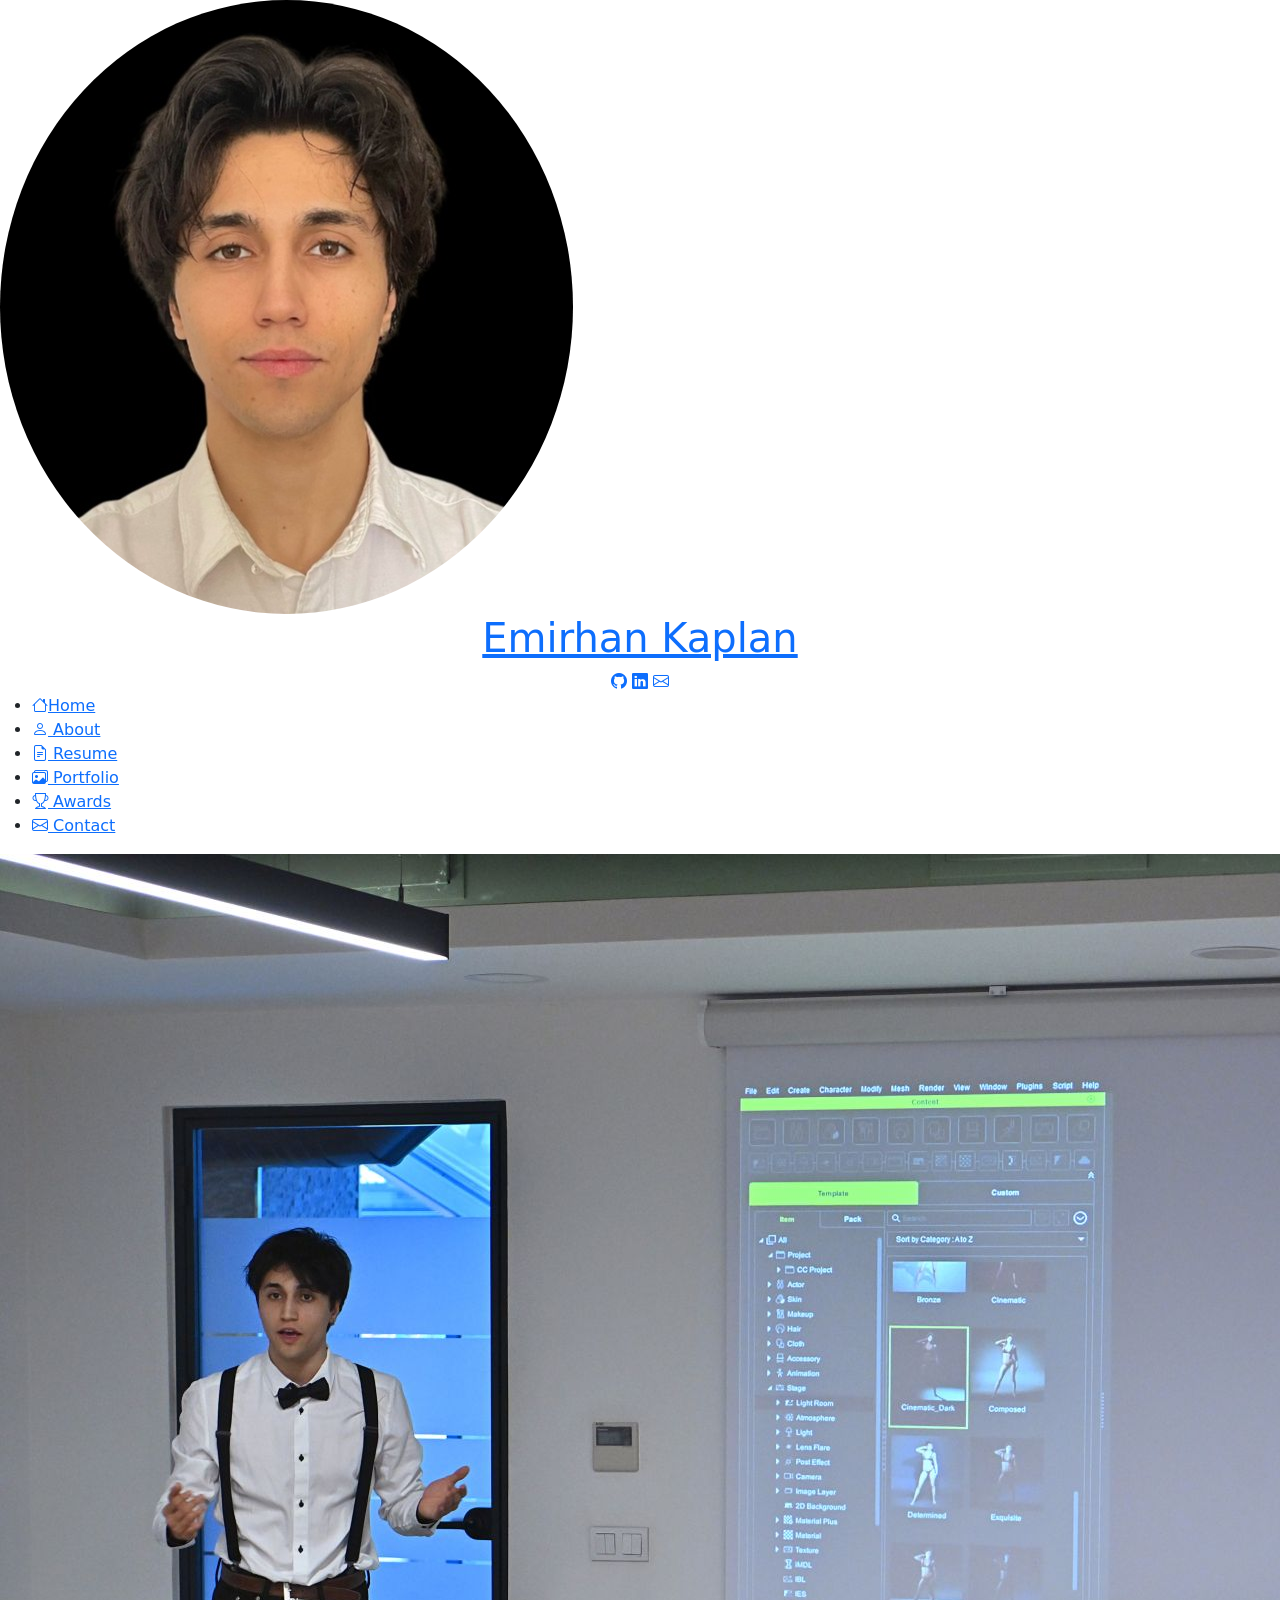
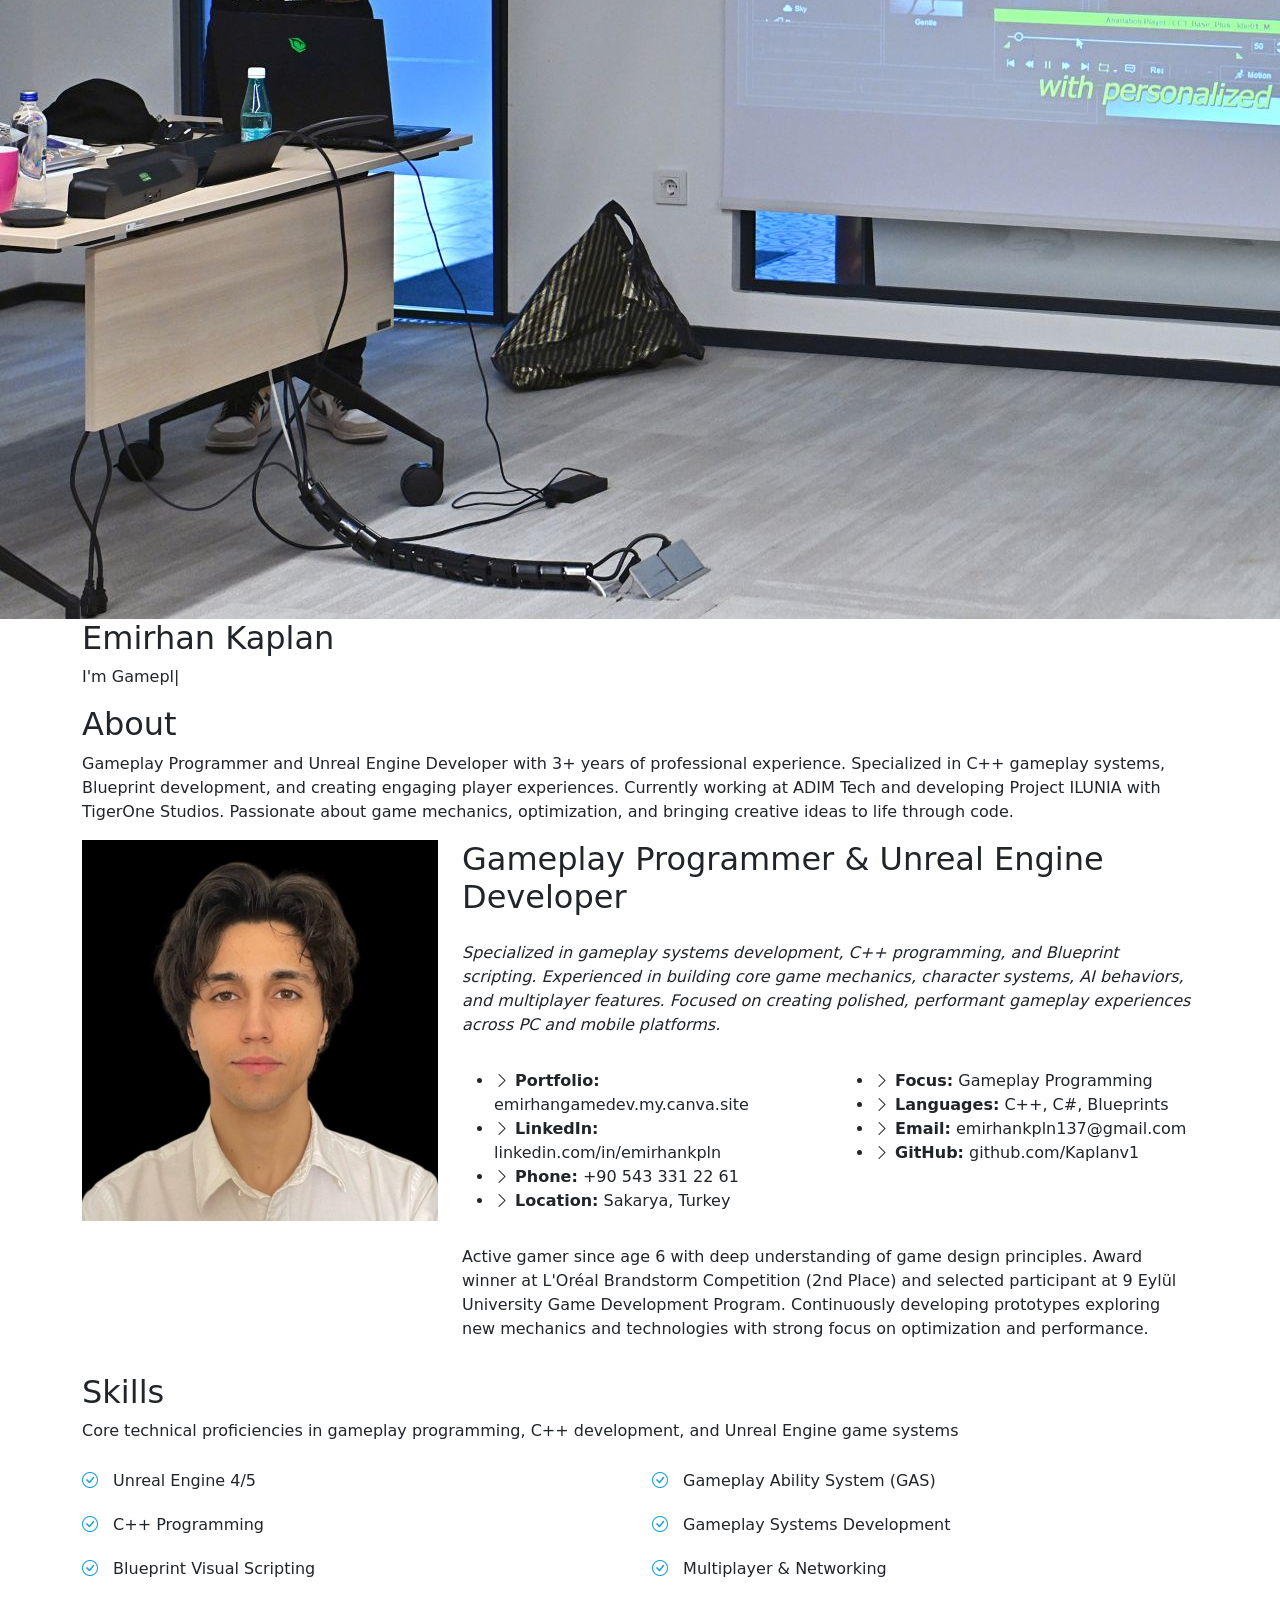
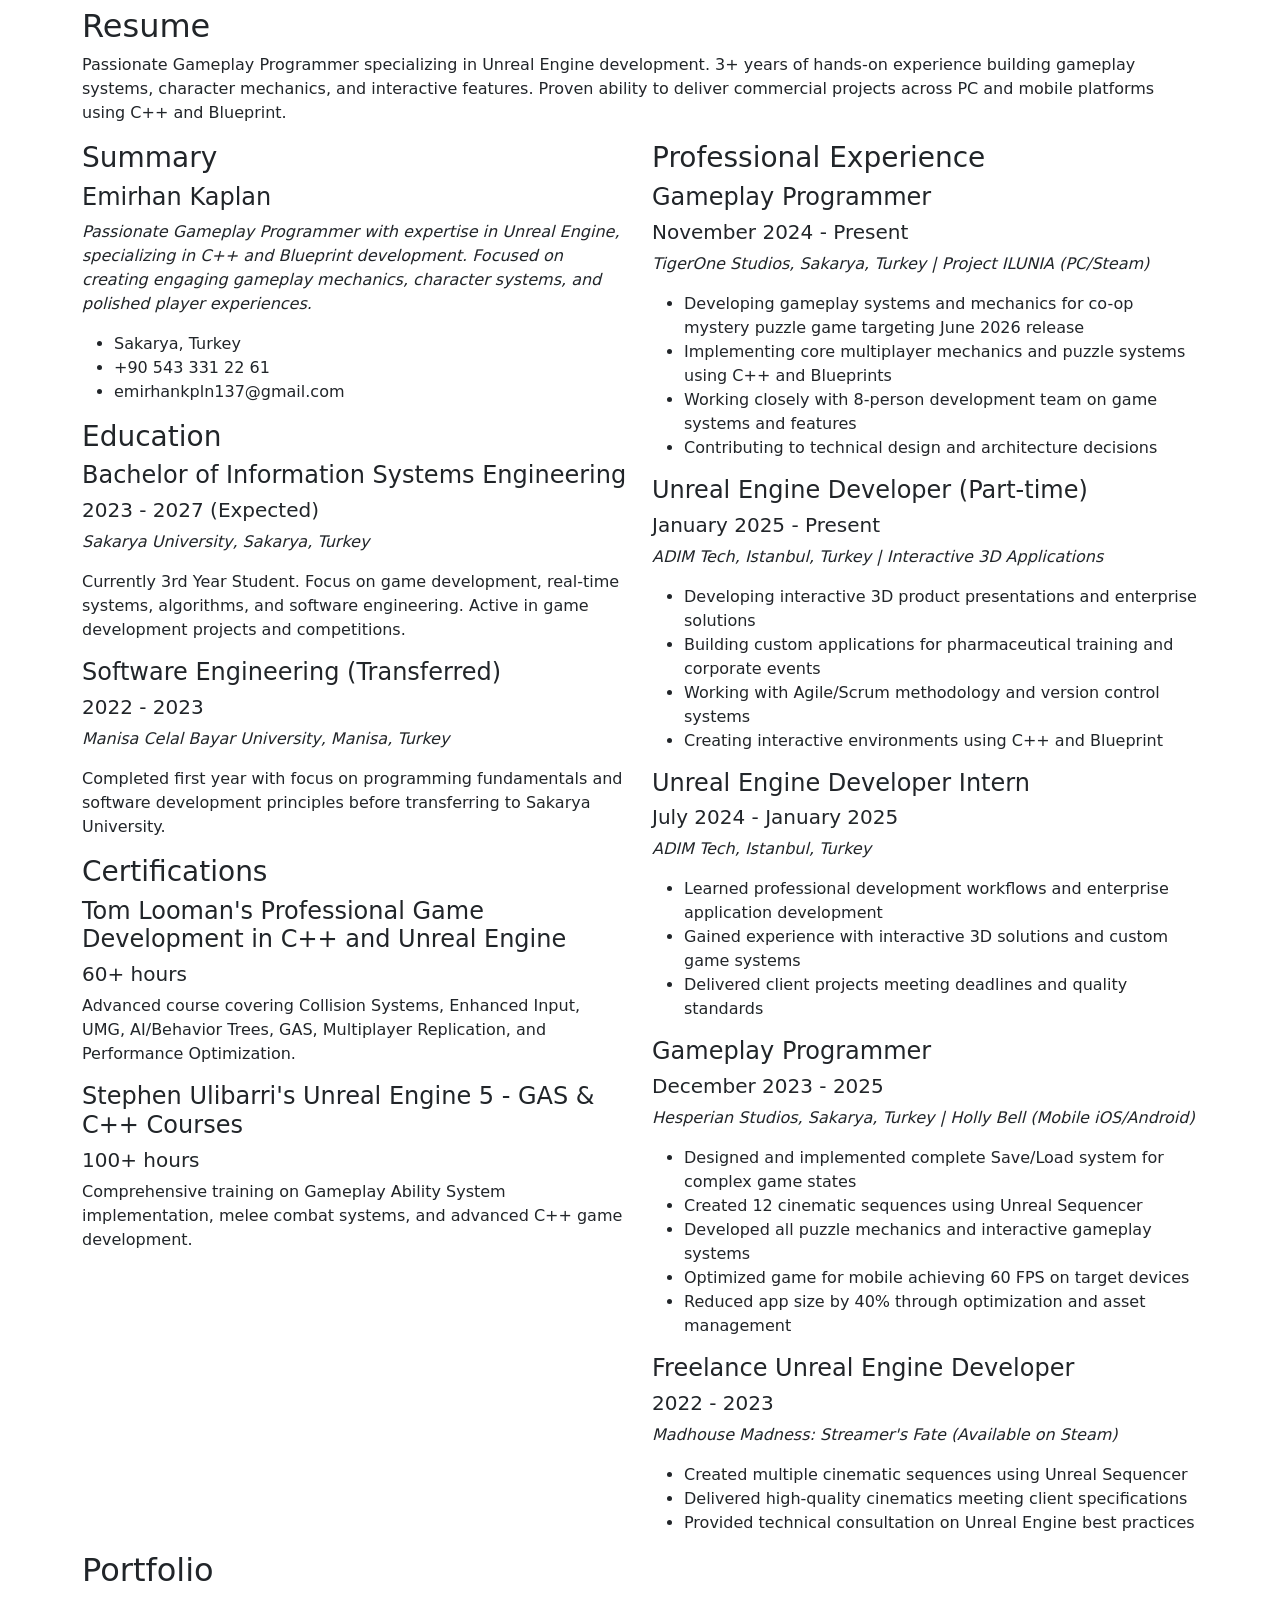
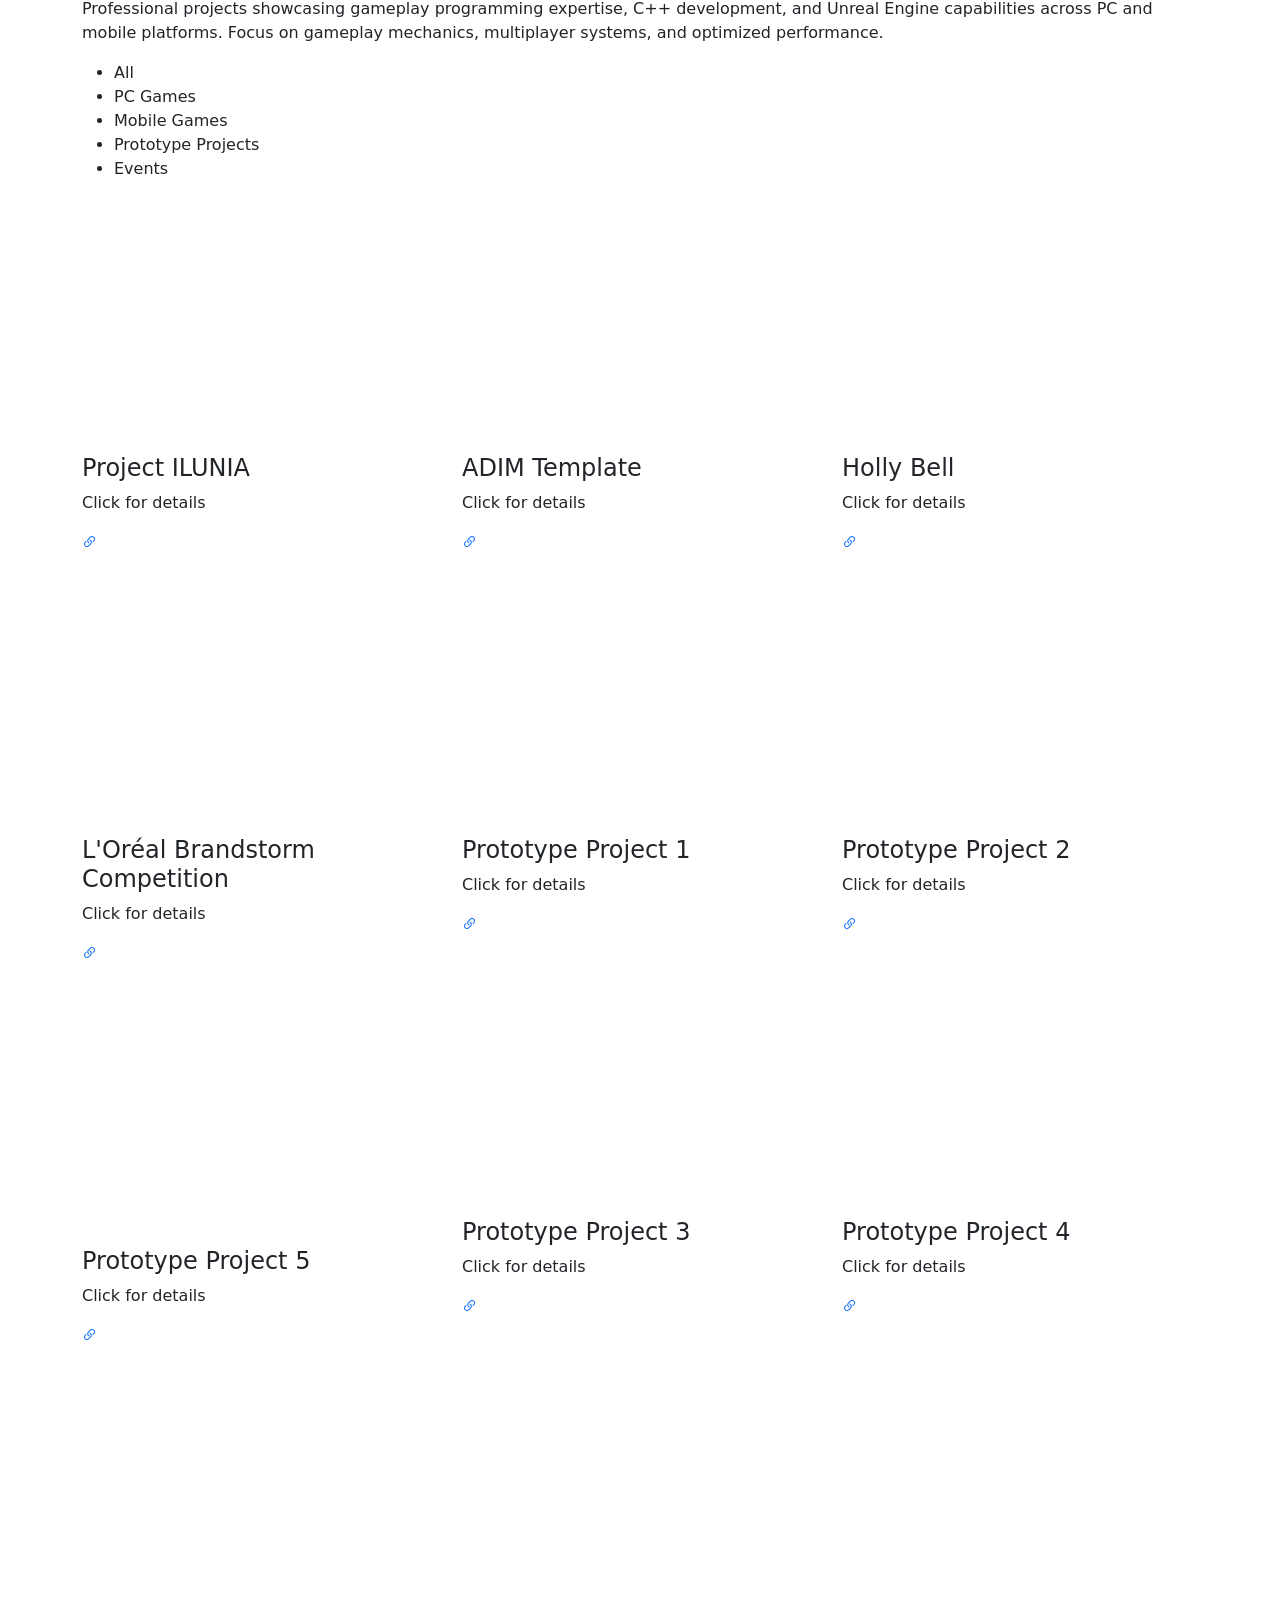
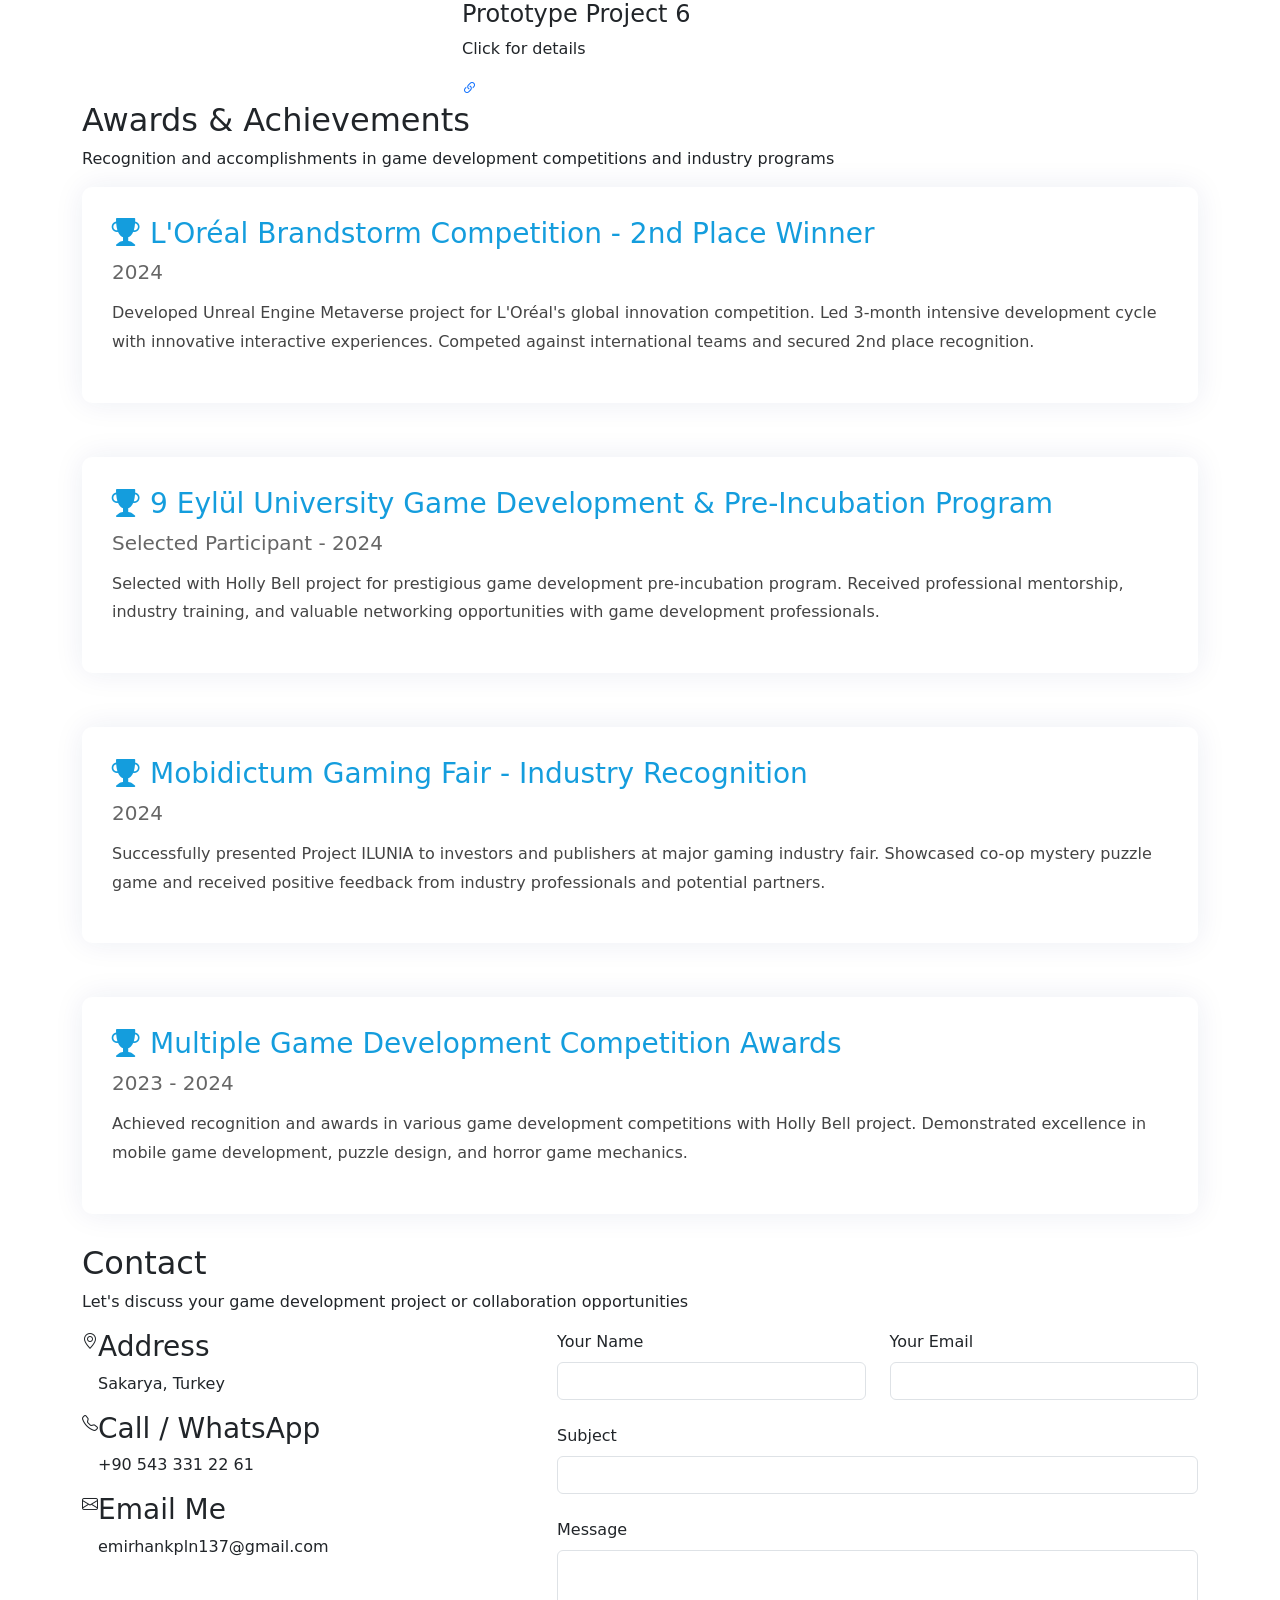
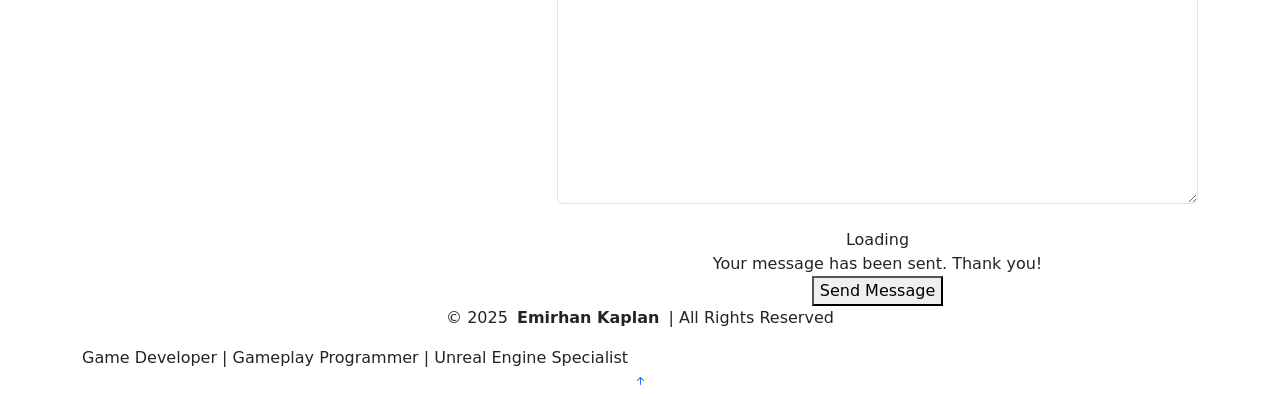
==== index.html @ 6a31f7a5 "Portfolio Loading" ====
<!DOCTYPE html>
<html lang="en">

<head>
  <meta charset="utf-8">
  <meta content="width=device-width, initial-scale=1.0" name="viewport">
  <title>Emirhan Kaplan - Game Developer Portfolio</title>
  <meta content="Emirhan Kaplan - Gameplay Programmer & Unreal Engine Developer. Specialized in C++, Blueprint, and gameplay systems development." name="description">
  <meta content="Gameplay Programmer, Unreal Engine Developer, C++, Blueprint, Game Development, Unreal Engine 5" name="keywords">

  <link href="assets/img/favicon.png" rel="icon">
  <link href="assets/img/apple-touch-icon.png" rel="apple-touch-icon">

  <link href="https://fonts.googleapis.com" rel="preconnect">
  <link href="https://fonts.gstatic.com" rel="preconnect" crossorigin>
  <link href="https://fonts.googleapis.com/css2?family=Roboto:ital,wght@0,100;0,300;0,400;0,500;0,700;0,900;1,100;1,300;1,400;1,500;1,700;1,900&family=Poppins:ital,wght@0,100;0,200;0,300;0,400;0,500;0,600;0,700;0,800;0,900;1,100;1,200;1,300;1,400;1,500;1,600;1,700;1,800;1,900&family=Raleway:ital,wght@0,100;0,200;0,300;0,400;0,500;0,600;0,700;0,800;0,900;1,100;1,200;1,300;1,400;1,500;1,600;1,700;1,800;1,900&display=swap" rel="stylesheet">

  <link href="assets/vendor/bootstrap/css/bootstrap.min.css" rel="stylesheet">
  <link href="assets/vendor/bootstrap-icons/bootstrap-icons.css" rel="stylesheet">
  <link href="assets/vendor/aos/aos.css" rel="stylesheet">
  <link href="assets/vendor/glightbox/css/glightbox.min.css" rel="stylesheet">
  <link href="assets/vendor/swiper/swiper-bundle.min.css" rel="stylesheet">

  <link href="assets/css/main.css" rel="stylesheet">

  </head>

<body class="index-page">

  <header id="header" class="header dark-background d-flex flex-column">
    <i class="header-toggle d-xl-none bi bi-list"></i>

    <div class="profile-img">
      <img src="assets/img/my-profile-img.jpg" alt="" class="img-fluid rounded-circle">
    </div>

    <a href="index.html" class="logo d-flex align-items-center justify-content-center">
      <h1 class="sitename">Emirhan Kaplan</h1>
    </a>

    <div class="social-links text-center">
      <a href="https://github.com/Kaplanv1" target="_blank" class="github"><i class="bi bi-github"></i></a>
      <a href="https://www.linkedin.com/in/emirhankpln/" target="_blank" class="linkedin"><i class="bi bi-linkedin"></i></a>
      <a href="mailto:emirhankpln137@gmail.com" class="email"><i class="bi bi-envelope"></i></a>
    </div>

    <nav id="navmenu" class="navmenu">
      <ul>
        <li><a href="#hero" class="active"><i class="bi bi-house navicon"></i>Home</a></li>
        <li><a href="#about"><i class="bi bi-person navicon"></i> About</a></li>
        <li><a href="#resume"><i class="bi bi-file-earmark-text navicon"></i> Resume</a></li>
        <li><a href="#portfolio"><i class="bi bi-images navicon"></i> Portfolio</a></li>

        <li><a href="#testimonials"><i class="bi bi-trophy navicon"></i> Awards</a></li>
        <li><a href="#contact"><i class="bi bi-envelope navicon"></i> Contact</a></li>
      </ul>
    </nav>

  </header>

  <main class="main">

    <section id="hero" class="hero section dark-background">

      <img src="assets/img/hero-bg.jpg" alt="" data-aos="fade-in" class="">

      <div class="container" data-aos="fade-up" data-aos-delay="100">
        <h2>Emirhan Kaplan</h2>
        <p>I'm <span class="typed" data-typed-items="Gameplay Programmer, Unreal Engine Developer">Gameplay Programmer</span><span class="typed-cursor typed-cursor--blink" aria-hidden="true"></span><span class="typed-cursor typed-cursor--blink" aria-hidden="true"></span></p>
      </div>

    </section><section id="about" class="about section">

      <div class="container section-title" data-aos="fade-up">
        <h2>About</h2>
        <p>Gameplay Programmer and Unreal Engine Developer with 3+ years of professional experience. Specialized in C++ gameplay systems, Blueprint development, and creating engaging player experiences. Currently working at ADIM Tech and developing Project ILUNIA with TigerOne Studios. Passionate about game mechanics, optimization, and bringing creative ideas to life through code.</p>
      </div><div class="container" data-aos="fade-up" data-aos-delay="100">

        <div class="row gy-4 justify-content-center">
          <div class="col-lg-4">
            <img src="assets/img/my-profile-img.jpg" class="img-fluid" alt="">
          </div>
          <div class="col-lg-8 content">
            <h2>Gameplay Programmer & Unreal Engine Developer</h2>
            <p class="fst-italic py-3">
              Specialized in gameplay systems development, C++ programming, and Blueprint scripting. Experienced in building core game mechanics, character systems, AI behaviors, and multiplayer features. Focused on creating polished, performant gameplay experiences across PC and mobile platforms.
            </p>
            <div class="row">
              <div class="col-lg-6">
                <ul>
                  <li><i class="bi bi-chevron-right"></i> <strong>Portfolio:</strong> <span>emirhangamedev.my.canva.site</span></li>
                  <li><i class="bi bi-chevron-right"></i> <strong>LinkedIn:</strong> <span>linkedin.com/in/emirhankpln</span></li>
                  <li><i class="bi bi-chevron-right"></i> <strong>Phone:</strong> <span>+90 543 331 22 61</span></li>
                  <li><i class="bi bi-chevron-right"></i> <strong>Location:</strong> <span>Sakarya, Turkey</span></li>
                </ul>
              </div>
              <div class="col-lg-6">
                <ul>
                  <li><i class="bi bi-chevron-right"></i> <strong>Focus:</strong> <span>Gameplay Programming</span></li>
                  <li><i class="bi bi-chevron-right"></i> <strong>Languages:</strong> <span>C++, C#, Blueprints</span></li>
                  <li><i class="bi bi-chevron-right"></i> <strong>Email:</strong> <span>emirhankpln137@gmail.com</span></li>
                  <li><i class="bi bi-chevron-right"></i> <strong>GitHub:</strong> <span>github.com/Kaplanv1</span></li>
                </ul>
              </div>
            </div>
            <p class="py-3">
              Active gamer since age 6 with deep understanding of game design principles. Award winner at L'Oréal Brandstorm Competition (2nd Place) and selected participant at 9 Eylül University Game Development Program. Continuously developing prototypes exploring new mechanics and technologies with strong focus on optimization and performance.
            </p>
          </div>
        </div>

      </div>

    </section><section id="skills" class="skills section light-background">

      <div class="container section-title" data-aos="fade-up">
        <h2>Skills</h2>
        <p>Core technical proficiencies in gameplay programming, C++ development, and Unreal Engine game systems</p>
      </div><div class="container" data-aos="fade-up" data-aos-delay="100">

        <div class="row">
          <div class="col-lg-6">
            <ul style="list-style: none; padding-left: 0;">
              <li style="padding: 10px 0; font-size: 16px;"><i class="bi bi-check-circle" style="color: #149ddd; margin-right: 10px;"></i> Unreal Engine 4/5</li>
              <li style="padding: 10px 0; font-size: 16px;"><i class="bi bi-check-circle" style="color: #149ddd; margin-right: 10px;"></i> C++ Programming</li>
              <li style="padding: 10px 0; font-size: 16px;"><i class="bi bi-check-circle" style="color: #149ddd; margin-right: 10px;"></i> Blueprint Visual Scripting</li>
            </ul>
          </div>
          <div class="col-lg-6">
            <ul style="list-style: none; padding-left: 0;">
              <li style="padding: 10px 0; font-size: 16px;"><i class="bi bi-check-circle" style="color: #149ddd; margin-right: 10px;"></i> Gameplay Ability System (GAS)</li>
              <li style="padding: 10px 0; font-size: 16px;"><i class="bi bi-check-circle" style="color: #149ddd; margin-right: 10px;"></i> Gameplay Systems Development</li>
              <li style="padding: 10px 0; font-size: 16px;"><i class="bi bi-check-circle" style="color: #149ddd; margin-right: 10px;"></i> Multiplayer & Networking</li>
            </ul>
          </div>
        </div>

      </div>

    </section><section id="resume" class="resume section">

      <div class="container section-title" data-aos="fade-up">
        <h2>Resume</h2>
        <p>Passionate Gameplay Programmer specializing in Unreal Engine development. 3+ years of hands-on experience building gameplay systems, character mechanics, and interactive features. Proven ability to deliver commercial projects across PC and mobile platforms using C++ and Blueprint.</p>
      </div><div class="container">

        <div class="row">

          <div class="col-lg-6" data-aos="fade-up" data-aos-delay="100">
            <h3 class="resume-title">Summary</h3>

            <div class="resume-item pb-0">
              <h4>Emirhan Kaplan</h4>
              <p><em>Passionate Gameplay Programmer with expertise in Unreal Engine, specializing in C++ and Blueprint development. Focused on creating engaging gameplay mechanics, character systems, and polished player experiences.</em></p>
              <ul>
                <li>Sakarya, Turkey</li>
                <li>+90 543 331 22 61</li>
                <li>emirhankpln137@gmail.com</li>
              </ul>
            </div><h3 class="resume-title">Education</h3>
            <div class="resume-item">
              <h4>Bachelor of Information Systems Engineering</h4>
              <h5>2023 - 2027 (Expected)</h5>
              <p><em>Sakarya University, Sakarya, Turkey</em></p>
              <p>Currently 3rd Year Student. Focus on game development, real-time systems, algorithms, and software engineering. Active in game development projects and competitions.</p>
            </div><div class="resume-item">
              <h4>Software Engineering (Transferred)</h4>
              <h5>2022 - 2023</h5>
              <p><em>Manisa Celal Bayar University, Manisa, Turkey</em></p>
              <p>Completed first year with focus on programming fundamentals and software development principles before transferring to Sakarya University.</p>
            </div><h3 class="resume-title">Certifications</h3>
            <div class="resume-item">
              <h4>Tom Looman's Professional Game Development in C++ and Unreal Engine</h4>
              <h5>60+ hours</h5>
              <p>Advanced course covering Collision Systems, Enhanced Input, UMG, AI/Behavior Trees, GAS, Multiplayer Replication, and Performance Optimization.</p>
            </div><div class="resume-item">
              <h4>Stephen Ulibarri's Unreal Engine 5 - GAS & C++ Courses</h4>
              <h5>100+ hours</h5>
              <p>Comprehensive training on Gameplay Ability System implementation, melee combat systems, and advanced C++ game development.</p>
            </div></div>

          <div class="col-lg-6" data-aos="fade-up" data-aos-delay="200">
            <h3 class="resume-title">Professional Experience</h3>
            <div class="resume-item">
              <h4>Gameplay Programmer</h4>
              <h5>November 2024 - Present</h5>
              <p><em>TigerOne Studios, Sakarya, Turkey | Project ILUNIA (PC/Steam)</em></p>
              <ul>
                <li>Developing gameplay systems and mechanics for co-op mystery puzzle game targeting June 2026 release</li>
                <li>Implementing core multiplayer mechanics and puzzle systems using C++ and Blueprints</li>
                <li>Working closely with 8-person development team on game systems and features</li>
                <li>Contributing to technical design and architecture decisions</li>
              </ul>
            </div><div class="resume-item">
              <h4>Unreal Engine Developer (Part-time)</h4>
              <h5>January 2025 - Present</h5>
              <p><em>ADIM Tech, Istanbul, Turkey | Interactive 3D Applications</em></p>
              <ul>
                <li>Developing interactive 3D product presentations and enterprise solutions</li>
                <li>Building custom applications for pharmaceutical training and corporate events</li>
                <li>Working with Agile/Scrum methodology and version control systems</li>
                <li>Creating interactive environments using C++ and Blueprint</li>
              </ul>
            </div><div class="resume-item">
              <h4>Unreal Engine Developer Intern</h4>
              <h5>July 2024 - January 2025</h5>
              <p><em>ADIM Tech, Istanbul, Turkey</em></p>
              <ul>
                <li>Learned professional development workflows and enterprise application development</li>
                <li>Gained experience with interactive 3D solutions and custom game systems</li>
                <li>Delivered client projects meeting deadlines and quality standards</li>
              </ul>
            </div><div class="resume-item">
              <h4>Gameplay Programmer</h4>
              <h5>December 2023 - 2025</h5>
              <p><em>Hesperian Studios, Sakarya, Turkey | Holly Bell (Mobile iOS/Android)</em></p>
              <ul>
                <li>Designed and implemented complete Save/Load system for complex game states</li>
                <li>Created 12 cinematic sequences using Unreal Sequencer</li>
                <li>Developed all puzzle mechanics and interactive gameplay systems</li>
                <li>Optimized game for mobile achieving 60 FPS on target devices</li>
                <li>Reduced app size by 40% through optimization and asset management</li>
              </ul>
            </div><div class="resume-item">
              <h4>Freelance Unreal Engine Developer</h4>
              <h5>2022 - 2023</h5>
              <p><em>Madhouse Madness: Streamer's Fate (Available on Steam)</em></p>
              <ul>
                <li>Created multiple cinematic sequences using Unreal Sequencer</li>
                <li>Delivered high-quality cinematics meeting client specifications</li>
                <li>Provided technical consultation on Unreal Engine best practices</li>
              </ul>
            </div></div>

        </div>

      </div>

    </section><section id="portfolio" class="portfolio section light-background">

      <div class="container section-title" data-aos="fade-up">
        <h2>Portfolio</h2>
        <p>Professional projects showcasing gameplay programming expertise, C++ development, and Unreal Engine capabilities across PC and mobile platforms. Focus on gameplay mechanics, multiplayer systems, and optimized performance.</p>
      </div><div class="container">

        <div class="isotope-layout" data-default-filter="*" data-layout="masonry" data-sort="original-order">

          <ul class="portfolio-filters isotope-filters" data-aos="fade-up" data-aos-delay="100">
            <li data-filter="*" class="filter-active">All</li>
            <li data-filter=".filter-pc">PC Games</li>
            <li data-filter=".filter-mobile">Mobile Games</li>
            <li data-filter=".filter-prototype">Prototype Projects</li>
            <li data-filter=".filter-events">Events</li>
          </ul><div class="row gy-4 isotope-container" data-aos="fade-up" data-aos-delay="200">

            <div class="col-lg-4 col-md-6 portfolio-item isotope-item filter-pc">
              <div class="portfolio-content h-100">
                <iframe class="img-fluid" style="width: 100%; height: 250px; border-radius: 5px;" src="https://www.youtube.com/embed/3sx00snLu2A?autoplay=1&mute=1&loop=1&playlist=3sx00snLu2A" title="YouTube video player" frameborder="0" allow="accelerometer; autoplay; clipboard-write; encrypted-media; gyroscope; picture-in-picture; web-share" referrerpolicy="strict-origin-when-cross-origin" allowfullscreen>
                </iframe>
                <div class="portfolio-info">
                  <h4>Project ILUNIA</h4>
                  <p>Click for details</p>
                  <a href="project-ilunia.html" title="More Details" class="details-link"><i class="bi bi-link-45deg"></i></a>
                </div>
              </div>
            </div><div class="col-lg-4 col-md-6 portfolio-item isotope-item filter-pc">
              <div class="portfolio-content h-100">
                <iframe class="img-fluid" style="width: 100%; height: 250px; border-radius: 5px;" src="https://www.youtube.com/embed/9agpT1baS6w?autoplay=1&mute=1&loop=1&playlist=9agpT1baS6w" title="YouTube video player" frameborder="0" allow="accelerometer; autoplay; clipboard-write; encrypted-media; gyroscope; picture-in-picture; web-share" referrerpolicy="strict-origin-when-cross-origin" allowfullscreen>
                </iframe>
                <div class="portfolio-info">
                  <h4>ADIM Template</h4>
                  <p>Click for details</p>
                  <a href="project-adim.html" title="More Details" class="details-link"><i class="bi bi-link-45deg"></i></a>
                </div>
              </div>
            </div><div class="col-lg-4 col-md-6 portfolio-item isotope-item filter-mobile">
              <div class="portfolio-content h-100">
                <iframe class="img-fluid" style="width: 100%; height: 250px; border-radius: 5px;" src="https://www.youtube.com/embed/S3wYseSo4BU?autoplay=1&mute=1&loop=1&playlist=S3wYseSo4BU" title="YouTube video player" frameborder="0" allow="accelerometer; autoplay; clipboard-write; encrypted-media; gyroscope; picture-in-picture; web-share" referrerpolicy="strict-origin-when-cross-origin" allowfullscreen>
                </iframe>
                <div class="portfolio-info">
                  <h4>Holly Bell</h4>
                  <p>Click for details</p>
                  <a href="project-hollybell.html" title="More Details" class="details-link"><i class="bi bi-link-45deg"></i></a>
                </div>
              </div>
            </div><div class="col-lg-4 col-md-6 portfolio-item isotope-item filter-events">
              <div class="portfolio-content h-100">
                <iframe class="img-fluid" style="width: 100%; height: 250px; border-radius: 5px;" src="https://www.youtube.com/embed/Ab5HMRR4nso?autoplay=1&mute=1&loop=1&playlist=Ab5HMRR4nso" title="YouTube video player" frameborder="0" allow="accelerometer; autoplay; clipboard-write; encrypted-media; gyroscope; picture-in-picture; web-share" referrerpolicy="strict-origin-when-cross-origin" allowfullscreen>
                </iframe>
                <div class="portfolio-info">
                  <h4>L'Oréal Brandstorm Competition</h4>
                  <p>Click for details</p>
                  <a href="project-loreal.html" title="More Details" class="details-link"><i class="bi bi-link-45deg"></i></a>
                </div>
              </div>
            </div><div class="col-lg-4 col-md-6 portfolio-item isotope-item filter-prototype">
              <div class="portfolio-content h-100">
                <iframe class="img-fluid" style="width: 100%; height: 250px; border-radius: 5px;" src="https://www.youtube.com/embed/irz0FT6CfyA?autoplay=1&mute=1&loop=1&playlist=irz0FT6CfyA" title="YouTube video player" frameborder="0" allow="accelerometer; autoplay; clipboard-write; encrypted-media; gyroscope; picture-in-picture; web-share" referrerpolicy="strict-origin-when-cross-origin" allowfullscreen>
                </iframe>
                <div class="portfolio-info">
                  <h4>Prototype Project 1</h4>
                  <p>Click for details</p>
                  <a href="project-prototype-1.html" title="More Details" class="details-link"><i class="bi bi-link-45deg"></i></a>
                </div>
              </div>
            </div><div class="col-lg-4 col-md-6 portfolio-item isotope-item filter-prototype">
              <div class="portfolio-content h-100">
                <iframe class="img-fluid" style="width: 100%; height: 250px; border-radius: 5px;" src="https://www.youtube.com/embed/0tYaPpIiFuA?autoplay=1&mute=1&loop=1&playlist=0tYaPpIiFuA" title="YouTube video player" frameborder="0" allow="accelerometer; autoplay; clipboard-write; encrypted-media; gyroscope; picture-in-picture; web-share" referrerpolicy="strict-origin-when-cross-origin" allowfullscreen>
                </iframe>
                <div class="portfolio-info">
                  <h4>Prototype Project 2</h4>
                  <p>Click for details</p>
                  <a href="project-prototype-2.html" title="More Details" class="details-link"><i class="bi bi-link-45deg"></i></a>
                </div>
              </div>
            </div><div class="col-lg-4 col-md-6 portfolio-item isotope-item filter-prototype">
              <div class="portfolio-content h-100">
                <iframe class="img-fluid" style="width: 100%; height: 250px; border-radius: 5px;" src="https://www.youtube.com/embed/JFN-4vr9k-Q?autoplay=1&mute=1&loop=1&playlist=JFN-4vr9k-Q" title="YouTube video player" frameborder="0" allow="accelerometer; autoplay; clipboard-write; encrypted-media; gyroscope; picture-in-picture; web-share" referrerpolicy="strict-origin-when-cross-origin" allowfullscreen>
                </iframe>
                <div class="portfolio-info">
                  <h4>Prototype Project 3</h4>
                  <p>Click for details</p>
                  <a href="project-prototype-3.html" title="More Details" class="details-link"><i class="bi bi-link-45deg"></i></a>
                </div>
              </div>
            </div><div class="col-lg-4 col-md-6 portfolio-item isotope-item filter-prototype">
              <div class="portfolio-content h-100">
                <iframe class="img-fluid" style="width: 100%; height: 250px; border-radius: 5px;" src="https://www.youtube.com/embed/eBG2Y5BoEfI?autoplay=1&mute=1&loop=1&playlist=eBG2Y5BoEfI" title="YouTube video player" frameborder="0" allow="accelerometer; autoplay; clipboard-write; encrypted-media; gyroscope; picture-in-picture; web-share" referrerpolicy="strict-origin-when-cross-origin" allowfullscreen>
                </iframe>
                <div class="portfolio-info">
                  <h4>Prototype Project 4</h4>
                  <p>Click for details</p>
                  <a href="project-prototype-4.html" title="More Details" class="details-link"><i class="bi bi-link-45deg"></i></a>
                </div>
              </div>
            </div><div class="col-lg-4 col-md-6 portfolio-item isotope-item filter-prototype">
              <div class="portfolio-content h-100">
                <iframe class="img-fluid" style="width: 100%; height: 250px; border-radius: 5px;" src="https://www.youtube.com/embed/ESzmMUERppo?autoplay=1&mute=1&loop=1&playlist=ESzmMUERppo" title="YouTube video player" frameborder="0" allow="accelerometer; autoplay; clipboard-write; encrypted-media; gyroscope; picture-in-picture; web-share" referrerpolicy="strict-origin-when-cross-origin" allowfullscreen>
                </iframe>
                <div class="portfolio-info">
                  <h4>Prototype Project 5</h4>
                  <p>Click for details</p>
                  <a href="project-prototype-5.html" title="More Details" class="details-link"><i class="bi bi-link-45deg"></i></a>
                </div>
              </div>
            </div><div class="col-lg-4 col-md-6 portfolio-item isotope-item filter-prototype">
              <div class="portfolio-content h-100">
                <iframe class="img-fluid" style="width: 100%; height: 250px; border-radius: 5px;" src="https://www.youtube.com/embed/ePYhBY4J570?autoplay=1&mute=1&loop=1&playlist=ePYhBY4J570" title="YouTube video player" frameborder="0" allow="accelerometer; autoplay; clipboard-write; encrypted-media; gyroscope; picture-in-picture; web-share" referrerpolicy="strict-origin-when-cross-origin" allowfullscreen>
                </iframe>
                <div class="portfolio-info">
                  <h4>Prototype Project 6</h4>
                  <p>Click for details</p>
                  <a href="project-prototype-6.html" title="More Details" class="details-link"><i class="bi bi-link-45deg"></i></a>
                </div>
              </div>
            </div></div></div>

      </div>

    </section><section id="testimonials" class="testimonials section light-background">

      <div class="container section-title" data-aos="fade-up">
        <h2>Awards & Achievements</h2>
        <p>Recognition and accomplishments in game development competitions and industry programs</p>
      </div><div class="container" data-aos="fade-up" data-aos-delay="100">

        <div class="row gy-4">

          <div class="col-lg-12" data-aos="fade-up" data-aos-delay="100">
            <div class="award-item" style="padding: 30px; background: #fff; border-radius: 10px; box-shadow: 0px 0 30px rgba(1, 41, 112, 0.08); margin-bottom: 30px;">
              <h3 style="color: #149ddd; margin-bottom: 10px;"><i class="bi bi-trophy-fill" style="margin-right: 10px;"></i>L'Oréal Brandstorm Competition - 2nd Place Winner</h3>
              <h5 style="color: #666; margin-bottom: 15px; font-weight: 500;">2024</h5>
              <p style="color: #444; line-height: 1.8;">Developed Unreal Engine Metaverse project for L'Oréal's global innovation competition. Led 3-month intensive development cycle with innovative interactive experiences. Competed against international teams and secured 2nd place recognition.</p>
            </div>
          </div>

          <div class="col-lg-12" data-aos="fade-up" data-aos-delay="200">
            <div class="award-item" style="padding: 30px; background: #fff; border-radius: 10px; box-shadow: 0px 0 30px rgba(1, 41, 112, 0.08); margin-bottom: 30px;">
              <h3 style="color: #149ddd; margin-bottom: 10px;"><i class="bi bi-trophy-fill" style="margin-right: 10px;"></i>9 Eylül University Game Development & Pre-Incubation Program</h3>
              <h5 style="color: #666; margin-bottom: 15px; font-weight: 500;">Selected Participant - 2024</h5>
              <p style="color: #444; line-height: 1.8;">Selected with Holly Bell project for prestigious game development pre-incubation program. Received professional mentorship, industry training, and valuable networking opportunities with game development professionals.</p>
            </div>
          </div>

          <div class="col-lg-12" data-aos="fade-up" data-aos-delay="300">
            <div class="award-item" style="padding: 30px; background: #fff; border-radius: 10px; box-shadow: 0px 0 30px rgba(1, 41, 112, 0.08); margin-bottom: 30px;">
              <h3 style="color: #149ddd; margin-bottom: 10px;"><i class="bi bi-trophy-fill" style="margin-right: 10px;"></i>Mobidictum Gaming Fair - Industry Recognition</h3>
              <h5 style="color: #666; margin-bottom: 15px; font-weight: 500;">2024</h5>
              <p style="color: #444; line-height: 1.8;">Successfully presented Project ILUNIA to investors and publishers at major gaming industry fair. Showcased co-op mystery puzzle game and received positive feedback from industry professionals and potential partners.</p>
            </div>
          </div>

          <div class="col-lg-12" data-aos="fade-up" data-aos-delay="400">
            <div class="award-item" style="padding: 30px; background: #fff; border-radius: 10px; box-shadow: 0px 0 30px rgba(1, 41, 112, 0.08); margin-bottom: 30px;">
              <h3 style="color: #149ddd; margin-bottom: 10px;"><i class="bi bi-trophy-fill" style="margin-right: 10px;"></i>Multiple Game Development Competition Awards</h3>
              <h5 style="color: #666; margin-bottom: 15px; font-weight: 500;">2023 - 2024</h5>
              <p style="color: #444; line-height: 1.8;">Achieved recognition and awards in various game development competitions with Holly Bell project. Demonstrated excellence in mobile game development, puzzle design, and horror game mechanics.</p>
            </div>
          </div>

        </div>

      </div>

    </section><section id="contact" class="contact section">

      <div class="container section-title" data-aos="fade-up">
        <h2>Contact</h2>
        <p>Let's discuss your game development project or collaboration opportunities</p>
      </div><div class="container" data-aos="fade-up" data-aos-delay="100">

        <div class="row gy-4">

          <div class="col-lg-5">

            <div class="info-wrap">
              <div class="info-item d-flex" data-aos="fade-up" data-aos-delay="200">
                <i class="bi bi-geo-alt flex-shrink-0"></i>
                <div>
                  <h3>Address</h3>
                  <p>Sakarya, Turkey</p>
                </div>
              </div><div class="info-item d-flex" data-aos="fade-up" data-aos-delay="300">
                <i class="bi bi-telephone flex-shrink-0"></i>
                <div>
                  <h3>Call / WhatsApp</h3>
                  <p>+90 543 331 22 61</p>
                </div>
              </div><div class="info-item d-flex" data-aos="fade-up" data-aos-delay="400">
                <i class="bi bi-envelope flex-shrink-0"></i>
                <div>
                  <h3>Email Me</h3>
                  <p>emirhankpln137@gmail.com</p>
                </div>
              </div><iframe src="https://www.google.com/maps/embed?pb=!1m14!1m8!1m3!1d48389.78314118045!2d-74.006138!3d40.710059!3m2!1i1024!2i768!4f13.1!3m3!1m2!1s0x89c25a22a3bda30d%3A0xb89d1fe6bc499443!2sDowntown%20Conference%20Center!5e0!3m2!1sen!2sus!4v1676961268712!5m2!1sen!2sus" frameborder="0" style="border:0; width: 100%; height: 270px;" allowfullscreen="" loading="lazy" referrerpolicy="no-referrer-when-downgrade"></iframe>
            </div>
          </div>

          <div class="col-lg-7">
            <form action="forms/contact.php" method="post" class="php-email-form" data-aos="fade-up" data-aos-delay="200">
              <div class="row gy-4">

                <div class="col-md-6">
                  <label for="name-field" class="pb-2">Your Name</label>
                  <input type="text" name="name" id="name-field" class="form-control" required="">
                </div>

                <div class="col-md-6">
                  <label for="email-field" class="pb-2">Your Email</label>
                  <input type="email" class="form-control" name="email" id="email-field" required="">
                </div>

                <div class="col-md-12">
                  <label for="subject-field" class="pb-2">Subject</label>
                  <input type="text" class="form-control" name="subject" id="subject-field" required="">
                </div>

                <div class="col-md-12">
                  <label for="message-field" class="pb-2">Message</label>
                  <textarea class="form-control" name="message" rows="10" id="message-field" required=""></textarea>
                </div>

                <div class="col-md-12 text-center">
                  <div class="loading">Loading</div>
                  <div class="error-message"></div>
                  <div class="sent-message">Your message has been sent. Thank you!</div>

                  <button type="submit">Send Message</button>
                </div>

              </div>
            </form>
          </div></div>

      </div>

    </section></main>

  <footer id="footer" class="footer position-relative light-background">

    <div class="container">
      <div class="copyright text-center ">
        <p>© 2025 <strong class="px-1 sitename">Emirhan Kaplan</strong> | All Rights Reserved</p>
      </div>
      <div class="credits">
        Game Developer | Gameplay Programmer | Unreal Engine Specialist
      </div>
    </div>

  </footer>

  <a href="#" id="scroll-top" class="scroll-top d-flex align-items-center justify-content-center"><i class="bi bi-arrow-up-short"></i></a>

  <div id="preloader"></div>

  <script src="assets/vendor/bootstrap/js/bootstrap.bundle.min.js"></script>
  <script src="assets/vendor/php-email-form/validate.js"></script>
  <script src="assets/vendor/aos/aos.js"></script>
  <script src="assets/vendor/typed.js/typed.umd.js"></script>
  <script src="assets/vendor/purecounter/purecounter_vanilla.js"></script>
  <script src="assets/vendor/waypoints/noframework.waypoints.js"></script>
  <script src="assets/vendor/glightbox/js/glightbox.min.js"></script>
  <script src="assets/vendor/imagesloaded/imagesloaded.pkgd.min.js"></script>
  <script src="assets/vendor/isotope-layout/isotope.pkgd.min.js"></script>
  <script src="assets/vendor/swiper/swiper-bundle.min.js"></script>

  <script src="assets/js/main.js"></script>

</body>

</html>
---- assets/css/main.css ----
/**
* Template Name: iPortfolio
* Template URL: https://bootstrapmade.com/iportfolio-bootstrap-portfolio-websites-template/
* Updated: Jun 29 2024 with Bootstrap v5.3.3
* Author: BootstrapMade.com
* License: https://bootstrapmade.com/license/
*/

/*--------------------------------------------------------------
# Font & Color Variables
# Help: https://bootstrapmade.com/color-system/
--------------------------------------------------------------*/
/* Fonts */
:root {
  --default-font: "Roboto",  system-ui, -apple-system, "Segoe UI", Roboto, "Helvetica Neue", Arial, "Noto Sans", "Liberation Sans", sans-serif, "Apple Color Emoji", "Segoe UI Emoji", "Segoe UI Symbol", "Noto Color Emoji";
  --heading-font: "Raleway",  sans-serif;
  --nav-font: "Poppins",  sans-serif;
}

/* Global Colors - The following color variables are used throughout the website. Updating them here will change the color scheme of the entire website */
:root { 
  --background-color: #ffffff; /* Background color for the entire website, including individual sections */
  --default-color: #272829; /* Default color used for the majority of the text content across the entire website */
  --heading-color: #050d18; /* Color for headings, subheadings and title throughout the website */
  --accent-color: #149ddd; /* Accent color that represents your brand on the website. It's used for buttons, links, and other elements that need to stand out */
  --surface-color: #ffffff; /* The surface color is used as a background of boxed elements within sections, such as cards, icon boxes, or other elements that require a visual separation from the global background. */
  --contrast-color: #ffffff; /* Contrast color for text, ensuring readability against backgrounds of accent, heading, or default colors. */
}

/* Nav Menu Colors - The following color variables are used specifically for the navigation menu. They are separate from the global colors to allow for more customization options */
:root {
  --nav-color: #a8a9b4;  /* The default color of the main navmenu links */
  --nav-hover-color: #ffffff; /* Applied to main navmenu links when they are hovered over or active */
  --nav-mobile-background-color: #040b14; /* Used as the background color for mobile navigation menu */
  --nav-dropdown-background-color: #040b14; /* Used as the background color for dropdown items that appear when hovering over primary navigation items */
  --nav-dropdown-color: #a8a9b4; /* Used for navigation links of the dropdown items in the navigation menu. */
  --nav-dropdown-hover-color: #ffffff; /* Similar to --nav-hover-color, this color is applied to dropdown navigation links when they are hovered over. */
}

/* Color Presets - These classes override global colors when applied to any section or element, providing reuse of the sam color scheme. */

.light-background {
  --background-color: #f4fafd;
  --surface-color: #ffffff;
}

.dark-background {
  --background-color: #040b14;
  --default-color: #ffffff;
  --heading-color: #ffffff;
  --surface-color: #151f2b;
  --contrast-color: #ffffff;
}

/* Smooth scroll */
:root {
  scroll-behavior: smooth;
}

/*--------------------------------------------------------------
# General Styling & Shared Classes
--------------------------------------------------------------*/
body {
  color: var(--default-color);
  background-color: var(--background-color);
  font-family: var(--default-font);
}

a {
  color: var(--accent-color);
  text-decoration: none;
  transition: 0.3s;
}

a:hover {
  color: color-mix(in srgb, var(--accent-color), transparent 25%);
  text-decoration: none;
}

h1,
h2,
h3,
h4,
h5,
h6 {
  color: var(--heading-color);
  font-family: var(--heading-font);
}

/* PHP Email Form Messages
------------------------------*/
.php-email-form .error-message {
  display: none;
  background: #df1529;
  color: #ffffff;
  text-align: left;
  padding: 15px;
  margin-bottom: 24px;
  font-weight: 600;
}

.php-email-form .sent-message {
  display: none;
  color: #ffffff;
  background: #059652;
  text-align: center;
  padding: 15px;
  margin-bottom: 24px;
  font-weight: 600;
}

.php-email-form .loading {
  display: none;
  background: var(--surface-color);
  text-align: center;
  padding: 15px;
  margin-bottom: 24px;
}

.php-email-form .loading:before {
  content: "";
  display: inline-block;
  border-radius: 50%;
  width: 24px;
  height: 24px;
  margin: 0 10px -6px 0;
  border: 3px solid var(--accent-color);
  border-top-color: var(--surface-color);
  animation: php-email-form-loading 1s linear infinite;
}

@keyframes php-email-form-loading {
  0% {
    transform: rotate(0deg);
  }

  100% {
    transform: rotate(360deg);
  }
}

/*--------------------------------------------------------------
# Global Header
--------------------------------------------------------------*/
.header {
  color: var(--default-color);
  background-color: var(--background-color);
  position: fixed;
  top: 0;
  left: 0;
  bottom: 0;
  padding: 0 15px;
  width: 300px;
  transition: all ease-in-out 0.3s;
  overflow-y: auto;
  z-index: 997;
  border-right: 1px solid color-mix(in srgb, var(--default-color), transparent 90%);
}

.header .profile-img img {
  margin: 15px auto;
  display: block;
  width: 120px;
  border: 8px solid color-mix(in srgb, var(--default-color), transparent 85%);
}

.header .logo {
  line-height: 1;
  margin-bottom: 15px;
}

.header .logo img {
  max-height: 32px;
  margin-right: 8px;
}

.header .logo h1 {
  font-size: 24px;
  margin: 0;
  font-weight: 700;
  color: var(--heading-color);
}

.header .social-links {
  margin: 0 0 20px 0;
}

.header .social-links a {
  font-size: 16px;
  display: inline-flex;
  align-items: center;
  justify-content: center;
  background: color-mix(in srgb, var(--default-color), transparent 90%);
  color: var(--default-color);
  margin: 0 2px;
  border-radius: 50%;
  text-align: center;
  width: 40px;
  height: 40px;
  transition: 0.3s;
}

.header .social-links a:hover {
  color: var(--contrast-color);
  background: var(--accent-color);
}

@media (min-width: 1200px) {

  .header~main,
  .header~#footer {
    margin-left: 300px;
  }
}

@media (max-width: 1199px) {
  .header {
    left: -100%;
  }
}

.header.header-show {
  left: 0;
}

.header .header-toggle {
  color: var(--contrast-color);
  background-color: var(--accent-color);
  font-size: 22px;
  display: flex;
  align-items: center;
  justify-content: center;
  width: 40px;
  height: 40px;
  border-radius: 50%;
  cursor: pointer;
  position: fixed;
  top: 15px;
  right: 15px;
  z-index: 9999;
  transition: background-color 0.3s;
}

.header .header-toggle:hover {
  color: var(--contrast-color);
  background-color: color-mix(in srgb, var(--accent-color) 90%, white 15%);
}

/*--------------------------------------------------------------
# Navigation Menu
--------------------------------------------------------------*/
.mobile-nav-toggle {
  display: none;
}

.navmenu {
  padding: 0;
  z-index: 9997;
}

.navmenu ul {
  list-style: none;
  padding: 0 0 20px 0;
  margin: 0;
}

.navmenu a,
.navmenu a:focus {
  color: var(--nav-color);
  padding: 15px 10px;
  font-family: var(--nav-font);
  font-size: 16px;
  font-weight: 400;
  display: flex;
  align-items: center;
  white-space: nowrap;
  transition: 0.3s;
  width: 100%;
}

.navmenu a .navicon,
.navmenu a:focus .navicon {
  font-size: 20px;
  margin-right: 10px;
}

.navmenu a .toggle-dropdown,
.navmenu a:focus .toggle-dropdown {
  font-size: 12px;
  line-height: 0;
  margin-left: auto;
  width: 30px;
  height: 30px;
  display: flex;
  align-items: center;
  justify-content: center;
  border-radius: 50%;
  transition: 0.3s;
  flex-shrink: 0;
  background-color: color-mix(in srgb, var(--accent-color), transparent 90%);
}

.navmenu a .toggle-dropdown:hover,
.navmenu a:focus .toggle-dropdown:hover {
  background-color: var(--accent-color);
  color: var(--contrast-color);
}

.navmenu a:hover,
.navmenu .active,
.navmenu .active:focus {
  color: var(--nav-hover-color);
}

.navmenu a:hover .navicon,
.navmenu .active .navicon,
.navmenu .active:focus .navicon {
  color: var(--accent-color);
}

.navmenu .active .toggle-dropdown,
.navmenu .active:focus .toggle-dropdown {
  background-color: var(--accent-color);
  color: var(--contrast-color);
  transform: rotate(180deg);
}

.navmenu .dropdown {
  display: block;
}

.navmenu .dropdown a,
.navmenu .dropdown a:focus {
  color: --nav-dropdown-color;
}

.navmenu .dropdown a:hover,
.navmenu .dropdown .active,
.navmenu .dropdown .active:focus {
  color: var(--nav-dropdown-hover-color);
}

.navmenu .dropdown ul {
  position: static;
  display: none;
  z-index: 99;
  padding: 5px 10px;
  margin: 5px 10px;
  background-color: var(--nav-dropdown-background-color);
  border: 1px solid color-mix(in srgb, var(--default-color), transparent 90%);
  box-shadow: none;
  transition: all 0.5s ease-in-out;
}

.navmenu .dropdown ul ul {
  background-color: rgba(33, 37, 41, 0.1);
}

.navmenu .dropdown>.dropdown-active {
  display: block;
  background-color: rgba(33, 37, 41, 0.03);
}

/*--------------------------------------------------------------
# Global Footer
--------------------------------------------------------------*/
.footer {
  color: var(--default-color);
  background-color: var(--background-color);
  font-size: 14px;
  padding: 40px 0;
  position: relative;
  border-top: 1px solid color-mix(in srgb, var(--default-color), transparent 90%);
}

.footer .copyright p {
  margin-bottom: 0;
}

.footer .credits {
  margin-top: 4px;
  font-size: 13px;
  text-align: center;
}

/*--------------------------------------------------------------
# Preloader
--------------------------------------------------------------*/
#preloader {
  position: fixed;
  inset: 0;
  z-index: 999999;
  overflow: hidden;
  background: var(--background-color);
  transition: all 0.6s ease-out;
}

#preloader:before {
  content: "";
  position: fixed;
  top: calc(50% - 30px);
  left: calc(50% - 30px);
  border: 6px solid #ffffff;
  border-color: var(--accent-color) transparent var(--accent-color) transparent;
  border-radius: 50%;
  width: 60px;
  height: 60px;
  animation: animate-preloader 1.5s linear infinite;
}

@keyframes animate-preloader {
  0% {
    transform: rotate(0deg);
  }

  100% {
    transform: rotate(360deg);
  }
}

/*--------------------------------------------------------------
# Scroll Top Button
--------------------------------------------------------------*/
.scroll-top {
  position: fixed;
  visibility: hidden;
  opacity: 0;
  right: 15px;
  bottom: -15px;
  z-index: 99999;
  background-color: var(--accent-color);
  width: 44px;
  height: 44px;
  border-radius: 50px;
  transition: all 0.4s;
}

.scroll-top i {
  font-size: 24px;
  color: var(--contrast-color);
  line-height: 0;
}

.scroll-top:hover {
  background-color: color-mix(in srgb, var(--accent-color), transparent 20%);
  color: var(--contrast-color);
}

.scroll-top.active {
  visibility: visible;
  opacity: 1;
  bottom: 15px;
}

/*--------------------------------------------------------------
# Disable aos animation delay on mobile devices
--------------------------------------------------------------*/
@media screen and (max-width: 768px) {
  [data-aos-delay] {
    transition-delay: 0 !important;
  }
}

/*--------------------------------------------------------------
# Global Page Titles & Breadcrumbs
--------------------------------------------------------------*/
.page-title {
  color: var(--default-color);
  background-color: var(--background-color);
  padding: 25px 0;
  position: relative;
}

.page-title h1 {
  font-size: 24px;
  font-weight: 700;
}

.page-title .breadcrumbs ol {
  display: flex;
  flex-wrap: wrap;
  list-style: none;
  padding: 0;
  margin: 0;
  font-size: 14px;
  font-weight: 400;
}

.page-title .breadcrumbs ol li+li {
  padding-left: 10px;
}

.page-title .breadcrumbs ol li+li::before {
  content: "/";
  display: inline-block;
  padding-right: 10px;
  color: color-mix(in srgb, var(--default-color), transparent 70%);
}

/*--------------------------------------------------------------
# Global Sections
--------------------------------------------------------------*/
section,
.section {
  color: var(--default-color);
  background-color: var(--background-color);
  padding: 60px 0;
  overflow: clip;
}

/*--------------------------------------------------------------
# Global Section Titles
--------------------------------------------------------------*/
.section-title {
  padding-bottom: 60px;
  position: relative;
}

.section-title h2 {
  font-size: 32px;
  font-weight: 700;
  margin-bottom: 20px;
  padding-bottom: 20px;
  position: relative;
}

.section-title h2:after {
  content: "";
  position: absolute;
  display: block;
  width: 50px;
  height: 3px;
  background: var(--accent-color);
  left: 0;
  bottom: 0;
}

.section-title p {
  margin-bottom: 0;
}

/*--------------------------------------------------------------
# Hero Section
--------------------------------------------------------------*/
.hero {
  width: 100%;
  min-height: 100vh;
  position: relative;
  padding: 80px 0;
  display: flex;
  align-items: center;
  justify-content: center;
}

.hero img {
  position: absolute;
  inset: 0;
  display: block;
  width: 100%;
  height: 100%;
  object-fit: cover;
  z-index: 1;
}

.hero:before {
  content: "";
  background: color-mix(in srgb, var(--background-color), transparent 70%);
  position: absolute;
  inset: 0;
  z-index: 2;
}

.hero .container {
  position: relative;
  z-index: 3;
}

.hero h2 {
  margin: 0;
  font-size: 64px;
  font-weight: 700;
}

.hero p {
  margin: 5px 0 0 0;
  font-size: 26px;
}

.hero p span {
  letter-spacing: 1px;
  border-bottom: 2px solid var(--accent-color);
}

.hero .social-links {
  margin-top: 25px;
}

.hero .social-links a {
  font-size: 24px;
  display: inline-block;
  color: color-mix(in srgb, var(--default-color), transparent 50%);
  line-height: 1;
  margin-right: 20px;
  transition: 0.3s;
}

.hero .social-links a:hover {
  color: var(--accent-color);
}

@media (max-width: 768px) {
  .hero h2 {
    font-size: 32px;
  }

  .hero p {
    font-size: 20px;
  }
}

/*--------------------------------------------------------------
# About Section
--------------------------------------------------------------*/
.about .content h2 {
  font-weight: 700;
  font-size: 24px;
}

.about .content ul {
  list-style: none;
  padding: 0;
}

.about .content ul li {
  margin-bottom: 20px;
  display: flex;
  align-items: center;
}

.about .content ul strong {
  margin-right: 10px;
}

.about .content ul i {
  font-size: 16px;
  margin-right: 5px;
  color: var(--accent-color);
  line-height: 0;
}

/*--------------------------------------------------------------
# Stats Section
--------------------------------------------------------------*/
.stats .stats-item {
  padding: 30px;
  width: 100%;
}

.stats .stats-item i {
  color: var(--accent-color);
  display: block;
  font-size: 44px;
  float: left;
  line-height: 0;
}

.stats .stats-item .purecounter {
  color: var(--heading-color);
  font-size: 48px;
  line-height: 40px;
  display: block;
  font-weight: 700;
  margin-left: 60px;
}

.stats .stats-item p {
  color: color-mix(in srgb, var(--default-color), transparent 40%);
  padding: 15px 0 0 0;
  margin: 0 0 0 60px;
  font-family: var(--heading-font);
  font-size: 14px;
}

/*--------------------------------------------------------------
# Skills Section
--------------------------------------------------------------*/
.skills .progress {
  height: 60px;
  display: block;
  background: none;
  border-radius: 0;
}

.skills .progress .skill {
  color: var(--heading-color);
  padding: 0;
  margin: 0 0 6px 0;
  text-transform: uppercase;
  display: block;
  font-weight: 600;
  font-family: var(--heading-font);
}

.skills .progress .skill .val {
  float: right;
  font-style: normal;
}

.skills .progress-bar-wrap {
  background: color-mix(in srgb, var(--default-color), transparent 90%);
  height: 10px;
}

.skills .progress-bar {
  width: 1px;
  height: 10px;
  transition: 0.9s;
  background-color: var(--accent-color);
}

/*--------------------------------------------------------------
# Resume Section
--------------------------------------------------------------*/
.resume .resume-title {
  color: var(--heading-color);
  font-size: 26px;
  font-weight: 700;
  margin-top: 20px;
  margin-bottom: 20px;
}

.resume .resume-item {
  padding: 0 0 20px 20px;
  margin-top: -2px;
  border-left: 2px solid var(--accent-color);
  position: relative;
}

.resume .resume-item h4 {
  line-height: 18px;
  font-size: 18px;
  font-weight: 600;
  text-transform: uppercase;
  color: color-mix(in srgb, var(--default-color), transparent 20%);
  margin-bottom: 10px;
}

.resume .resume-item h5 {
  font-size: 16px;
  padding: 5px 15px;
  display: inline-block;
  font-weight: 600;
  margin-bottom: 10px;
}

.resume .resume-item ul {
  padding-left: 20px;
}

.resume .resume-item ul li {
  padding-bottom: 10px;
}

.resume .resume-item:last-child {
  padding-bottom: 0;
}

.resume .resume-item::before {
  content: "";
  position: absolute;
  width: 16px;
  height: 16px;
  border-radius: 50px;
  left: -9px;
  top: 0;
  background: var(--background-color);
  border: 2px solid var(--accent-color);
}

/*--------------------------------------------------------------
# Portfolio Section
--------------------------------------------------------------*/
.portfolio .portfolio-filters {
  padding: 0;
  margin: 0 auto 20px auto;
  list-style: none;
  text-align: center;
}

.portfolio .portfolio-filters li {
  cursor: pointer;
  display: inline-block;
  padding: 0;
  font-size: 14px;
  font-weight: 400;
  margin: 0 10px;
  line-height: 1;
  text-transform: uppercase;
  margin-bottom: 10px;
  transition: all 0.3s ease-in-out;
}

.portfolio .portfolio-filters li:hover,
.portfolio .portfolio-filters li.filter-active {
  color: var(--accent-color);
}

.portfolio .portfolio-filters li:first-child {
  margin-left: 0;
}

.portfolio .portfolio-filters li:last-child {
  margin-right: 0;
}

@media (max-width: 575px) {
  .portfolio .portfolio-filters li {
    font-size: 14px;
    margin: 0 5px;
  }
}

.portfolio .portfolio-content {
  position: relative;
  overflow: hidden;
}

.portfolio .portfolio-content img {
  transition: 0.3s;
}

.portfolio .portfolio-content .portfolio-info {
  opacity: 0;
  position: absolute;
  inset: 0;
  z-index: 3;
  transition: all ease-in-out 0.3s;
  background: rgba(0, 0, 0, 0.6);
  padding: 15px;
}

.portfolio .portfolio-content .portfolio-info h4 {
  font-size: 14px;
  padding: 5px 10px;
  font-weight: 400;
  color: #ffffff;
  display: inline-block;
  background-color: var(--accent-color);
}

.portfolio .portfolio-content .portfolio-info p {
  position: absolute;
  bottom: 10px;
  text-align: center;
  display: inline-block;
  left: 0;
  right: 0;
  font-size: 16px;
  font-weight: 600;
  color: rgba(255, 255, 255, 0.8);
}

.portfolio .portfolio-content .portfolio-info .preview-link,
.portfolio .portfolio-content .portfolio-info .details-link {
  position: absolute;
  left: calc(50% - 40px);
  font-size: 26px;
  top: calc(50% - 14px);
  color: #fff;
  transition: 0.3s;
  line-height: 1.2;
}

.portfolio .portfolio-content .portfolio-info .preview-link:hover,
.portfolio .portfolio-content .portfolio-info .details-link:hover {
  color: var(--accent-color);
}

.portfolio .portfolio-content .portfolio-info .details-link {
  left: 50%;
  font-size: 34px;
  line-height: 0;
}

.portfolio .portfolio-content:hover .portfolio-info {
  opacity: 1;
}

.portfolio .portfolio-content:hover img {
  transform: scale(1.1);
}

/*--------------------------------------------------------------
# Services Section
--------------------------------------------------------------*/
.services .service-item {
  position: relative;
}

.services .service-item .icon {
  background: var(--accent-color);
  display: flex;
  align-items: center;
  justify-content: center;
  width: 54px;
  height: 54px;
  border-radius: 50%;
  transition: 0.5s;
  border: 1px solid var(--accent-color);
  margin-right: 20px;
}

.services .service-item .icon i {
  color: var(--contrast-color);
  font-size: 24px;
  line-height: 0;
}

.services .service-item:hover .icon {
  background: var(--surface-color);
}

.services .service-item:hover .icon i {
  color: var(--accent-color);
}

.services .service-item .title {
  font-weight: 700;
  margin-bottom: 15px;
  font-size: 18px;
}

.services .service-item .title a {
  color: var(--heading-color);
}

.services .service-item .title a:hover {
  color: var(--accent-color);
}

.services .service-item .description {
  line-height: 24px;
  font-size: 14px;
}

/*--------------------------------------------------------------
# Testimonials Section
--------------------------------------------------------------*/
.testimonials .testimonials-carousel,
.testimonials .testimonials-slider {
  overflow: hidden;
}

.testimonials .testimonial-item {
  box-sizing: content-box;
  text-align: center;
  min-height: 320px;
}

.testimonials .testimonial-item .testimonial-img {
  width: 90px;
  border-radius: 50%;
  margin: 0 auto;
}

.testimonials .testimonial-item h3 {
  font-size: 18px;
  font-weight: bold;
  margin: 10px 0 5px 0;
}

.testimonials .testimonial-item h4 {
  font-size: 14px;
  color: color-mix(in srgb, var(--default-color), transparent 20%);
  margin: 0;
}

.testimonials .testimonial-item .quote-icon-left,
.testimonials .testimonial-item .quote-icon-right {
  color: color-mix(in srgb, var(--accent-color), transparent 40%);
  font-size: 26px;
  line-height: 0;
}

.testimonials .testimonial-item .quote-icon-left {
  display: inline-block;
  left: -5px;
  position: relative;
}

.testimonials .testimonial-item .quote-icon-right {
  display: inline-block;
  right: -5px;
  position: relative;
  top: 10px;
  transform: scale(-1, -1);
}

.testimonials .testimonial-item p {
  font-style: italic;
  margin: 0 15px 15px 15px;
  padding: 20px;
  background-color: var(--surface-color);
  position: relative;
  margin-bottom: 35px;
  border-radius: 6px;
  box-shadow: 0px 2px 15px rgba(0, 0, 0, 0.1);
}

.testimonials .testimonial-item p::after {
  content: "";
  width: 0;
  height: 0;
  border-top: 20px solid var(--surface-color);
  border-right: 20px solid transparent;
  border-left: 20px solid transparent;
  position: absolute;
  bottom: -20px;
  left: calc(50% - 20px);
}

.testimonials .swiper-wrapper {
  height: auto;
}

.testimonials .swiper-pagination {
  margin-top: 40px;
  position: relative;
}

.testimonials .swiper-pagination .swiper-pagination-bullet {
  width: 12px;
  height: 12px;
  background-color: var(--background-color);
  opacity: 1;
  border: 1px solid var(--accent-color);
}

.testimonials .swiper-pagination .swiper-pagination-bullet-active {
  background-color: var(--accent-color);
}

/*--------------------------------------------------------------
# Contact Section
--------------------------------------------------------------*/
.contact .info-wrap {
  background-color: var(--surface-color);
  box-shadow: 0px 0px 20px rgba(0, 0, 0, 0.1);
  padding: 30px;
}

@media (max-width: 575px) {
  .contact .info-wrap {
    padding: 20px;
  }
}

.contact .info-item {
  margin-bottom: 40px;
}

.contact .info-item i {
  font-size: 20px;
  color: var(--accent-color);
  background: color-mix(in srgb, var(--accent-color), transparent 92%);
  width: 44px;
  height: 44px;
  display: flex;
  justify-content: center;
  align-items: center;
  border-radius: 50px;
  transition: all 0.3s ease-in-out;
  margin-right: 15px;
}

.contact .info-item h3 {
  padding: 0;
  font-size: 18px;
  font-weight: 700;
  margin-bottom: 5px;
}

.contact .info-item p {
  padding: 0;
  margin-bottom: 0;
  font-size: 14px;
}

.contact .info-item:hover i {
  background: var(--accent-color);
  color: var(--contrast-color);
}

.contact .php-email-form {
  background-color: var(--surface-color);
  height: 100%;
  padding: 30px;
  box-shadow: 0px 0px 20px rgba(0, 0, 0, 0.1);
}

@media (max-width: 575px) {
  .contact .php-email-form {
    padding: 20px;
  }
}

.contact .php-email-form input[type=text],
.contact .php-email-form input[type=email],
.contact .php-email-form textarea {
  font-size: 14px;
  padding: 10px 15px;
  box-shadow: none;
  border-radius: 0;
  color: var(--default-color);
  background-color: var(--surface-color);
  border-color: color-mix(in srgb, var(--default-color), transparent 80%);
}

.contact .php-email-form input[type=text]:focus,
.contact .php-email-form input[type=email]:focus,
.contact .php-email-form textarea:focus {
  border-color: var(--accent-color);
}

.contact .php-email-form input[type=text]::placeholder,
.contact .php-email-form input[type=email]::placeholder,
.contact .php-email-form textarea::placeholder {
  color: color-mix(in srgb, var(--default-color), transparent 70%);
}

.contact .php-email-form button[type=submit] {
  color: var(--contrast-color);
  background: var(--accent-color);
  border: 0;
  padding: 10px 30px;
  transition: 0.4s;
  border-radius: 50px;
}

.contact .php-email-form button[type=submit]:hover {
  background: color-mix(in srgb, var(--accent-color), transparent 25%);
}

/*--------------------------------------------------------------
# Portfolio Details Section
--------------------------------------------------------------*/
.portfolio-details .portfolio-details-slider img {
  width: 100%;
}

.portfolio-details .portfolio-details-slider .swiper-pagination {
  margin-top: 20px;
  position: relative;
}

.portfolio-details .portfolio-details-slider .swiper-pagination .swiper-pagination-bullet {
  width: 12px;
  height: 12px;
  background-color: color-mix(in srgb, var(--default-color), transparent 85%);
  opacity: 1;
}

.portfolio-details .portfolio-details-slider .swiper-pagination .swiper-pagination-bullet-active {
  background-color: var(--accent-color);
}

.portfolio-details .portfolio-info {
  padding: 30px;
  box-shadow: 0px 0 30px rgba(0, 0, 0, 0.1);
}

.portfolio-details .portfolio-info h3 {
  font-size: 22px;
  font-weight: 700;
  margin-bottom: 20px;
  padding-bottom: 20px;
  border-bottom: 1px solid color-mix(in srgb, var(--default-color), transparent 85%);
}

.portfolio-details .portfolio-info ul {
  list-style: none;
  padding: 0;
  font-size: 15px;
}

.portfolio-details .portfolio-info ul li+li {
  margin-top: 10px;
}

.portfolio-details .portfolio-description {
  padding-top: 30px;
}

.portfolio-details .portfolio-description h2 {
  font-size: 26px;
  font-weight: 700;
  margin-bottom: 20px;
}

.portfolio-details .portfolio-description p {
  padding: 0;
  color: color-mix(in srgb, var(--default-color), transparent 30%);
}

/*--------------------------------------------------------------
# Service Details Section
--------------------------------------------------------------*/
.service-details .services-list {
  padding: 10px 30px;
  border: 1px solid color-mix(in srgb, var(--default-color), transparent 90%);
  margin-bottom: 20px;
}

.service-details .services-list a {
  display: block;
  line-height: 1;
  padding: 8px 0 8px 15px;
  border-left: 3px solid color-mix(in srgb, var(--default-color), transparent 70%);
  margin: 20px 0;
  color: color-mix(in srgb, var(--default-color), transparent 20%);
  transition: 0.3s;
}

.service-details .services-list a.active {
  color: var(--heading-color);
  font-weight: 700;
  border-color: var(--accent-color);
}

.service-details .services-list a:hover {
  border-color: var(--accent-color);
}

.service-details .services-img {
  margin-bottom: 20px;
}

.service-details h3 {
  font-size: 26px;
  font-weight: 700;
}

.service-details h4 {
  font-size: 20px;
  font-weight: 700;
}

.service-details p {
  font-size: 15px;
}

.service-details ul {
  list-style: none;
  padding: 0;
  font-size: 15px;
}

.service-details ul li {
  padding: 5px 0;
  display: flex;
  align-items: center;
}

.service-details ul i {
  font-size: 20px;
  margin-right: 8px;
  color: var(--accent-color);
}

/*--------------------------------------------------------------
# Starter Section Section
--------------------------------------------------------------*/
.starter-section {
  /* Add your styles here */
}
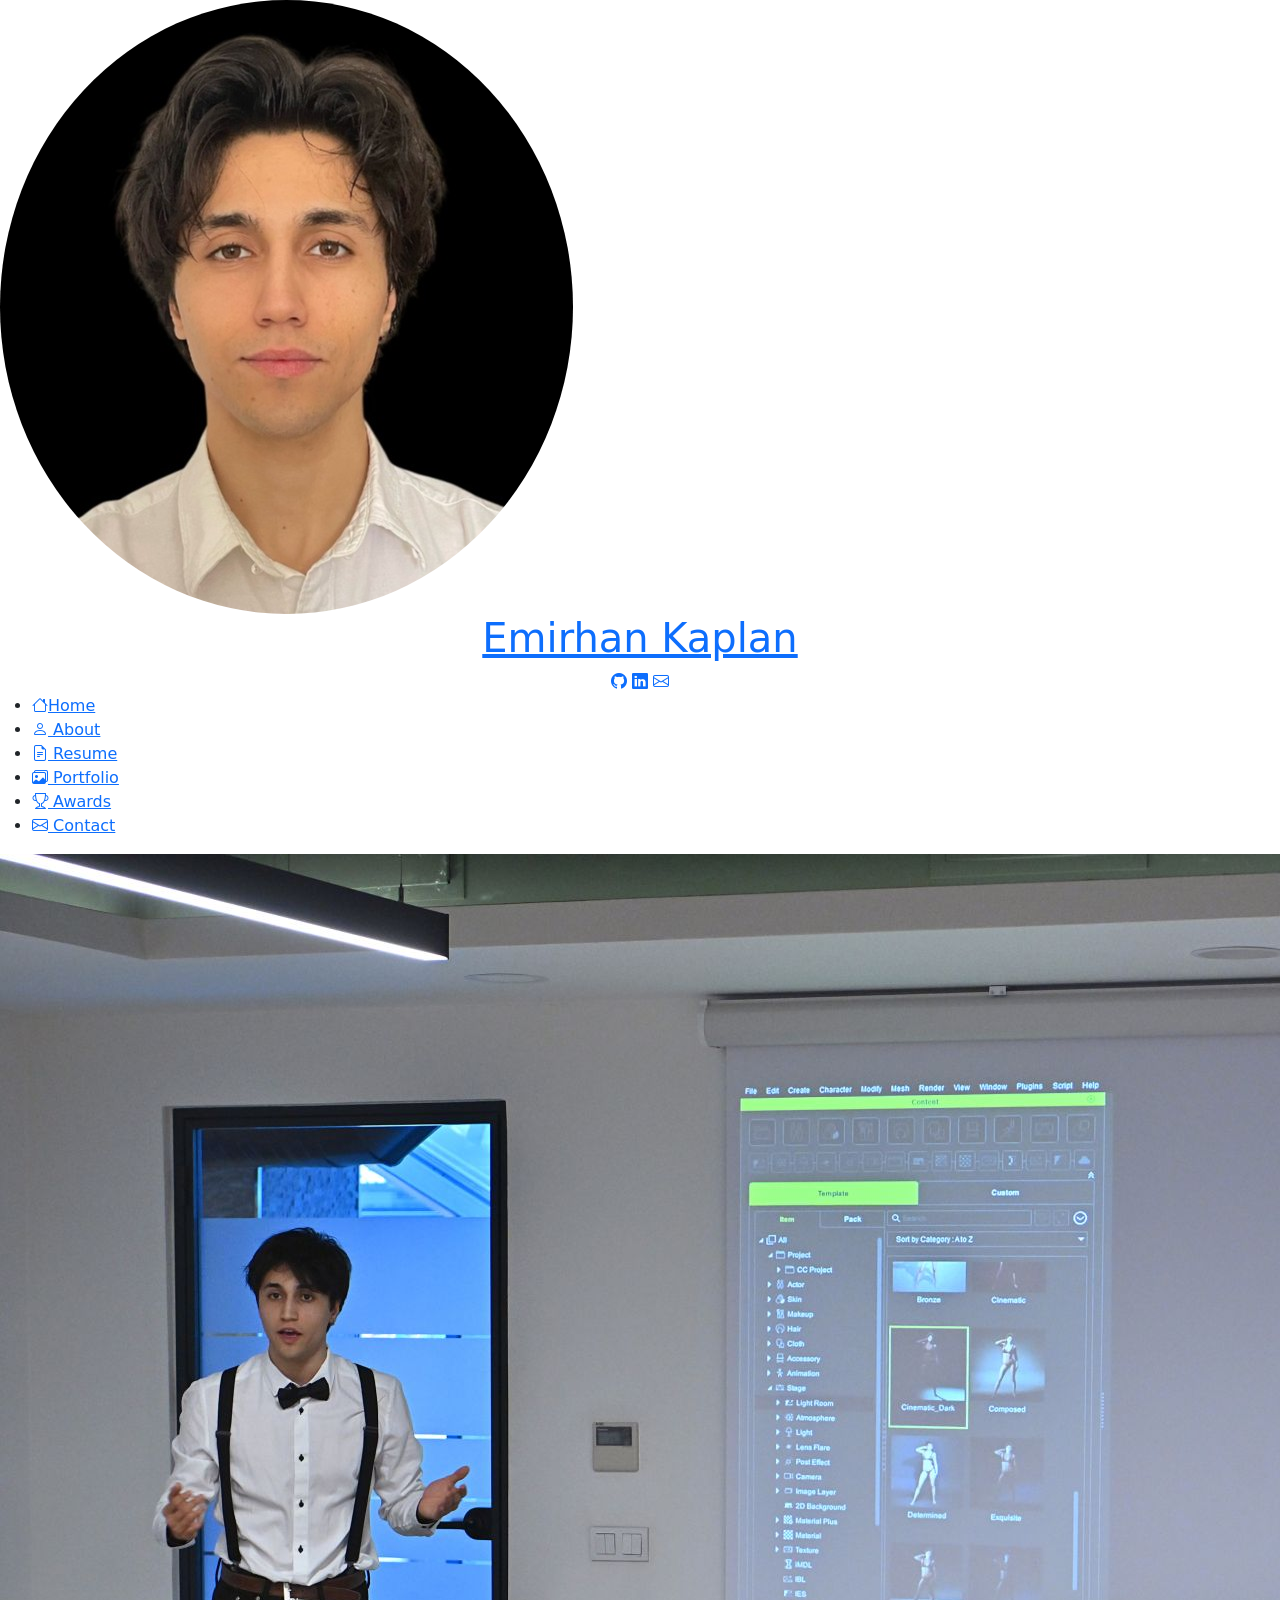
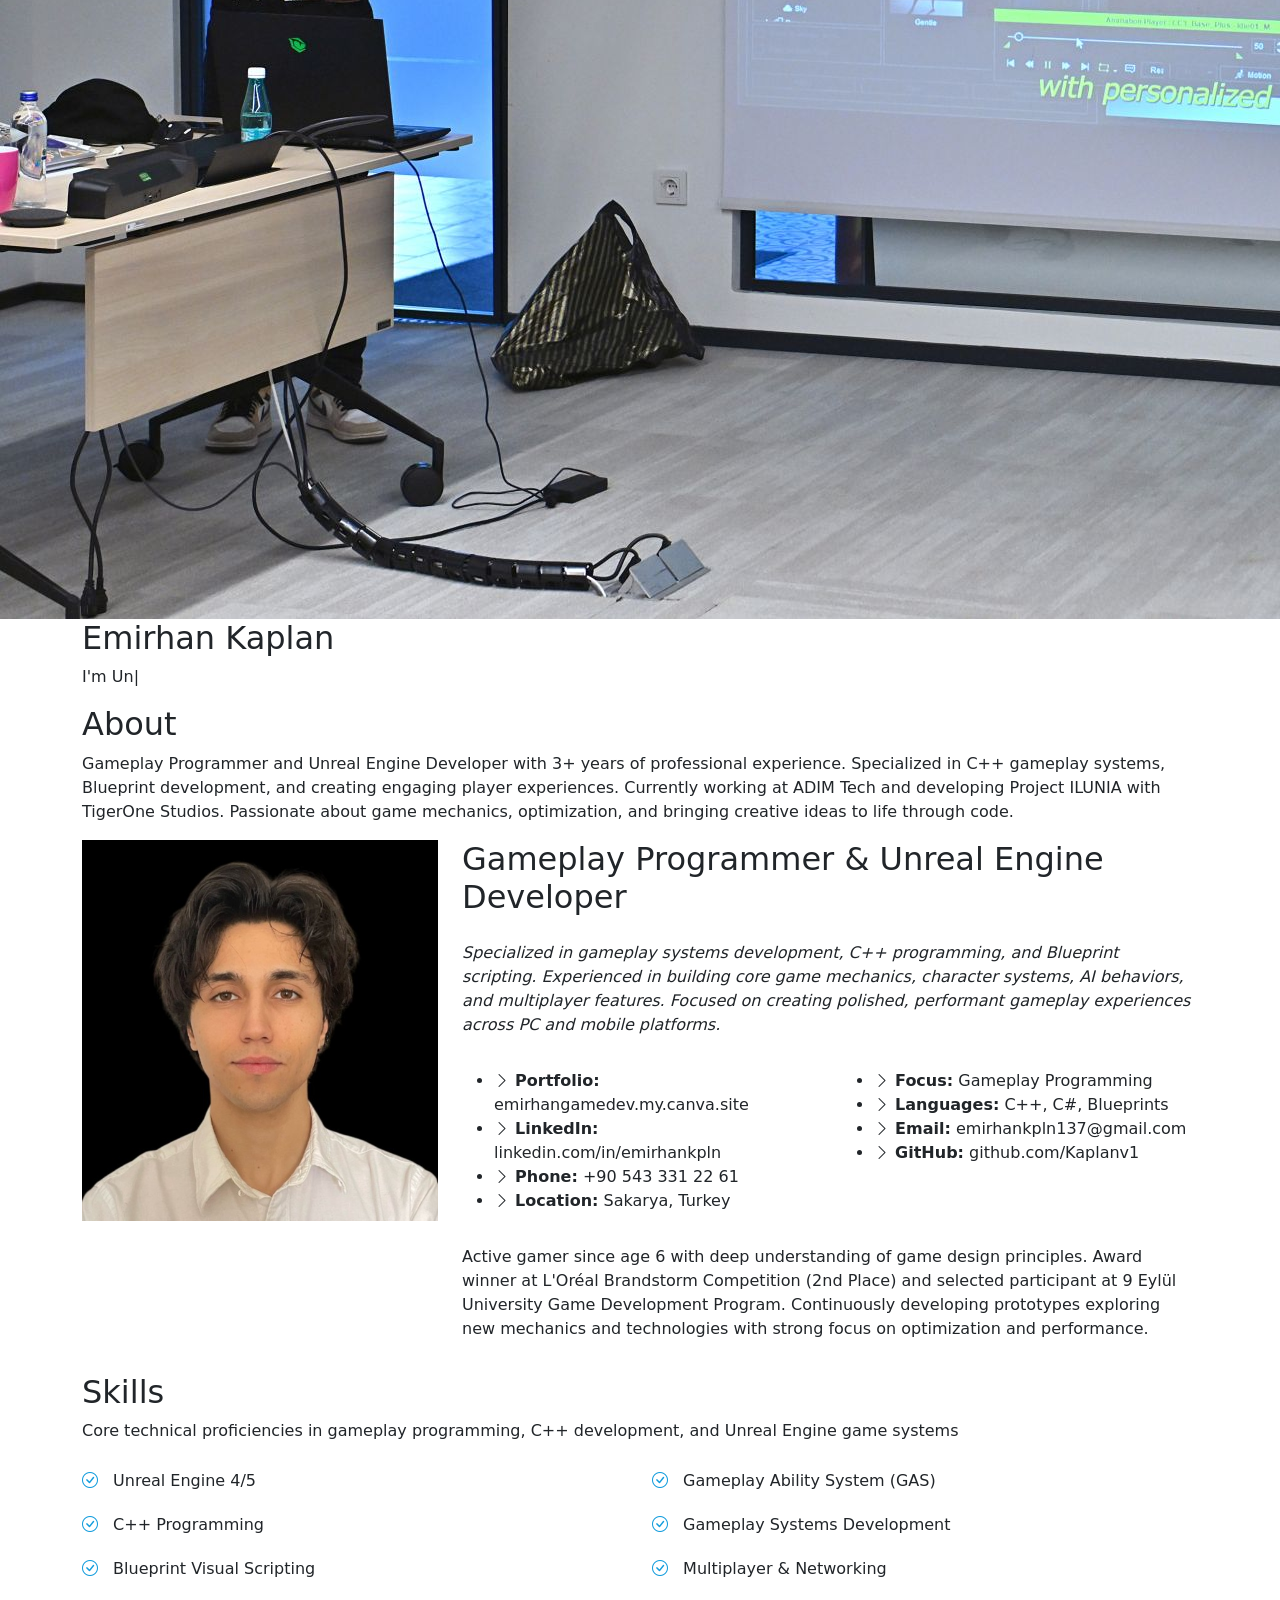
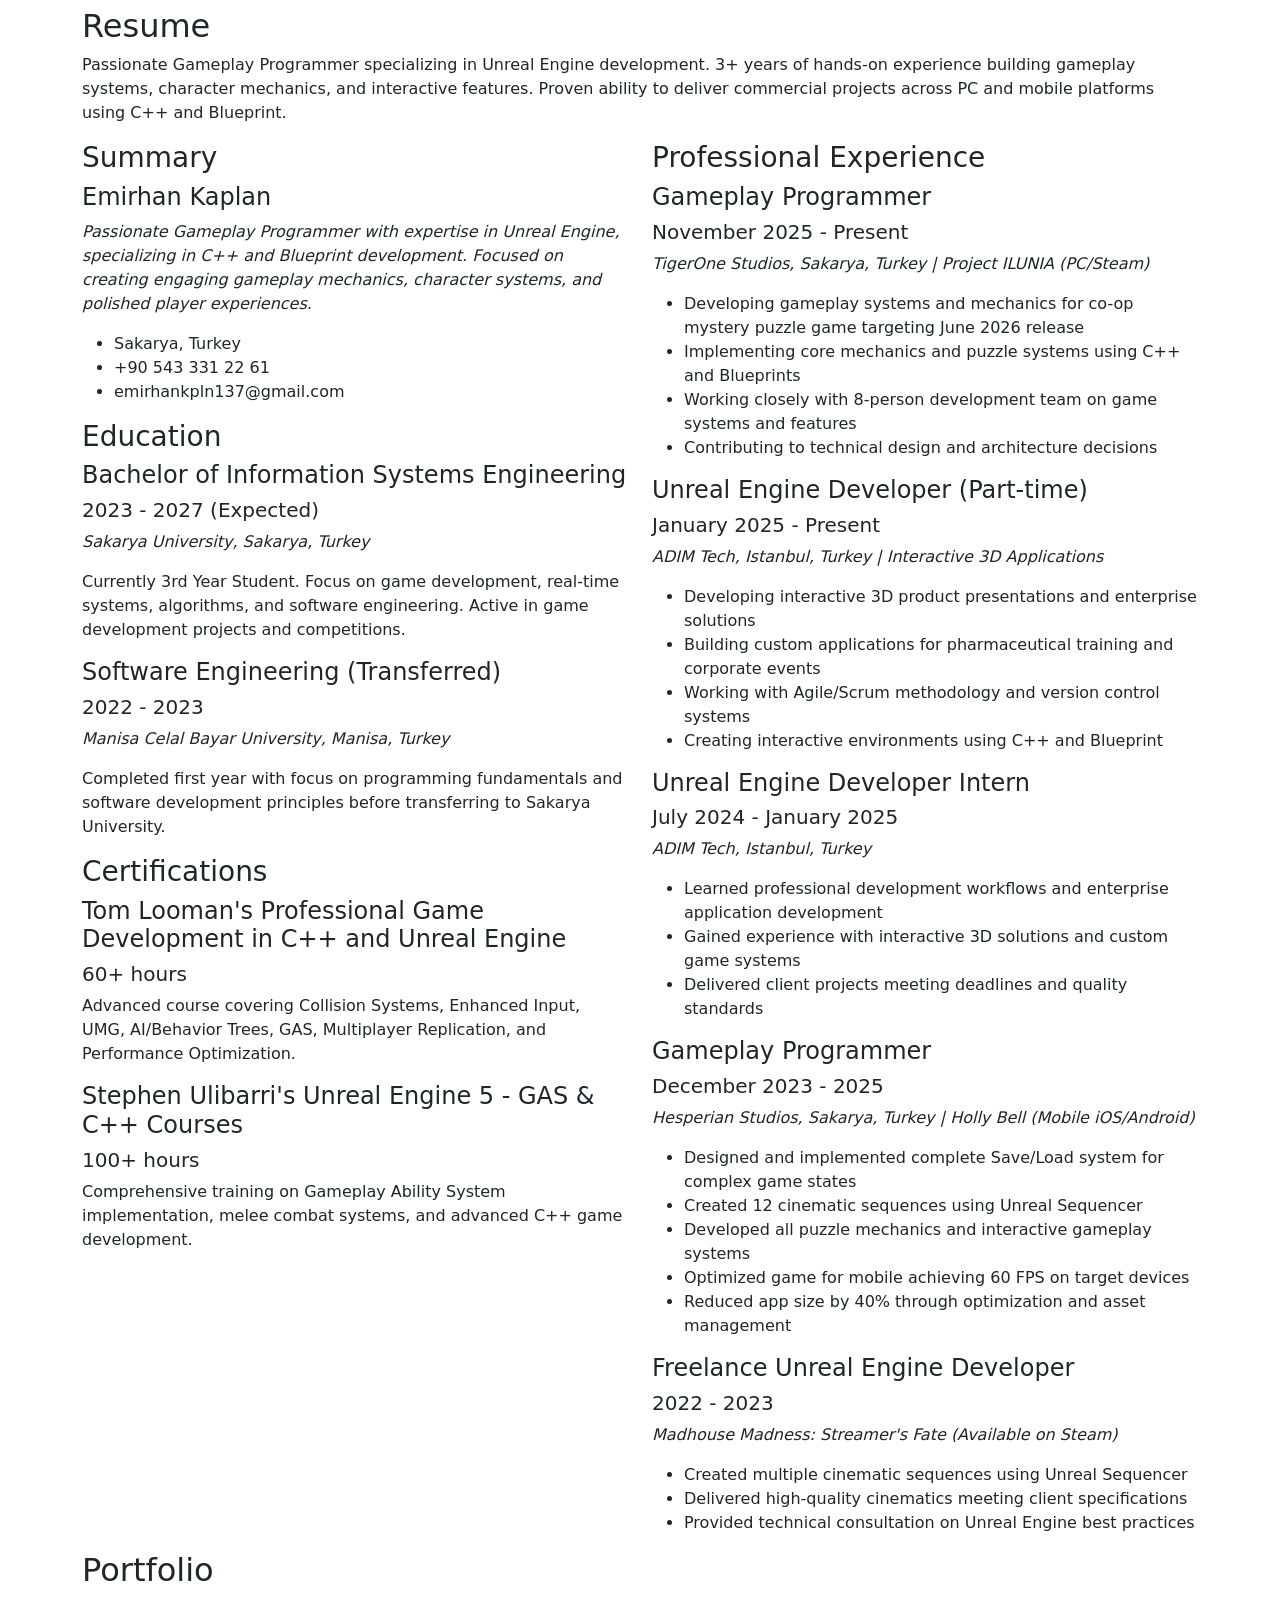
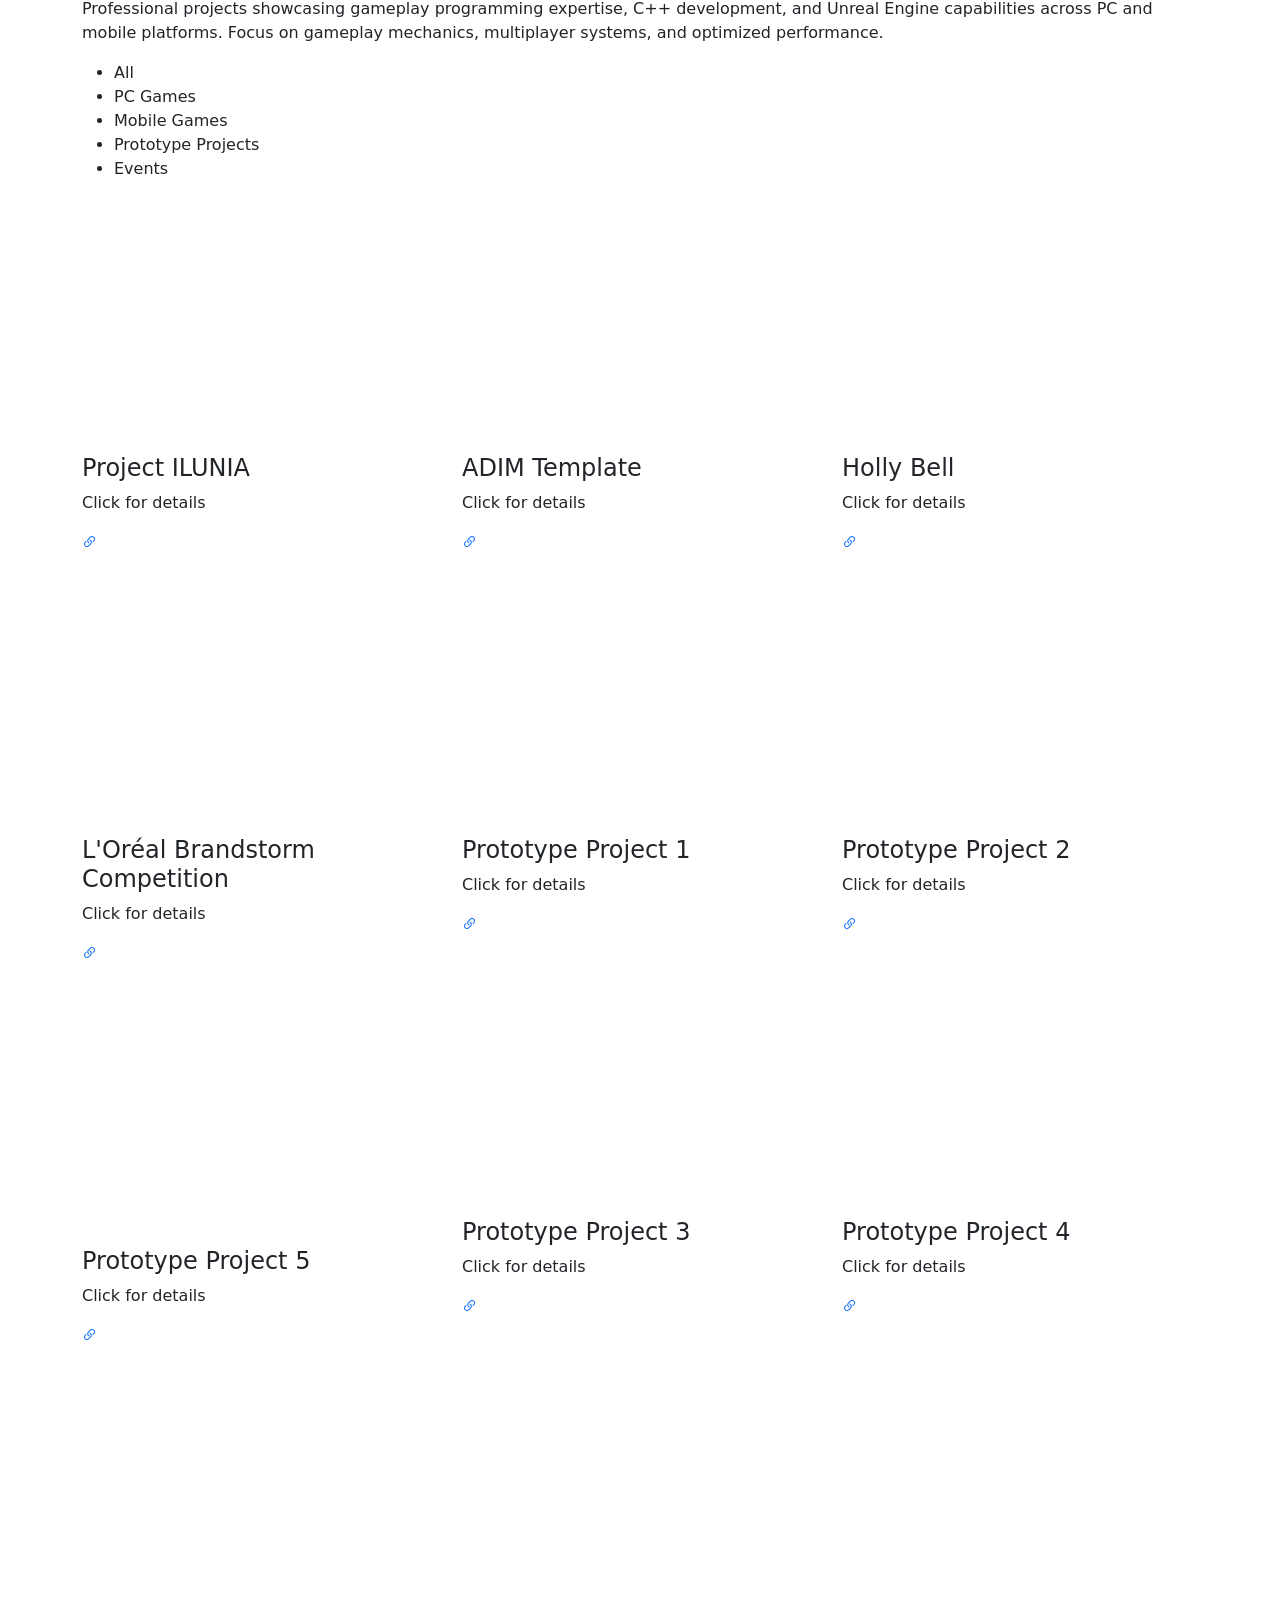
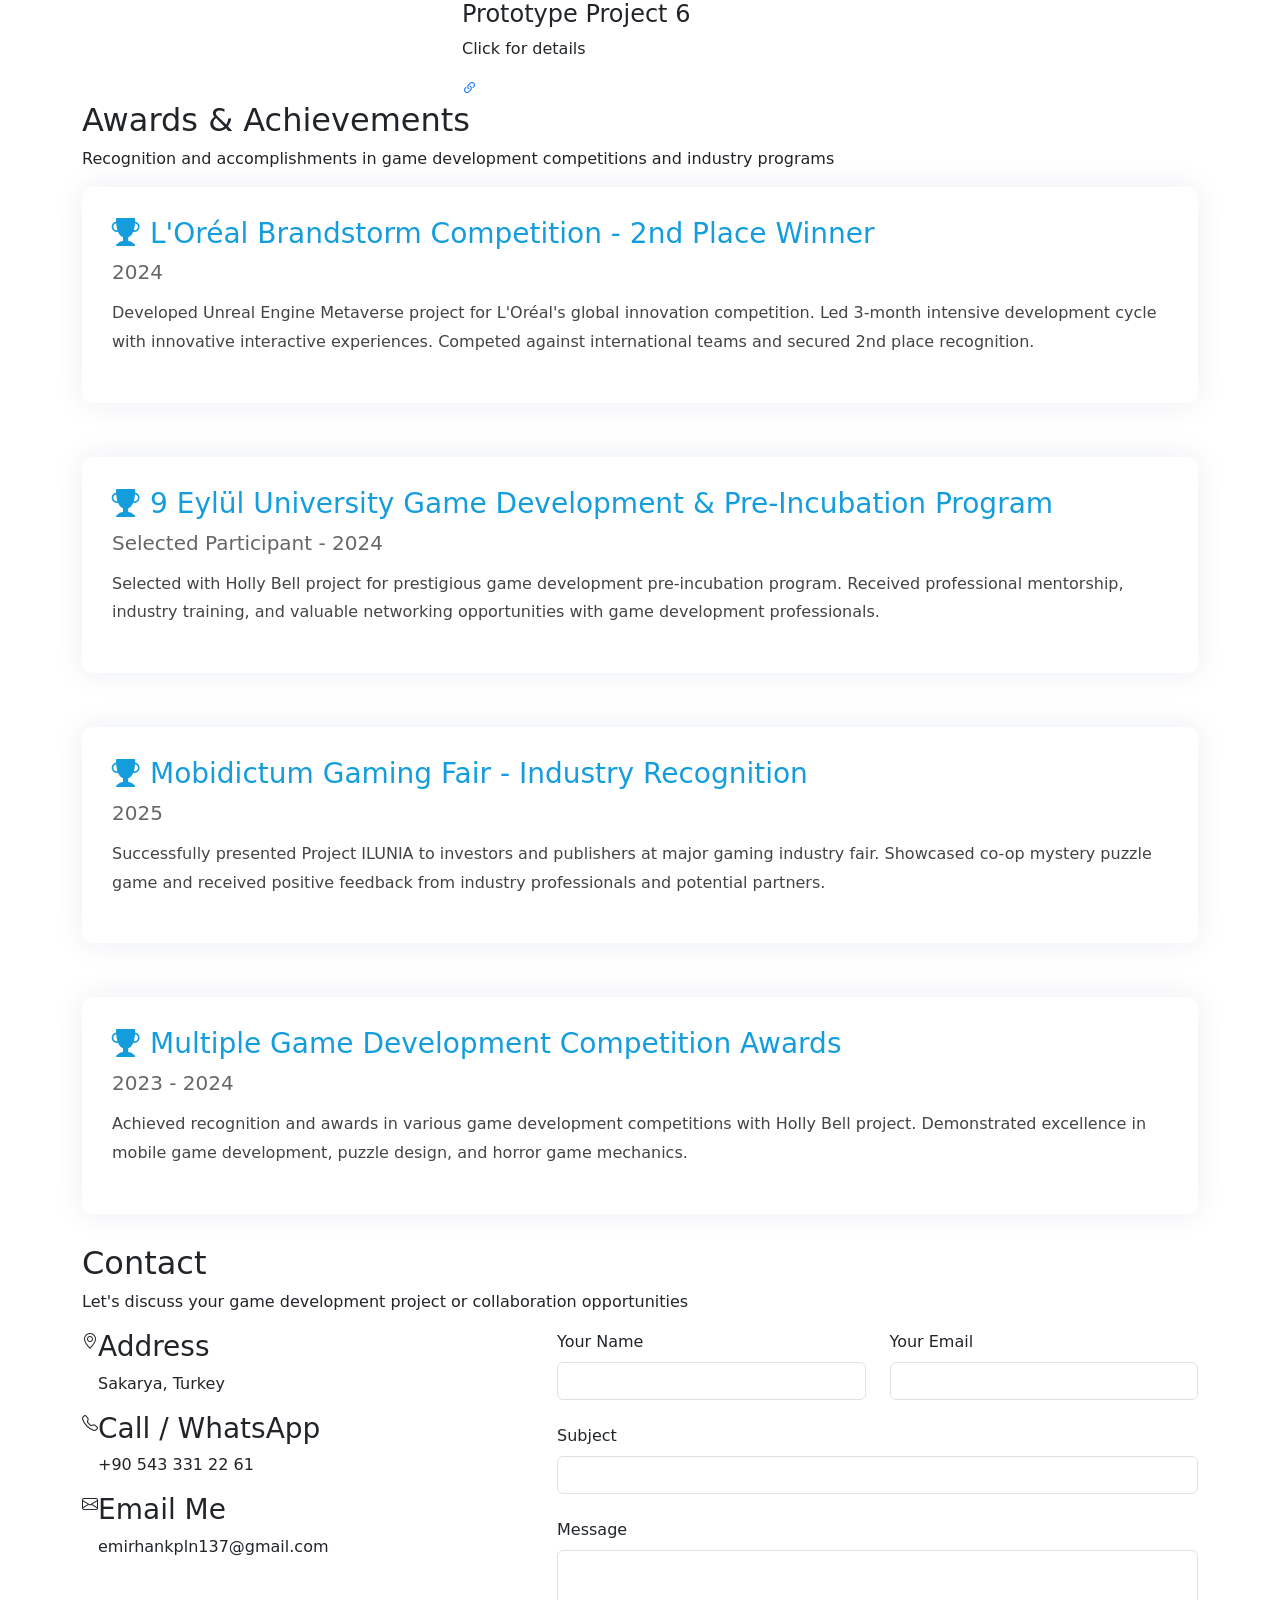
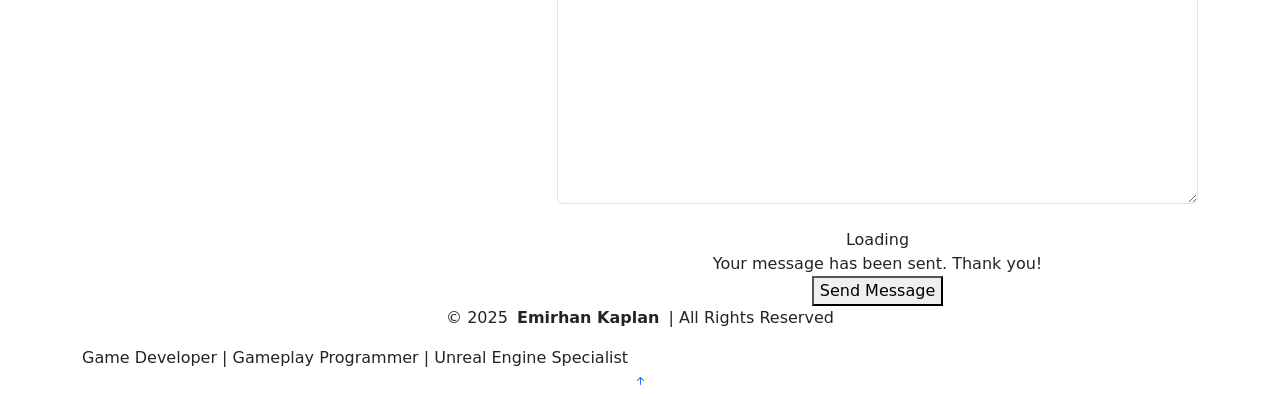
==== commit 047c52b8: "Fixed Date" ====
--- a/index.html
+++ b/index.html
@@ -183,11 +183,11 @@
             <h3 class="resume-title">Professional Experience</h3>
             <div class="resume-item">
               <h4>Gameplay Programmer</h4>
-              <h5>November 2024 - Present</h5>
+              <h5>November 2025 - Present</h5>
               <p><em>TigerOne Studios, Sakarya, Turkey | Project ILUNIA (PC/Steam)</em></p>
               <ul>
                 <li>Developing gameplay systems and mechanics for co-op mystery puzzle game targeting June 2026 release</li>
-                <li>Implementing core multiplayer mechanics and puzzle systems using C++ and Blueprints</li>
+                <li>Implementing core mechanics and puzzle systems using C++ and Blueprints</li>
                 <li>Working closely with 8-person development team on game systems and features</li>
                 <li>Contributing to technical design and architecture decisions</li>
               </ul>
@@ -385,7 +385,7 @@
           <div class="col-lg-12" data-aos="fade-up" data-aos-delay="300">
             <div class="award-item" style="padding: 30px; background: #fff; border-radius: 10px; box-shadow: 0px 0 30px rgba(1, 41, 112, 0.08); margin-bottom: 30px;">
               <h3 style="color: #149ddd; margin-bottom: 10px;"><i class="bi bi-trophy-fill" style="margin-right: 10px;"></i>Mobidictum Gaming Fair - Industry Recognition</h3>
-              <h5 style="color: #666; margin-bottom: 15px; font-weight: 500;">2024</h5>
+              <h5 style="color: #666; margin-bottom: 15px; font-weight: 500;">2025</h5>
               <p style="color: #444; line-height: 1.8;">Successfully presented Project ILUNIA to investors and publishers at major gaming industry fair. Showcased co-op mystery puzzle game and received positive feedback from industry professionals and potential partners.</p>
             </div>
           </div>
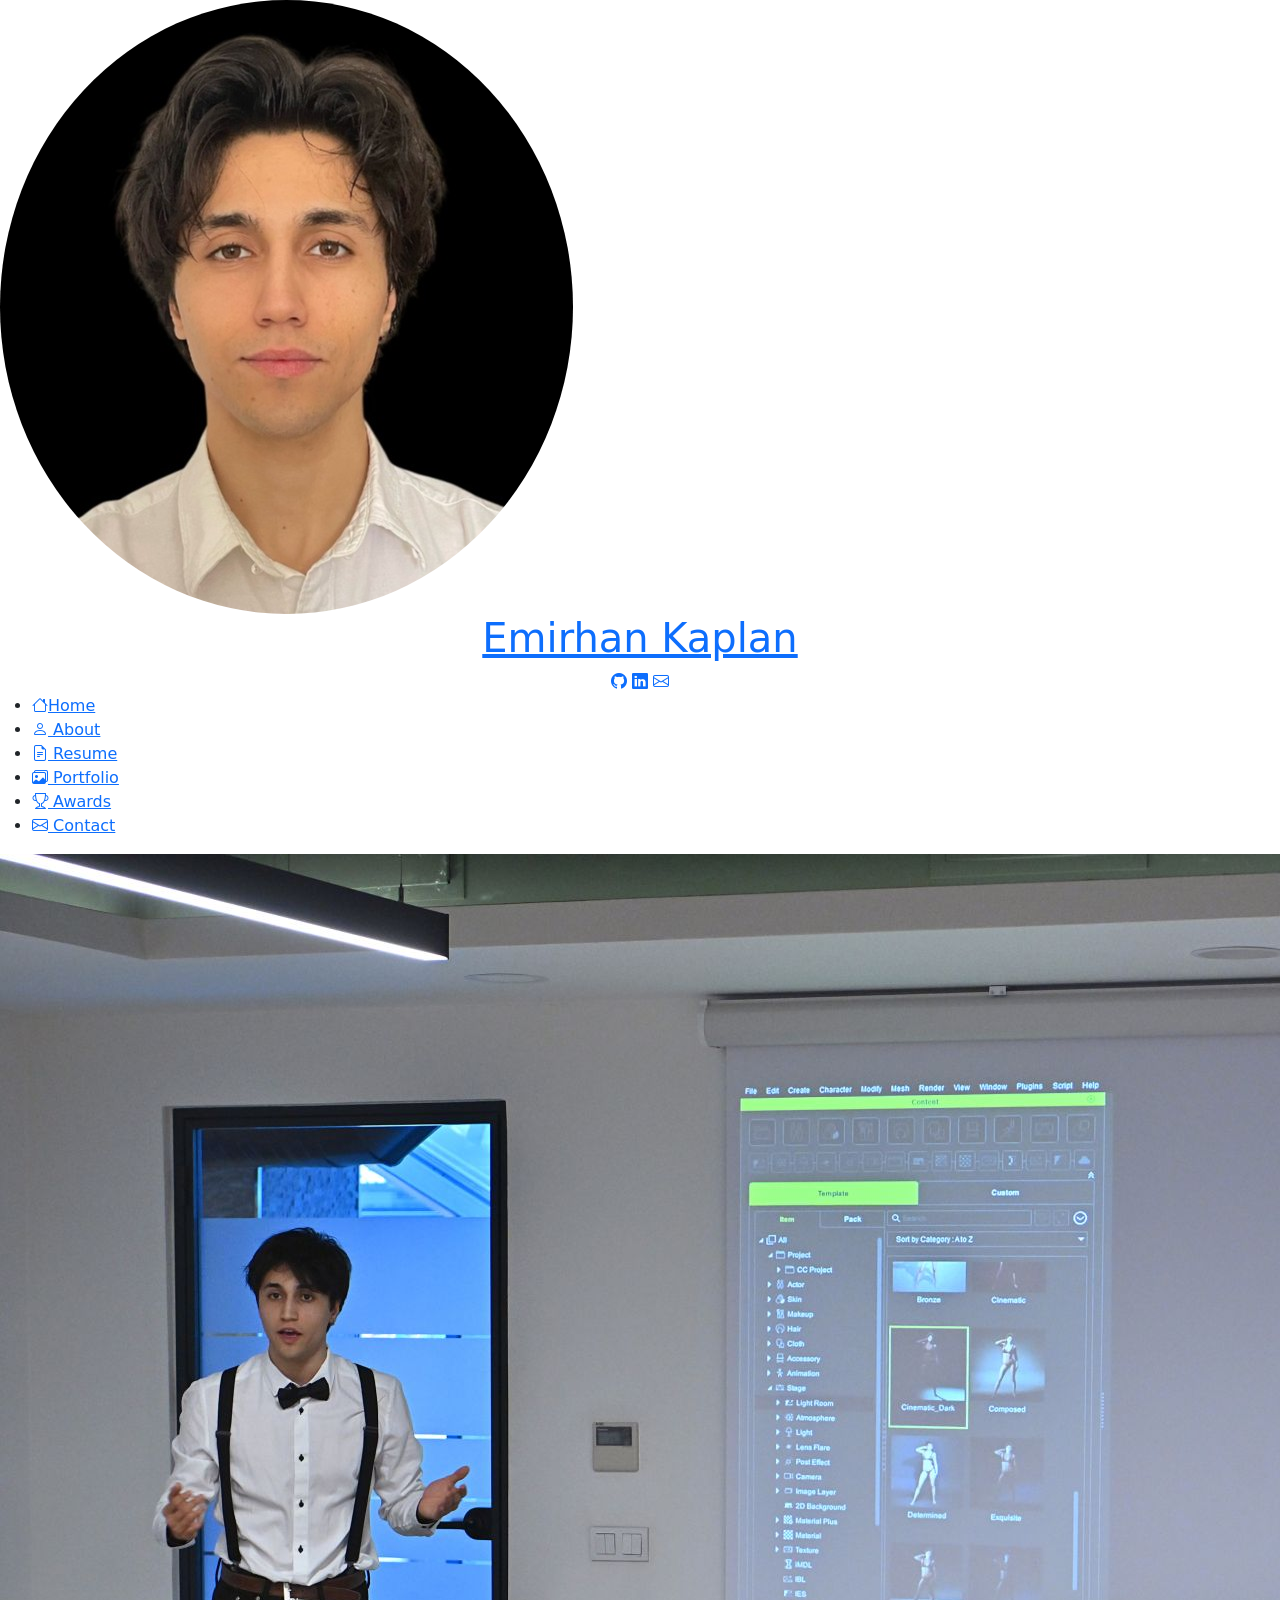
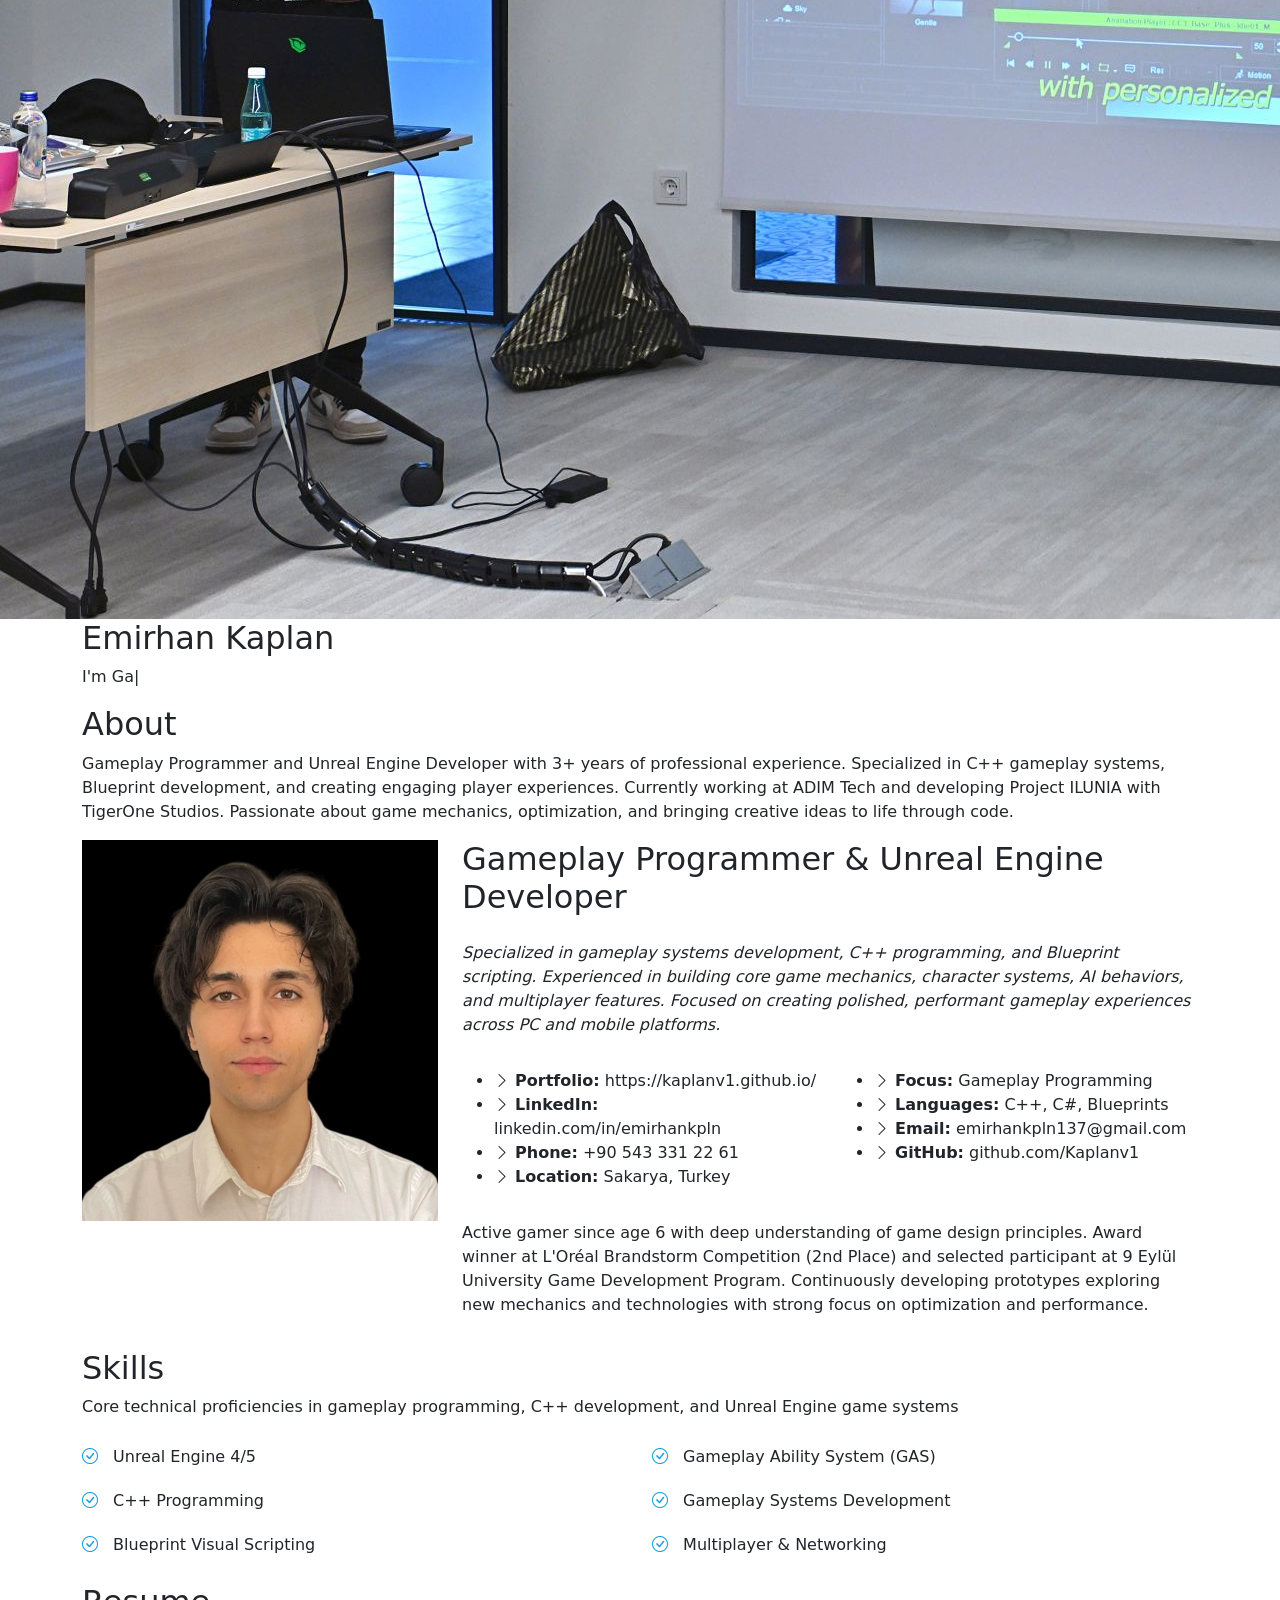
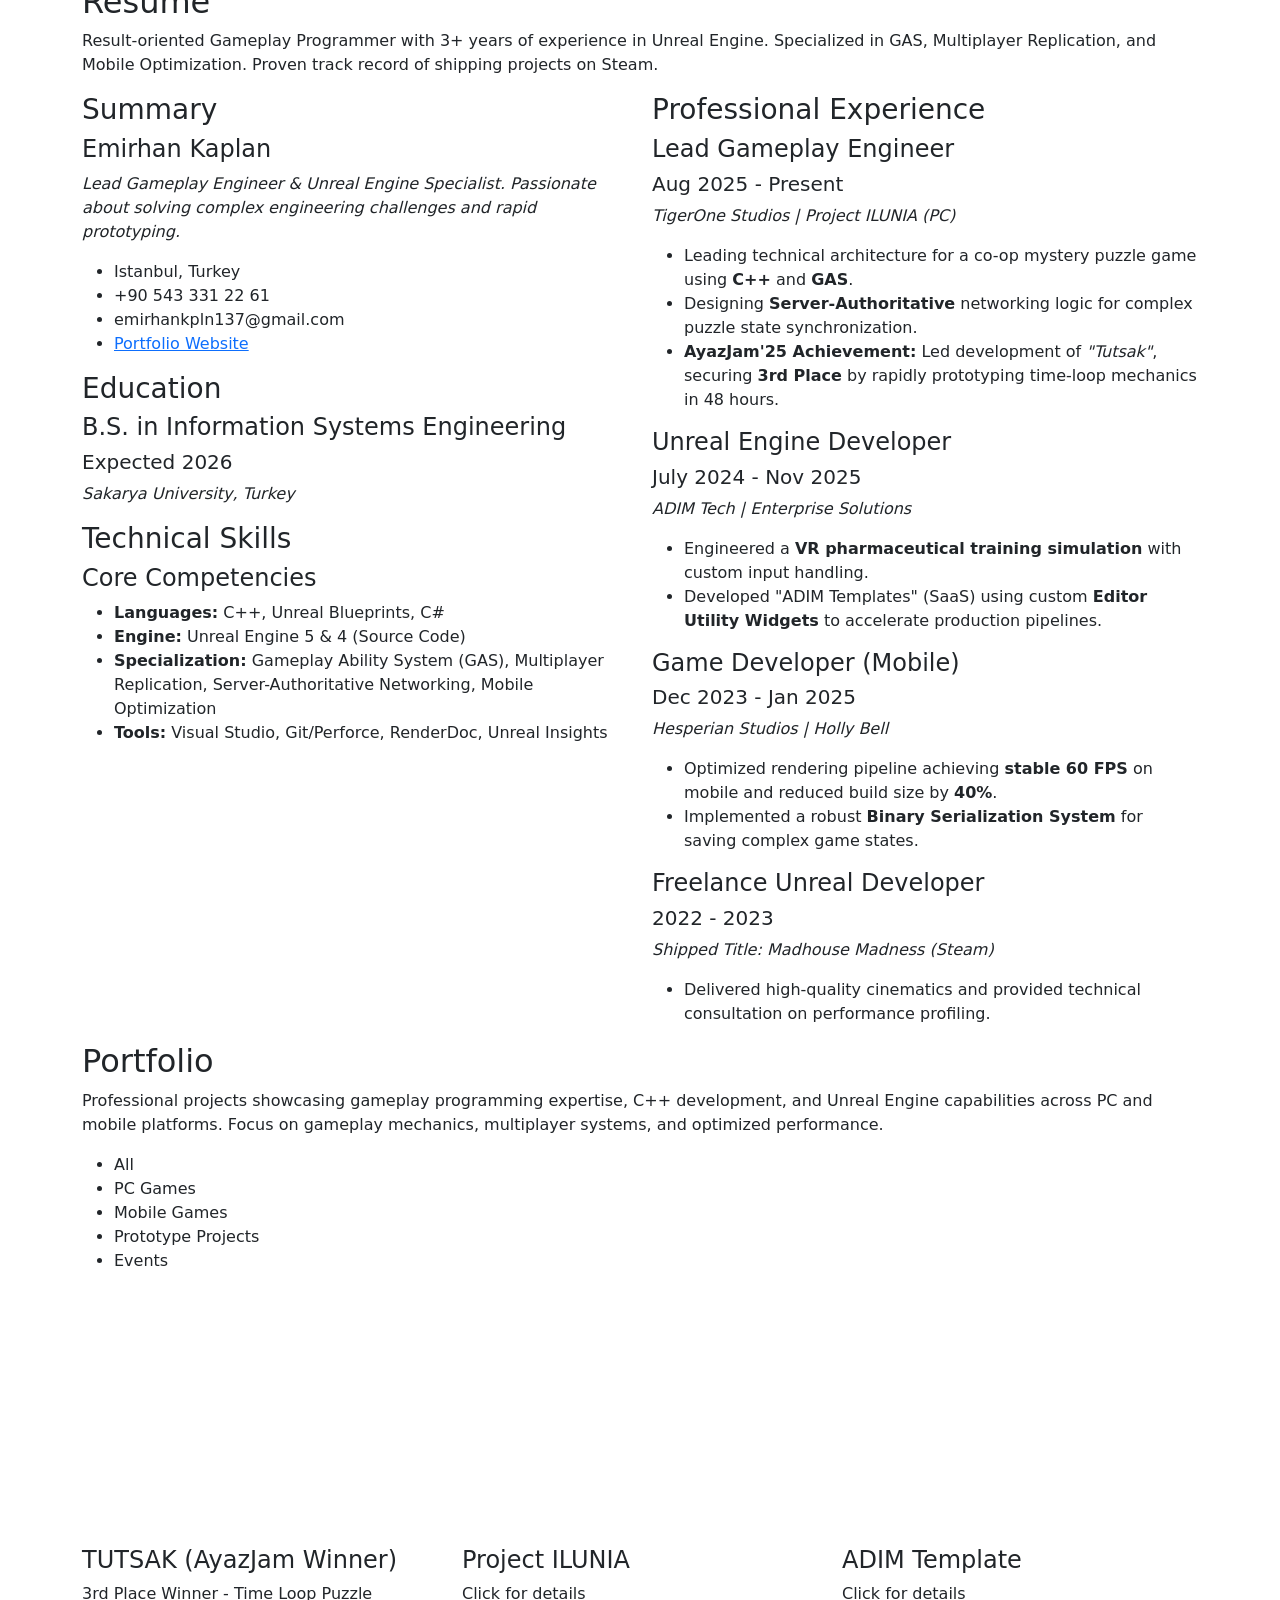
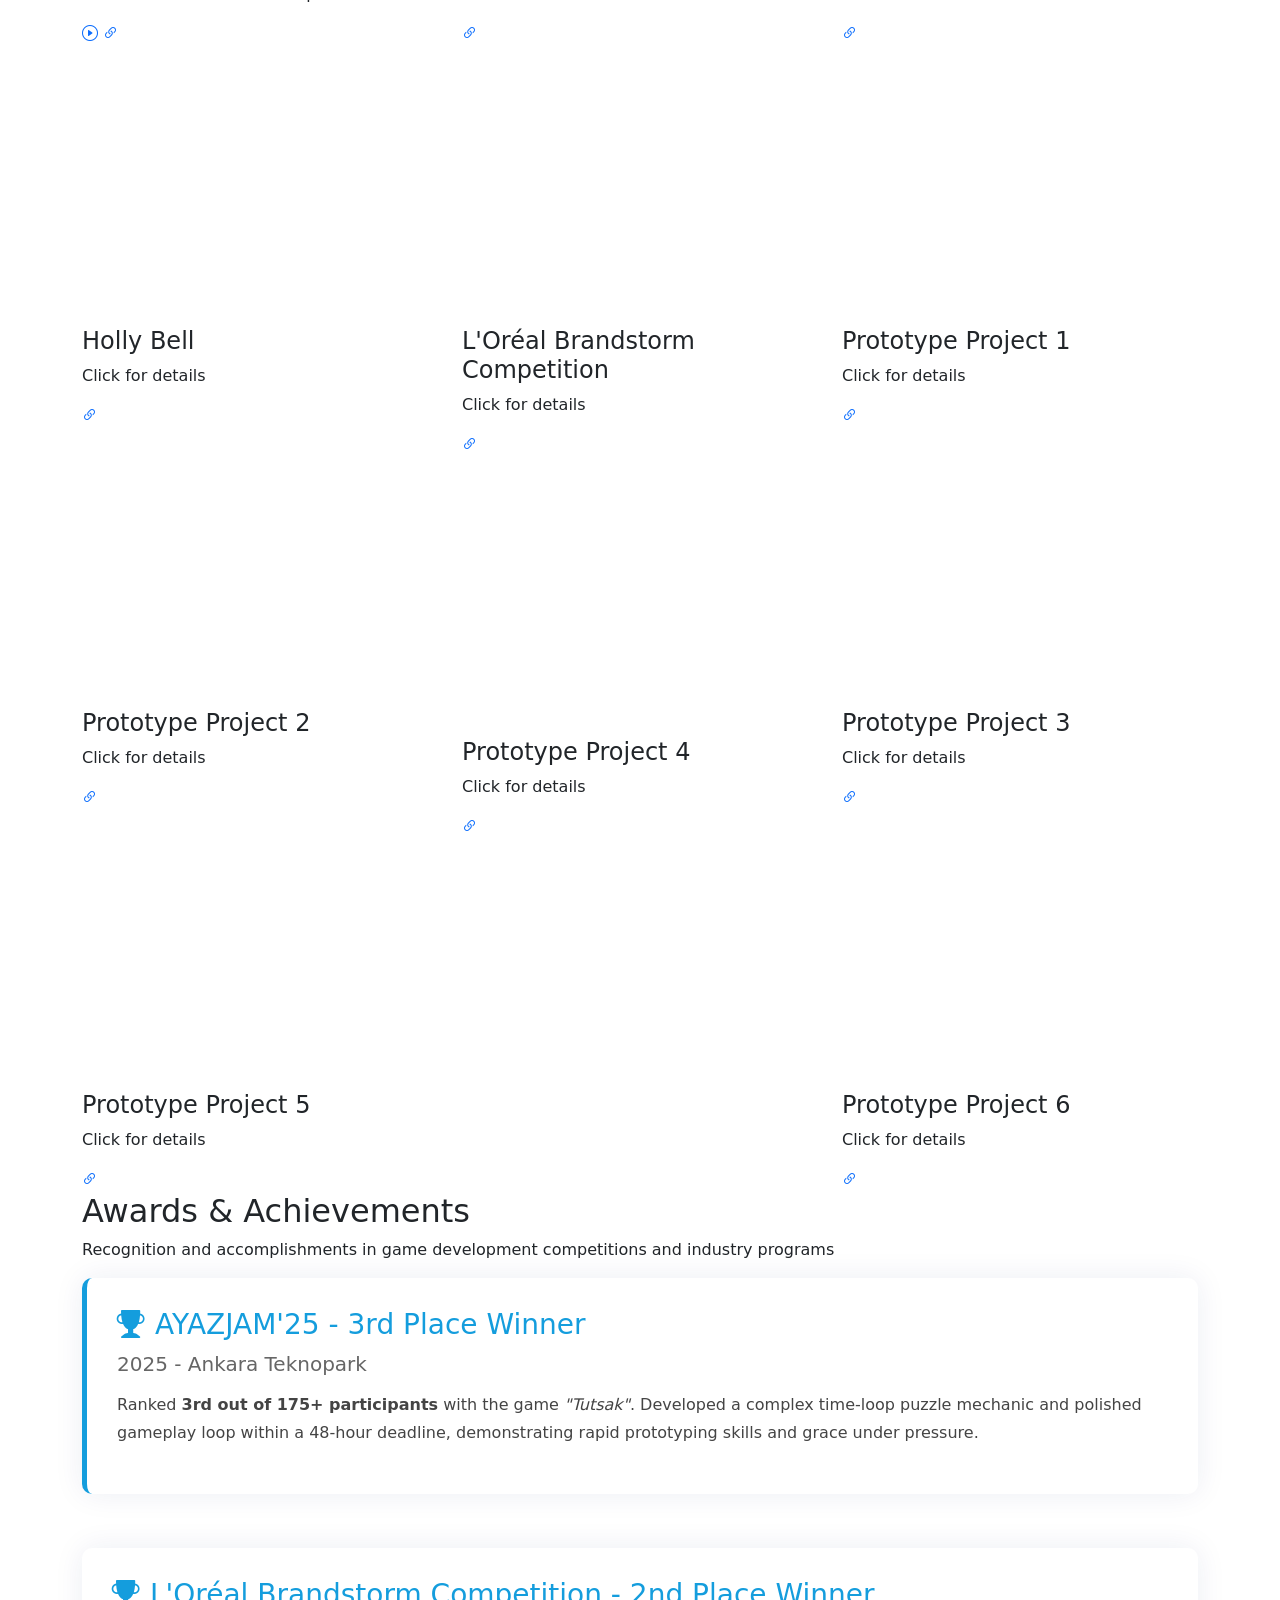
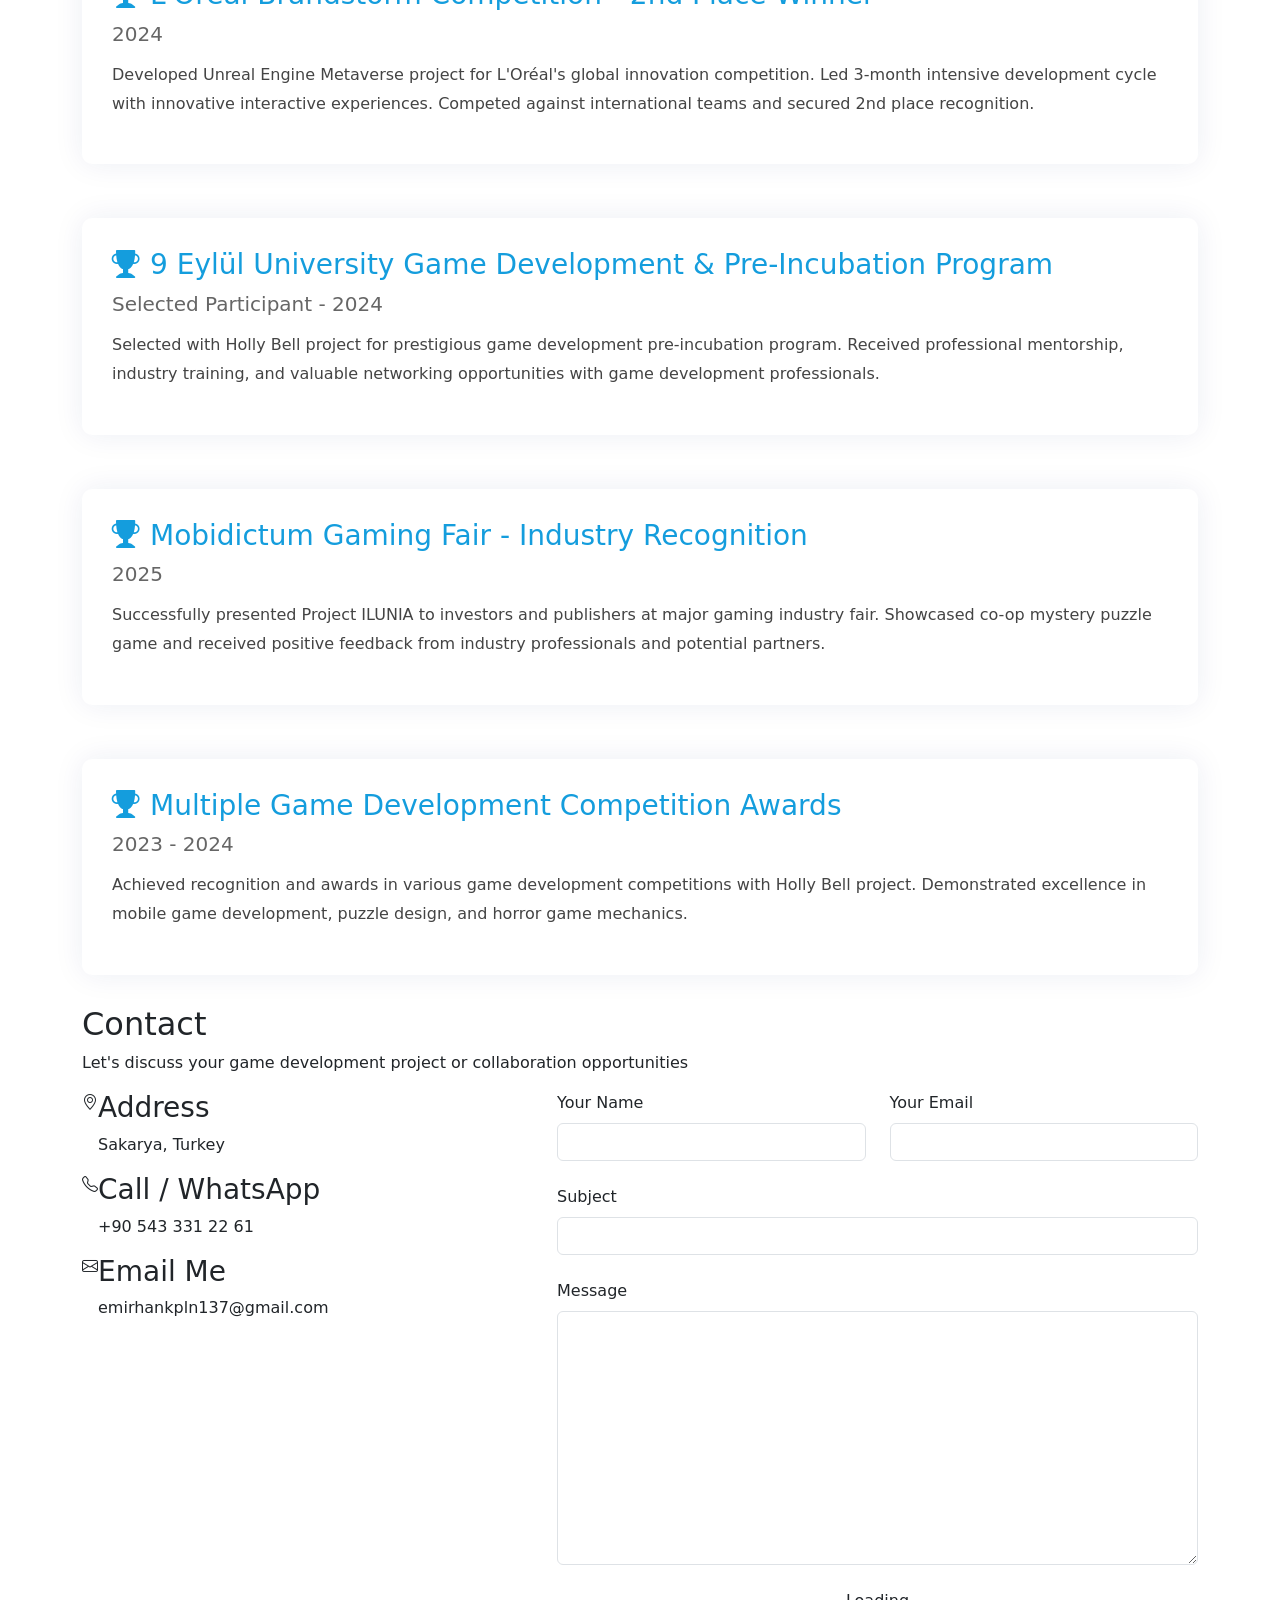
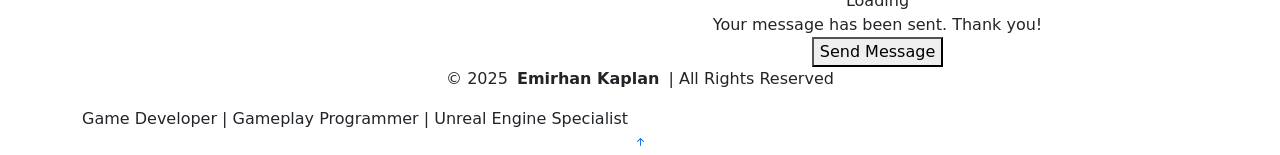
==== commit b93a5d57: "CV guncellendi, Tutsak projesi eklendi ve iletisim formu duzeltildi" ====
--- a/index.html
+++ b/index.html
@@ -23,7 +23,7 @@
 
   <link href="assets/css/main.css" rel="stylesheet">
 
-  </head>
+</head>
 
 <body class="index-page">
 
@@ -50,7 +50,6 @@
         <li><a href="#about"><i class="bi bi-person navicon"></i> About</a></li>
         <li><a href="#resume"><i class="bi bi-file-earmark-text navicon"></i> Resume</a></li>
         <li><a href="#portfolio"><i class="bi bi-images navicon"></i> Portfolio</a></li>
-
         <li><a href="#testimonials"><i class="bi bi-trophy navicon"></i> Awards</a></li>
         <li><a href="#contact"><i class="bi bi-envelope navicon"></i> Contact</a></li>
       </ul>
@@ -61,21 +60,19 @@
   <main class="main">
 
     <section id="hero" class="hero section dark-background">
-
       <img src="assets/img/hero-bg.jpg" alt="" data-aos="fade-in" class="">
-
       <div class="container" data-aos="fade-up" data-aos-delay="100">
         <h2>Emirhan Kaplan</h2>
-        <p>I'm <span class="typed" data-typed-items="Gameplay Programmer, Unreal Engine Developer">Gameplay Programmer</span><span class="typed-cursor typed-cursor--blink" aria-hidden="true"></span><span class="typed-cursor typed-cursor--blink" aria-hidden="true"></span></p>
-      </div>
-
-    </section><section id="about" class="about section">
-
+        <p>I'm <span class="typed" data-typed-items="Gameplay Programmer, Unreal Engine Developer">Gameplay Programmer</span><span class="typed-cursor typed-cursor--blink" aria-hidden="true"></span></p>
+      </div>
+    </section>
+
+    <section id="about" class="about section">
       <div class="container section-title" data-aos="fade-up">
         <h2>About</h2>
         <p>Gameplay Programmer and Unreal Engine Developer with 3+ years of professional experience. Specialized in C++ gameplay systems, Blueprint development, and creating engaging player experiences. Currently working at ADIM Tech and developing Project ILUNIA with TigerOne Studios. Passionate about game mechanics, optimization, and bringing creative ideas to life through code.</p>
-      </div><div class="container" data-aos="fade-up" data-aos-delay="100">
-
+      </div>
+      <div class="container" data-aos="fade-up" data-aos-delay="100">
         <div class="row gy-4 justify-content-center">
           <div class="col-lg-4">
             <img src="assets/img/my-profile-img.jpg" class="img-fluid" alt="">
@@ -88,7 +85,7 @@
             <div class="row">
               <div class="col-lg-6">
                 <ul>
-                  <li><i class="bi bi-chevron-right"></i> <strong>Portfolio:</strong> <span>emirhangamedev.my.canva.site</span></li>
+                  <li><i class="bi bi-chevron-right"></i> <strong>Portfolio:</strong> <span>https://kaplanv1.github.io/</span></li>
                   <li><i class="bi bi-chevron-right"></i> <strong>LinkedIn:</strong> <span>linkedin.com/in/emirhankpln</span></li>
                   <li><i class="bi bi-chevron-right"></i> <strong>Phone:</strong> <span>+90 543 331 22 61</span></li>
                   <li><i class="bi bi-chevron-right"></i> <strong>Location:</strong> <span>Sakarya, Turkey</span></li>
@@ -108,16 +105,15 @@
             </p>
           </div>
         </div>
-
-      </div>
-
-    </section><section id="skills" class="skills section light-background">
-
+      </div>
+    </section>
+
+    <section id="skills" class="skills section light-background">
       <div class="container section-title" data-aos="fade-up">
         <h2>Skills</h2>
         <p>Core technical proficiencies in gameplay programming, C++ development, and Unreal Engine game systems</p>
-      </div><div class="container" data-aos="fade-up" data-aos-delay="100">
-
+      </div>
+      <div class="container" data-aos="fade-up" data-aos-delay="100">
         <div class="row">
           <div class="col-lg-6">
             <ul style="list-style: none; padding-left: 0;">
@@ -134,124 +130,126 @@
             </ul>
           </div>
         </div>
-
-      </div>
-
-    </section><section id="resume" class="resume section">
-
+      </div>
+    </section>
+
+    <section id="resume" class="resume section">
       <div class="container section-title" data-aos="fade-up">
         <h2>Resume</h2>
-        <p>Passionate Gameplay Programmer specializing in Unreal Engine development. 3+ years of hands-on experience building gameplay systems, character mechanics, and interactive features. Proven ability to deliver commercial projects across PC and mobile platforms using C++ and Blueprint.</p>
-      </div><div class="container">
-
+        <p>Result-oriented Gameplay Programmer with 3+ years of experience in Unreal Engine. Specialized in GAS, Multiplayer Replication, and Mobile Optimization. Proven track record of shipping projects on Steam.</p>
+      </div>
+      <div class="container">
         <div class="row">
-
           <div class="col-lg-6" data-aos="fade-up" data-aos-delay="100">
             <h3 class="resume-title">Summary</h3>
-
             <div class="resume-item pb-0">
               <h4>Emirhan Kaplan</h4>
-              <p><em>Passionate Gameplay Programmer with expertise in Unreal Engine, specializing in C++ and Blueprint development. Focused on creating engaging gameplay mechanics, character systems, and polished player experiences.</em></p>
+              <p><em>Lead Gameplay Engineer & Unreal Engine Specialist. Passionate about solving complex engineering challenges and rapid prototyping.</em></p>
               <ul>
-                <li>Sakarya, Turkey</li>
+                <li>Istanbul, Turkey</li>
                 <li>+90 543 331 22 61</li>
                 <li>emirhankpln137@gmail.com</li>
+                <li><a href="https://kaplanv1.github.io/" target="_blank">Portfolio Website</a></li>
               </ul>
-            </div><h3 class="resume-title">Education</h3>
+            </div>
+
+            <h3 class="resume-title">Education</h3>
             <div class="resume-item">
-              <h4>Bachelor of Information Systems Engineering</h4>
-              <h5>2023 - 2027 (Expected)</h5>
-              <p><em>Sakarya University, Sakarya, Turkey</em></p>
-              <p>Currently 3rd Year Student. Focus on game development, real-time systems, algorithms, and software engineering. Active in game development projects and competitions.</p>
-            </div><div class="resume-item">
-              <h4>Software Engineering (Transferred)</h4>
-              <h5>2022 - 2023</h5>
-              <p><em>Manisa Celal Bayar University, Manisa, Turkey</em></p>
-              <p>Completed first year with focus on programming fundamentals and software development principles before transferring to Sakarya University.</p>
-            </div><h3 class="resume-title">Certifications</h3>
+              <h4>B.S. in Information Systems Engineering</h4>
+              <h5>Expected 2026</h5>
+              <p><em>Sakarya University, Turkey</em></p>
+            </div>
+
+            <h3 class="resume-title">Technical Skills</h3>
             <div class="resume-item">
-              <h4>Tom Looman's Professional Game Development in C++ and Unreal Engine</h4>
-              <h5>60+ hours</h5>
-              <p>Advanced course covering Collision Systems, Enhanced Input, UMG, AI/Behavior Trees, GAS, Multiplayer Replication, and Performance Optimization.</p>
-            </div><div class="resume-item">
-              <h4>Stephen Ulibarri's Unreal Engine 5 - GAS & C++ Courses</h4>
-              <h5>100+ hours</h5>
-              <p>Comprehensive training on Gameplay Ability System implementation, melee combat systems, and advanced C++ game development.</p>
-            </div></div>
+              <h4>Core Competencies</h4>
+              <ul>
+                <li><strong>Languages:</strong> C++, Unreal Blueprints, C#</li>
+                <li><strong>Engine:</strong> Unreal Engine 5 & 4 (Source Code)</li>
+                <li><strong>Specialization:</strong> Gameplay Ability System (GAS), Multiplayer Replication, Server-Authoritative Networking, Mobile Optimization</li>
+                <li><strong>Tools:</strong> Visual Studio, Git/Perforce, RenderDoc, Unreal Insights</li>
+              </ul>
+            </div>
+          </div>
 
           <div class="col-lg-6" data-aos="fade-up" data-aos-delay="200">
             <h3 class="resume-title">Professional Experience</h3>
+            
             <div class="resume-item">
-              <h4>Gameplay Programmer</h4>
-              <h5>November 2025 - Present</h5>
-              <p><em>TigerOne Studios, Sakarya, Turkey | Project ILUNIA (PC/Steam)</em></p>
+              <h4>Lead Gameplay Engineer</h4>
+              <h5>Aug 2025 - Present</h5>
+              <p><em>TigerOne Studios | Project ILUNIA (PC)</em></p>
               <ul>
-                <li>Developing gameplay systems and mechanics for co-op mystery puzzle game targeting June 2026 release</li>
-                <li>Implementing core mechanics and puzzle systems using C++ and Blueprints</li>
-                <li>Working closely with 8-person development team on game systems and features</li>
-                <li>Contributing to technical design and architecture decisions</li>
+                <li>Leading technical architecture for a co-op mystery puzzle game using <strong>C++</strong> and <strong>GAS</strong>.</li>
+                <li>Designing <strong>Server-Authoritative</strong> networking logic for complex puzzle state synchronization.</li>
+                <li><strong>AyazJam'25 Achievement:</strong> Led development of <em>"Tutsak"</em>, securing <strong>3rd Place</strong> by rapidly prototyping time-loop mechanics in 48 hours.</li>
               </ul>
-            </div><div class="resume-item">
-              <h4>Unreal Engine Developer (Part-time)</h4>
-              <h5>January 2025 - Present</h5>
-              <p><em>ADIM Tech, Istanbul, Turkey | Interactive 3D Applications</em></p>
+            </div>
+
+            <div class="resume-item">
+              <h4>Unreal Engine Developer</h4>
+              <h5>July 2024 - Nov 2025</h5>
+              <p><em>ADIM Tech | Enterprise Solutions</em></p>
               <ul>
-                <li>Developing interactive 3D product presentations and enterprise solutions</li>
-                <li>Building custom applications for pharmaceutical training and corporate events</li>
-                <li>Working with Agile/Scrum methodology and version control systems</li>
-                <li>Creating interactive environments using C++ and Blueprint</li>
+                <li>Engineered a <strong>VR pharmaceutical training simulation</strong> with custom input handling.</li>
+                <li>Developed "ADIM Templates" (SaaS) using custom <strong>Editor Utility Widgets</strong> to accelerate production pipelines.</li>
               </ul>
-            </div><div class="resume-item">
-              <h4>Unreal Engine Developer Intern</h4>
-              <h5>July 2024 - January 2025</h5>
-              <p><em>ADIM Tech, Istanbul, Turkey</em></p>
+            </div>
+
+            <div class="resume-item">
+              <h4>Game Developer (Mobile)</h4>
+              <h5>Dec 2023 - Jan 2025</h5>
+              <p><em>Hesperian Studios | Holly Bell</em></p>
               <ul>
-                <li>Learned professional development workflows and enterprise application development</li>
-                <li>Gained experience with interactive 3D solutions and custom game systems</li>
-                <li>Delivered client projects meeting deadlines and quality standards</li>
+                <li>Optimized rendering pipeline achieving <strong>stable 60 FPS</strong> on mobile and reduced build size by <strong>40%</strong>.</li>
+                <li>Implemented a robust <strong>Binary Serialization System</strong> for saving complex game states.</li>
               </ul>
-            </div><div class="resume-item">
-              <h4>Gameplay Programmer</h4>
-              <h5>December 2023 - 2025</h5>
-              <p><em>Hesperian Studios, Sakarya, Turkey | Holly Bell (Mobile iOS/Android)</em></p>
+            </div>
+
+            <div class="resume-item">
+              <h4>Freelance Unreal Developer</h4>
+              <h5>2022 - 2023</h5>
+              <p><em>Shipped Title: Madhouse Madness (Steam)</em></p>
               <ul>
-                <li>Designed and implemented complete Save/Load system for complex game states</li>
-                <li>Created 12 cinematic sequences using Unreal Sequencer</li>
-                <li>Developed all puzzle mechanics and interactive gameplay systems</li>
-                <li>Optimized game for mobile achieving 60 FPS on target devices</li>
-                <li>Reduced app size by 40% through optimization and asset management</li>
+                <li>Delivered high-quality cinematics and provided technical consultation on performance profiling.</li>
               </ul>
-            </div><div class="resume-item">
-              <h4>Freelance Unreal Engine Developer</h4>
-              <h5>2022 - 2023</h5>
-              <p><em>Madhouse Madness: Streamer's Fate (Available on Steam)</em></p>
-              <ul>
-                <li>Created multiple cinematic sequences using Unreal Sequencer</li>
-                <li>Delivered high-quality cinematics meeting client specifications</li>
-                <li>Provided technical consultation on Unreal Engine best practices</li>
-              </ul>
-            </div></div>
-
+            </div>
+          </div>
         </div>
-
-      </div>
-
-    </section><section id="portfolio" class="portfolio section light-background">
-
+      </div>
+    </section>
+
+    <section id="portfolio" class="portfolio section light-background">
       <div class="container section-title" data-aos="fade-up">
         <h2>Portfolio</h2>
         <p>Professional projects showcasing gameplay programming expertise, C++ development, and Unreal Engine capabilities across PC and mobile platforms. Focus on gameplay mechanics, multiplayer systems, and optimized performance.</p>
-      </div><div class="container">
-
+      </div>
+      <div class="container">
         <div class="isotope-layout" data-default-filter="*" data-layout="masonry" data-sort="original-order">
-
           <ul class="portfolio-filters isotope-filters" data-aos="fade-up" data-aos-delay="100">
             <li data-filter="*" class="filter-active">All</li>
             <li data-filter=".filter-pc">PC Games</li>
             <li data-filter=".filter-mobile">Mobile Games</li>
             <li data-filter=".filter-prototype">Prototype Projects</li>
             <li data-filter=".filter-events">Events</li>
-          </ul><div class="row gy-4 isotope-container" data-aos="fade-up" data-aos-delay="200">
+          </ul>
+          
+          <div class="row gy-4 isotope-container" data-aos="fade-up" data-aos-delay="200">
+            
+            <div class="col-lg-4 col-md-6 portfolio-item isotope-item filter-pc filter-events">
+              <div class="portfolio-content h-100">
+                <iframe class="img-fluid" style="width: 100%; height: 250px; border-radius: 5px;" 
+                  src="https://www.youtube.com/embed/Jc1UZt9rqLk?autoplay=1&mute=1&loop=1&playlist=Jc1UZt9rqLk" 
+                  title="Tutsak Gameplay" frameborder="0" allow="accelerometer; autoplay; clipboard-write; encrypted-media; gyroscope; picture-in-picture" allowfullscreen>
+                </iframe>
+                <div class="portfolio-info">
+                  <h4>TUTSAK (AyazJam Winner)</h4>
+                  <p>3rd Place Winner - Time Loop Puzzle</p>
+                  <a href="https://www.youtube.com/watch?v=Jc1UZt9rqLk" title="Watch Full Video" target="_blank" class="details-link"><i class="bi bi-play-circle"></i></a>
+                  <a href="#" title="More Details" class="details-link"><i class="bi bi-link-45deg"></i></a>
+                </div>
+              </div>
+            </div>
 
             <div class="col-lg-4 col-md-6 portfolio-item isotope-item filter-pc">
               <div class="portfolio-content h-100">
@@ -263,7 +261,9 @@
                   <a href="project-ilunia.html" title="More Details" class="details-link"><i class="bi bi-link-45deg"></i></a>
                 </div>
               </div>
-            </div><div class="col-lg-4 col-md-6 portfolio-item isotope-item filter-pc">
+            </div>
+            
+            <div class="col-lg-4 col-md-6 portfolio-item isotope-item filter-pc">
               <div class="portfolio-content h-100">
                 <iframe class="img-fluid" style="width: 100%; height: 250px; border-radius: 5px;" src="https://www.youtube.com/embed/9agpT1baS6w?autoplay=1&mute=1&loop=1&playlist=9agpT1baS6w" title="YouTube video player" frameborder="0" allow="accelerometer; autoplay; clipboard-write; encrypted-media; gyroscope; picture-in-picture; web-share" referrerpolicy="strict-origin-when-cross-origin" allowfullscreen>
                 </iframe>
@@ -273,7 +273,9 @@
                   <a href="project-adim.html" title="More Details" class="details-link"><i class="bi bi-link-45deg"></i></a>
                 </div>
               </div>
-            </div><div class="col-lg-4 col-md-6 portfolio-item isotope-item filter-mobile">
+            </div>
+            
+            <div class="col-lg-4 col-md-6 portfolio-item isotope-item filter-mobile">
               <div class="portfolio-content h-100">
                 <iframe class="img-fluid" style="width: 100%; height: 250px; border-radius: 5px;" src="https://www.youtube.com/embed/S3wYseSo4BU?autoplay=1&mute=1&loop=1&playlist=S3wYseSo4BU" title="YouTube video player" frameborder="0" allow="accelerometer; autoplay; clipboard-write; encrypted-media; gyroscope; picture-in-picture; web-share" referrerpolicy="strict-origin-when-cross-origin" allowfullscreen>
                 </iframe>
@@ -283,7 +285,9 @@
                   <a href="project-hollybell.html" title="More Details" class="details-link"><i class="bi bi-link-45deg"></i></a>
                 </div>
               </div>
-            </div><div class="col-lg-4 col-md-6 portfolio-item isotope-item filter-events">
+            </div>
+            
+            <div class="col-lg-4 col-md-6 portfolio-item isotope-item filter-events">
               <div class="portfolio-content h-100">
                 <iframe class="img-fluid" style="width: 100%; height: 250px; border-radius: 5px;" src="https://www.youtube.com/embed/Ab5HMRR4nso?autoplay=1&mute=1&loop=1&playlist=Ab5HMRR4nso" title="YouTube video player" frameborder="0" allow="accelerometer; autoplay; clipboard-write; encrypted-media; gyroscope; picture-in-picture; web-share" referrerpolicy="strict-origin-when-cross-origin" allowfullscreen>
                 </iframe>
@@ -293,7 +297,9 @@
                   <a href="project-loreal.html" title="More Details" class="details-link"><i class="bi bi-link-45deg"></i></a>
                 </div>
               </div>
-            </div><div class="col-lg-4 col-md-6 portfolio-item isotope-item filter-prototype">
+            </div>
+            
+            <div class="col-lg-4 col-md-6 portfolio-item isotope-item filter-prototype">
               <div class="portfolio-content h-100">
                 <iframe class="img-fluid" style="width: 100%; height: 250px; border-radius: 5px;" src="https://www.youtube.com/embed/irz0FT6CfyA?autoplay=1&mute=1&loop=1&playlist=irz0FT6CfyA" title="YouTube video player" frameborder="0" allow="accelerometer; autoplay; clipboard-write; encrypted-media; gyroscope; picture-in-picture; web-share" referrerpolicy="strict-origin-when-cross-origin" allowfullscreen>
                 </iframe>
@@ -303,7 +309,9 @@
                   <a href="project-prototype-1.html" title="More Details" class="details-link"><i class="bi bi-link-45deg"></i></a>
                 </div>
               </div>
-            </div><div class="col-lg-4 col-md-6 portfolio-item isotope-item filter-prototype">
+            </div>
+            
+            <div class="col-lg-4 col-md-6 portfolio-item isotope-item filter-prototype">
               <div class="portfolio-content h-100">
                 <iframe class="img-fluid" style="width: 100%; height: 250px; border-radius: 5px;" src="https://www.youtube.com/embed/0tYaPpIiFuA?autoplay=1&mute=1&loop=1&playlist=0tYaPpIiFuA" title="YouTube video player" frameborder="0" allow="accelerometer; autoplay; clipboard-write; encrypted-media; gyroscope; picture-in-picture; web-share" referrerpolicy="strict-origin-when-cross-origin" allowfullscreen>
                 </iframe>
@@ -313,7 +321,9 @@
                   <a href="project-prototype-2.html" title="More Details" class="details-link"><i class="bi bi-link-45deg"></i></a>
                 </div>
               </div>
-            </div><div class="col-lg-4 col-md-6 portfolio-item isotope-item filter-prototype">
+            </div>
+            
+            <div class="col-lg-4 col-md-6 portfolio-item isotope-item filter-prototype">
               <div class="portfolio-content h-100">
                 <iframe class="img-fluid" style="width: 100%; height: 250px; border-radius: 5px;" src="https://www.youtube.com/embed/JFN-4vr9k-Q?autoplay=1&mute=1&loop=1&playlist=JFN-4vr9k-Q" title="YouTube video player" frameborder="0" allow="accelerometer; autoplay; clipboard-write; encrypted-media; gyroscope; picture-in-picture; web-share" referrerpolicy="strict-origin-when-cross-origin" allowfullscreen>
                 </iframe>
@@ -323,7 +333,9 @@
                   <a href="project-prototype-3.html" title="More Details" class="details-link"><i class="bi bi-link-45deg"></i></a>
                 </div>
               </div>
-            </div><div class="col-lg-4 col-md-6 portfolio-item isotope-item filter-prototype">
+            </div>
+            
+            <div class="col-lg-4 col-md-6 portfolio-item isotope-item filter-prototype">
               <div class="portfolio-content h-100">
                 <iframe class="img-fluid" style="width: 100%; height: 250px; border-radius: 5px;" src="https://www.youtube.com/embed/eBG2Y5BoEfI?autoplay=1&mute=1&loop=1&playlist=eBG2Y5BoEfI" title="YouTube video player" frameborder="0" allow="accelerometer; autoplay; clipboard-write; encrypted-media; gyroscope; picture-in-picture; web-share" referrerpolicy="strict-origin-when-cross-origin" allowfullscreen>
                 </iframe>
@@ -333,7 +345,9 @@
                   <a href="project-prototype-4.html" title="More Details" class="details-link"><i class="bi bi-link-45deg"></i></a>
                 </div>
               </div>
-            </div><div class="col-lg-4 col-md-6 portfolio-item isotope-item filter-prototype">
+            </div>
+            
+            <div class="col-lg-4 col-md-6 portfolio-item isotope-item filter-prototype">
               <div class="portfolio-content h-100">
                 <iframe class="img-fluid" style="width: 100%; height: 250px; border-radius: 5px;" src="https://www.youtube.com/embed/ESzmMUERppo?autoplay=1&mute=1&loop=1&playlist=ESzmMUERppo" title="YouTube video player" frameborder="0" allow="accelerometer; autoplay; clipboard-write; encrypted-media; gyroscope; picture-in-picture; web-share" referrerpolicy="strict-origin-when-cross-origin" allowfullscreen>
                 </iframe>
@@ -343,7 +357,9 @@
                   <a href="project-prototype-5.html" title="More Details" class="details-link"><i class="bi bi-link-45deg"></i></a>
                 </div>
               </div>
-            </div><div class="col-lg-4 col-md-6 portfolio-item isotope-item filter-prototype">
+            </div>
+            
+            <div class="col-lg-4 col-md-6 portfolio-item isotope-item filter-prototype">
               <div class="portfolio-content h-100">
                 <iframe class="img-fluid" style="width: 100%; height: 250px; border-radius: 5px;" src="https://www.youtube.com/embed/ePYhBY4J570?autoplay=1&mute=1&loop=1&playlist=ePYhBY4J570" title="YouTube video player" frameborder="0" allow="accelerometer; autoplay; clipboard-write; encrypted-media; gyroscope; picture-in-picture; web-share" referrerpolicy="strict-origin-when-cross-origin" allowfullscreen>
                 </iframe>
@@ -353,18 +369,29 @@
                   <a href="project-prototype-6.html" title="More Details" class="details-link"><i class="bi bi-link-45deg"></i></a>
                 </div>
               </div>
-            </div></div></div>
-
-      </div>
-
-    </section><section id="testimonials" class="testimonials section light-background">
-
+            </div>
+          </div>
+        </div>
+      </div>
+    </section>
+
+    <section id="testimonials" class="testimonials section light-background">
       <div class="container section-title" data-aos="fade-up">
         <h2>Awards & Achievements</h2>
         <p>Recognition and accomplishments in game development competitions and industry programs</p>
-      </div><div class="container" data-aos="fade-up" data-aos-delay="100">
-
+      </div>
+      <div class="container" data-aos="fade-up" data-aos-delay="100">
         <div class="row gy-4">
+          
+          <div class="col-lg-12" data-aos="fade-up" data-aos-delay="100">
+            <div class="award-item" style="padding: 30px; background: #fff; border-radius: 10px; box-shadow: 0px 0 30px rgba(1, 41, 112, 0.08); margin-bottom: 30px; border-left: 5px solid #149ddd;">
+              <h3 style="color: #149ddd; margin-bottom: 10px;"><i class="bi bi-trophy-fill" style="margin-right: 10px;"></i>AYAZJAM'25 - 3rd Place Winner</h3>
+              <h5 style="color: #666; margin-bottom: 15px; font-weight: 500;">2025 - Ankara Teknopark</h5>
+              <p style="color: #444; line-height: 1.8;">
+                Ranked <strong>3rd out of 175+ participants</strong> with the game <em>"Tutsak"</em>. Developed a complex time-loop puzzle mechanic and polished gameplay loop within a 48-hour deadline, demonstrating rapid prototyping skills and grace under pressure.
+              </p>
+            </div>
+          </div>
 
           <div class="col-lg-12" data-aos="fade-up" data-aos-delay="100">
             <div class="award-item" style="padding: 30px; background: #fff; border-radius: 10px; box-shadow: 0px 0 30px rgba(1, 41, 112, 0.08); margin-bottom: 30px;">
@@ -399,20 +426,17 @@
           </div>
 
         </div>
-
-      </div>
-
-    </section><section id="contact" class="contact section">
-
+      </div>
+    </section>
+
+    <section id="contact" class="contact section">
       <div class="container section-title" data-aos="fade-up">
         <h2>Contact</h2>
         <p>Let's discuss your game development project or collaboration opportunities</p>
-      </div><div class="container" data-aos="fade-up" data-aos-delay="100">
-
+      </div>
+      <div class="container" data-aos="fade-up" data-aos-delay="100">
         <div class="row gy-4">
-
           <div class="col-lg-5">
-
             <div class="info-wrap">
               <div class="info-item d-flex" data-aos="fade-up" data-aos-delay="200">
                 <i class="bi bi-geo-alt flex-shrink-0"></i>
@@ -420,24 +444,27 @@
                   <h3>Address</h3>
                   <p>Sakarya, Turkey</p>
                 </div>
-              </div><div class="info-item d-flex" data-aos="fade-up" data-aos-delay="300">
+              </div>
+              <div class="info-item d-flex" data-aos="fade-up" data-aos-delay="300">
                 <i class="bi bi-telephone flex-shrink-0"></i>
                 <div>
                   <h3>Call / WhatsApp</h3>
                   <p>+90 543 331 22 61</p>
                 </div>
-              </div><div class="info-item d-flex" data-aos="fade-up" data-aos-delay="400">
+              </div>
+              <div class="info-item d-flex" data-aos="fade-up" data-aos-delay="400">
                 <i class="bi bi-envelope flex-shrink-0"></i>
                 <div>
                   <h3>Email Me</h3>
                   <p>emirhankpln137@gmail.com</p>
                 </div>
-              </div><iframe src="https://www.google.com/maps/embed?pb=!1m14!1m8!1m3!1d48389.78314118045!2d-74.006138!3d40.710059!3m2!1i1024!2i768!4f13.1!3m3!1m2!1s0x89c25a22a3bda30d%3A0xb89d1fe6bc499443!2sDowntown%20Conference%20Center!5e0!3m2!1sen!2sus!4v1676961268712!5m2!1sen!2sus" frameborder="0" style="border:0; width: 100%; height: 270px;" allowfullscreen="" loading="lazy" referrerpolicy="no-referrer-when-downgrade"></iframe>
-            </div>
-          </div>
-
-          <div class="col-lg-7">
-            <form action="forms/contact.php" method="post" class="php-email-form" data-aos="fade-up" data-aos-delay="200">
+              </div>
+              <iframe src="https://www.google.com/maps/embed?pb=!1m14!1m8!1m3!1d48389.78314118045!2d-74.006138!3d40.710059!3m2!1i1024!2i768!4f13.1!3m3!1m2!1s0x89c25a22a3bda30d%3A0xb89d1fe6bc499443!2sDowntown%20Conference%20Center!5e0!3m2!1sen!2sus!4v1676961268712!5m2!1sen!2sus" frameborder="0" style="border:0; width: 100%; height: 270px;" allowfullscreen="" loading="lazy" referrerpolicy="no-referrer-when-downgrade"></iframe>
+            </div>
+          </div>
+
+       <div class="col-lg-7">
+            <form action="https://formspree.io/f/maqwdgov" method="POST" class="php-email-form" data-aos="fade-up" data-aos-delay="200">
               <div class="row gy-4">
 
                 <div class="col-md-6">
@@ -470,14 +497,14 @@
 
               </div>
             </form>
-          </div></div>
-
-      </div>
-
-    </section></main>
+          </div>
+        </div>
+      </div>
+    </section>
+
+  </main>
 
   <footer id="footer" class="footer position-relative light-background">
-
     <div class="container">
       <div class="copyright text-center ">
         <p>© 2025 <strong class="px-1 sitename">Emirhan Kaplan</strong> | All Rights Reserved</p>
@@ -486,7 +513,6 @@
         Game Developer | Gameplay Programmer | Unreal Engine Specialist
       </div>
     </div>
-
   </footer>
 
   <a href="#" id="scroll-top" class="scroll-top d-flex align-items-center justify-content-center"><i class="bi bi-arrow-up-short"></i></a>
@@ -494,7 +520,6 @@
   <div id="preloader"></div>
 
   <script src="assets/vendor/bootstrap/js/bootstrap.bundle.min.js"></script>
-  <script src="assets/vendor/php-email-form/validate.js"></script>
   <script src="assets/vendor/aos/aos.js"></script>
   <script src="assets/vendor/typed.js/typed.umd.js"></script>
   <script src="assets/vendor/purecounter/purecounter_vanilla.js"></script>
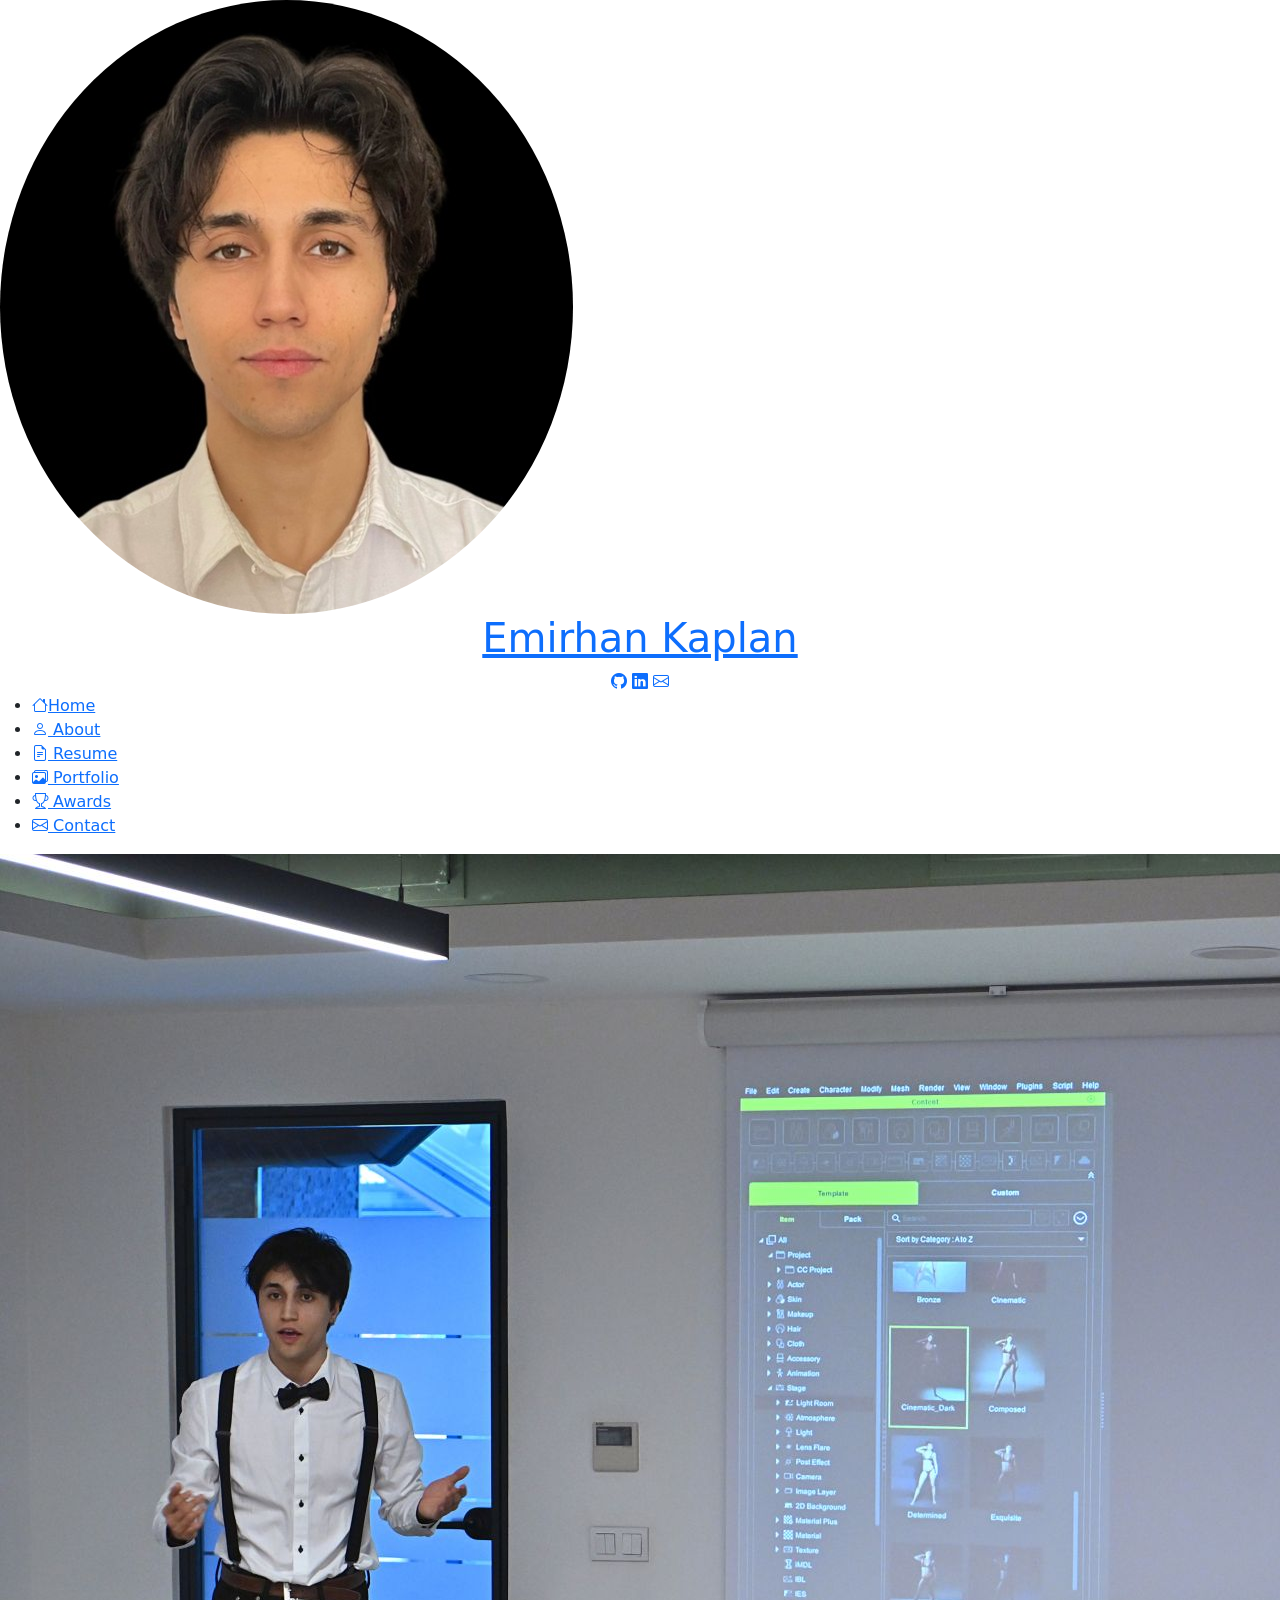
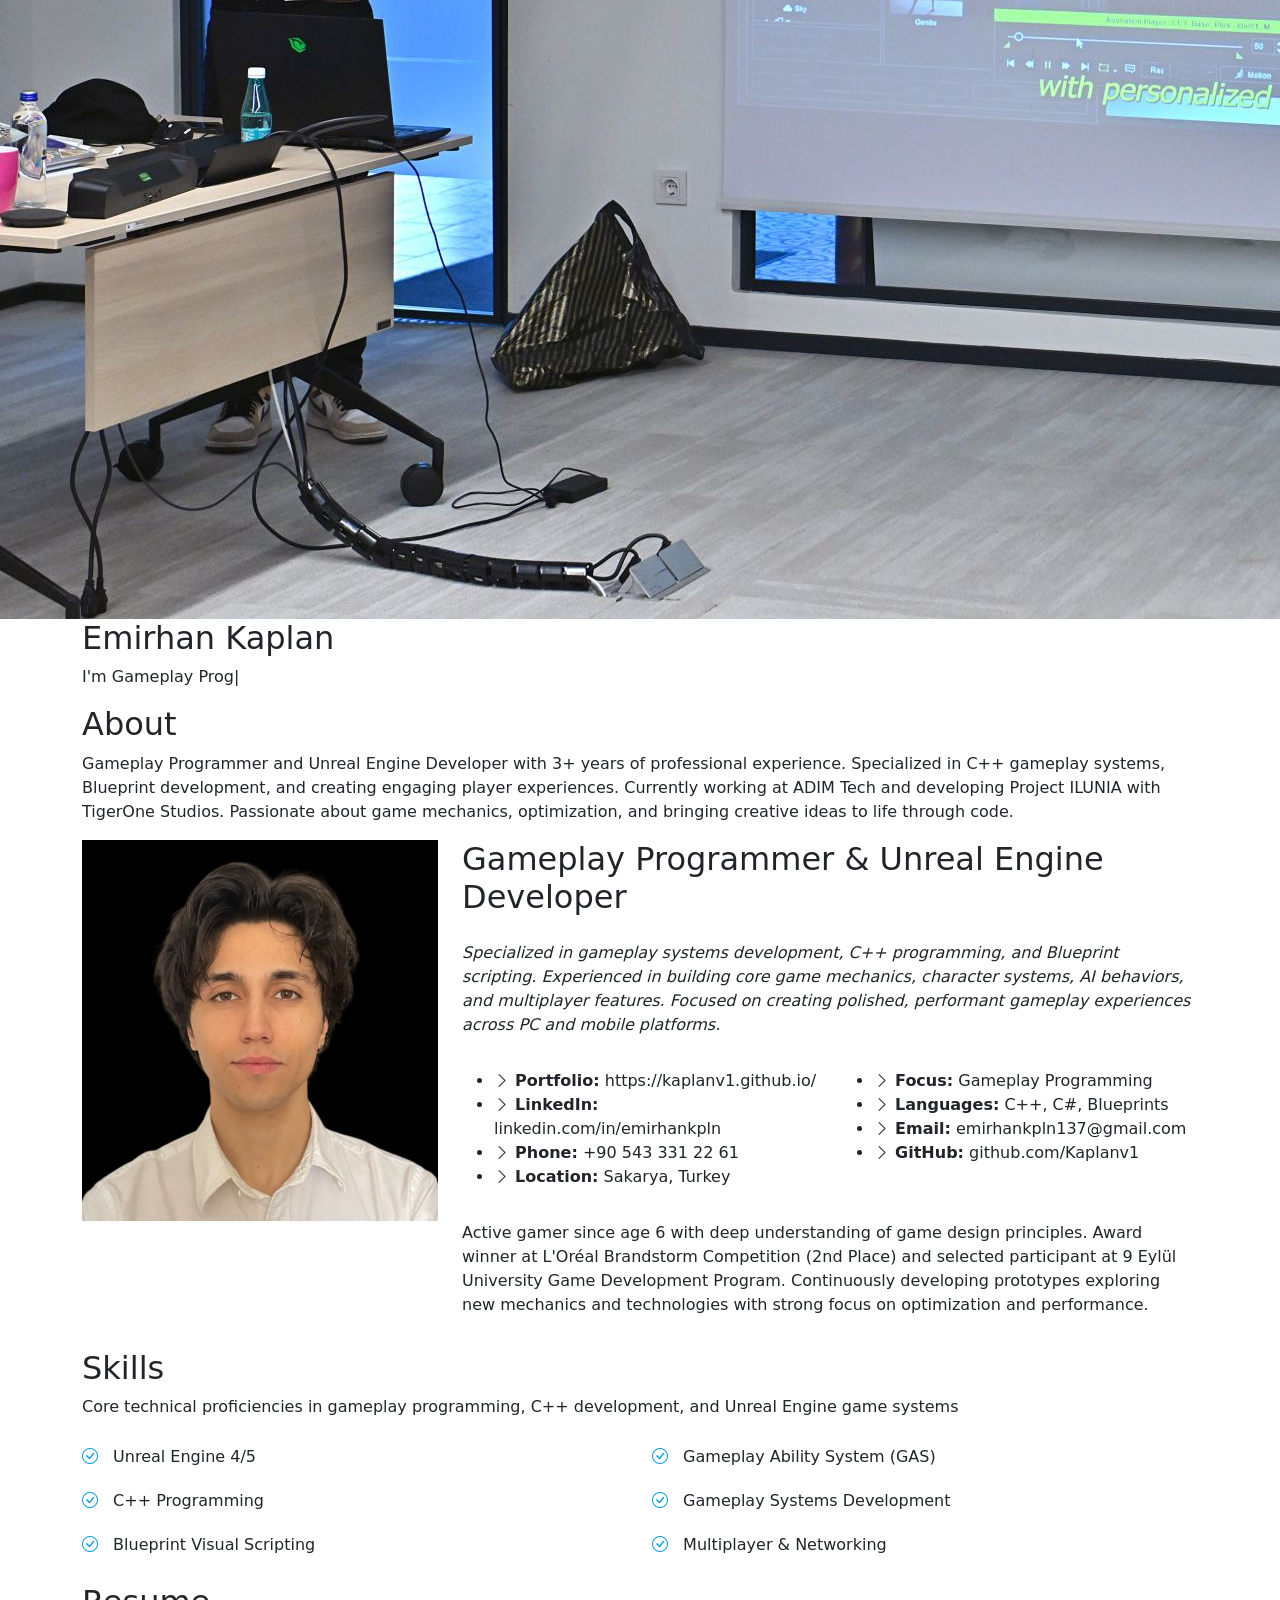
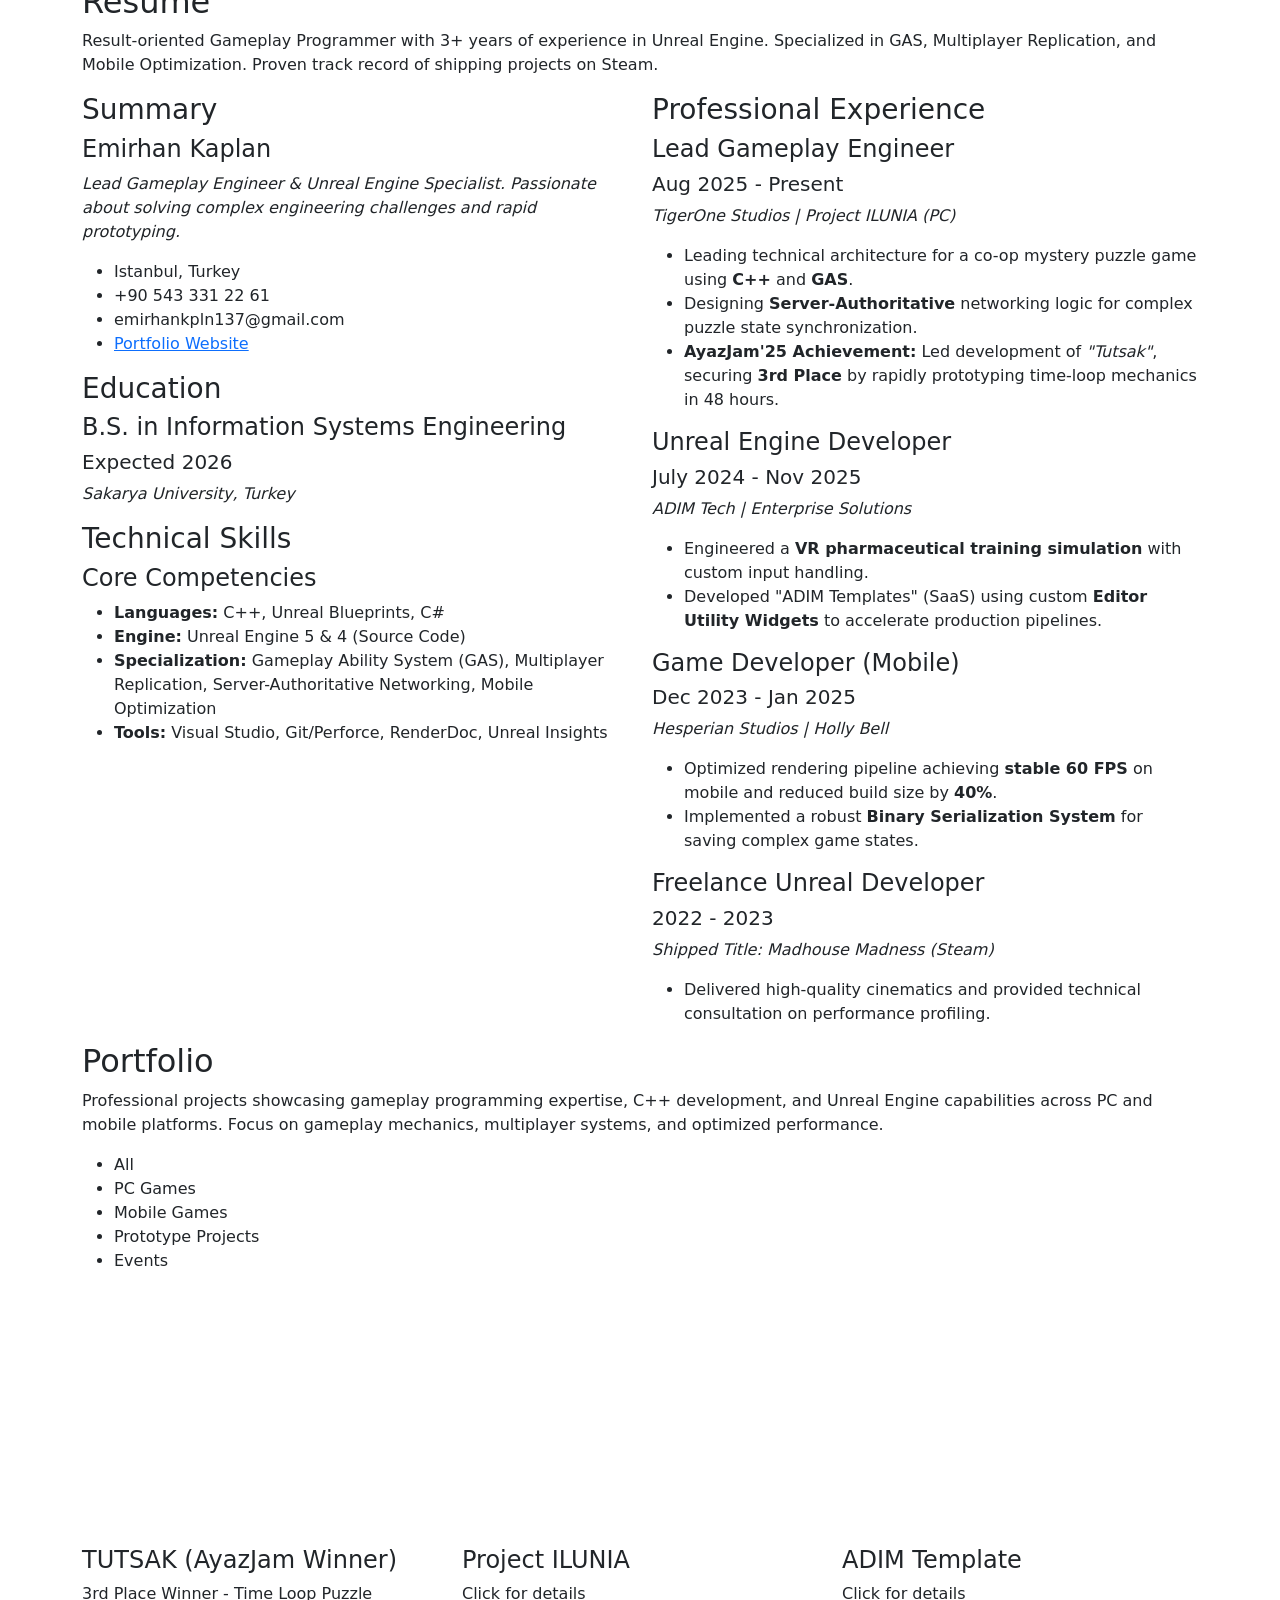
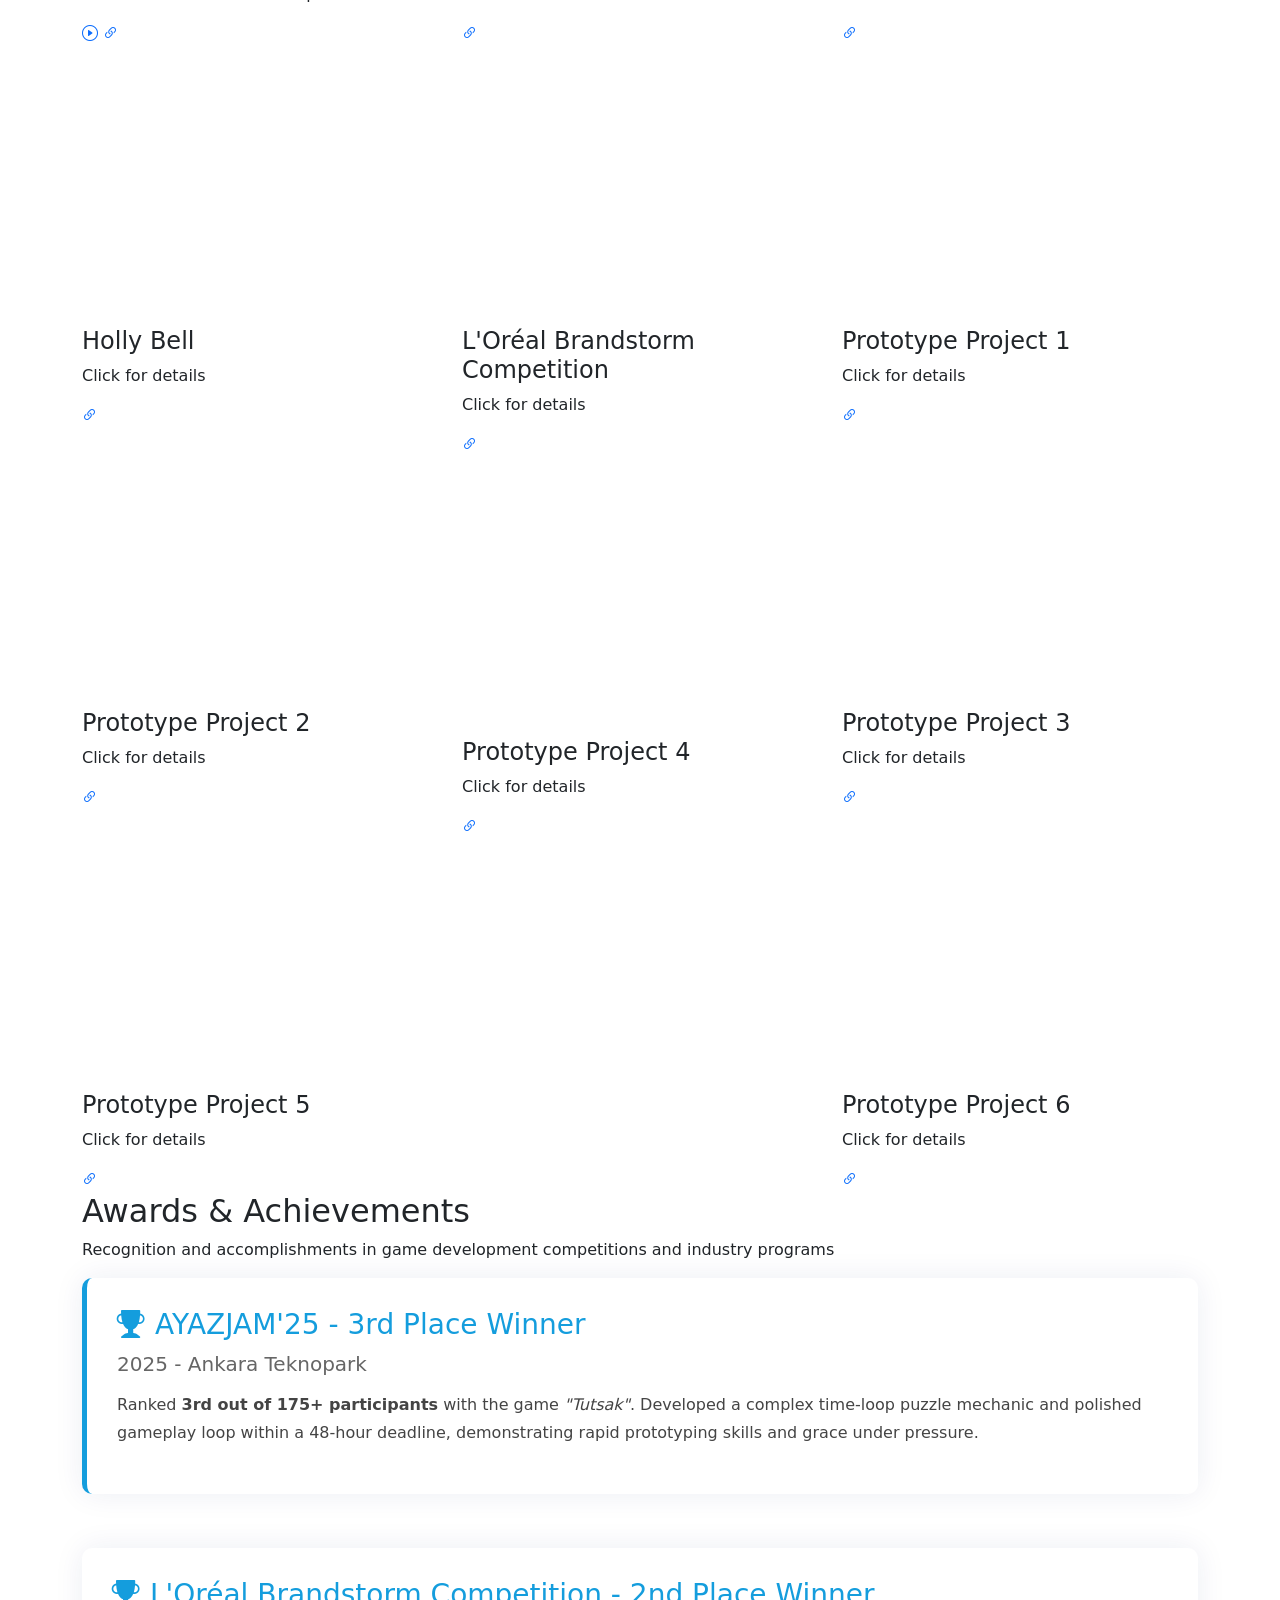
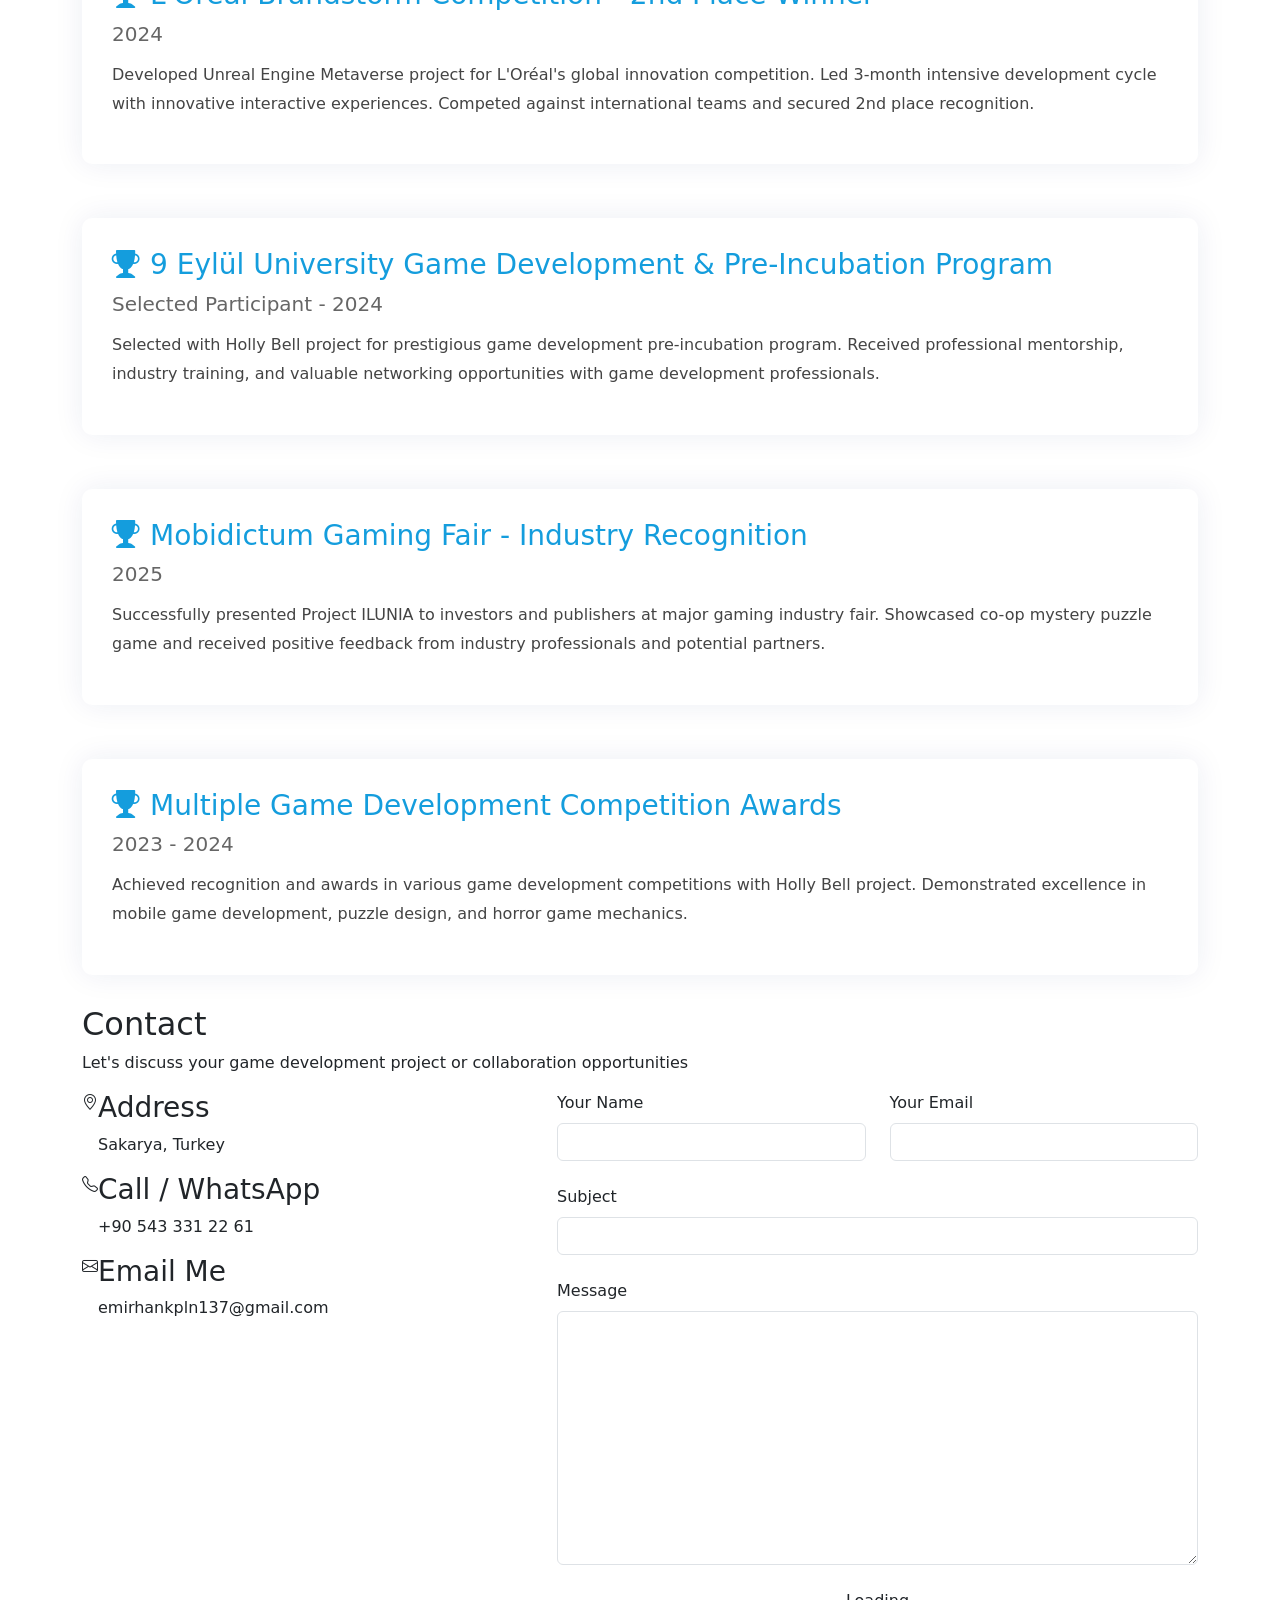
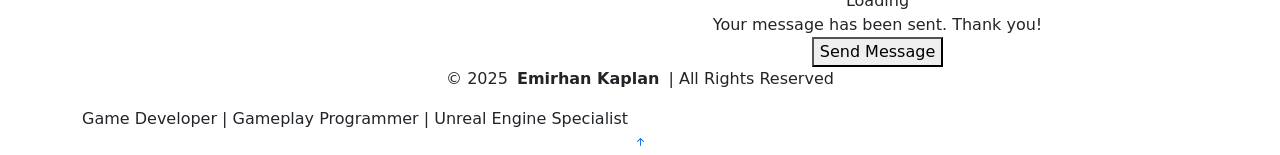
==== commit c0c177a1: "Tutsak detay sayfasi eklendi ve ana sayfadan link verildi" ====
--- a/index.html
+++ b/index.html
@@ -246,7 +246,7 @@
                   <h4>TUTSAK (AyazJam Winner)</h4>
                   <p>3rd Place Winner - Time Loop Puzzle</p>
                   <a href="https://www.youtube.com/watch?v=Jc1UZt9rqLk" title="Watch Full Video" target="_blank" class="details-link"><i class="bi bi-play-circle"></i></a>
-                  <a href="#" title="More Details" class="details-link"><i class="bi bi-link-45deg"></i></a>
+                  <a href="project-tutsak.html" title="View Project Details" class="details-link"><i class="bi bi-link-45deg"></i></a>
                 </div>
               </div>
             </div>
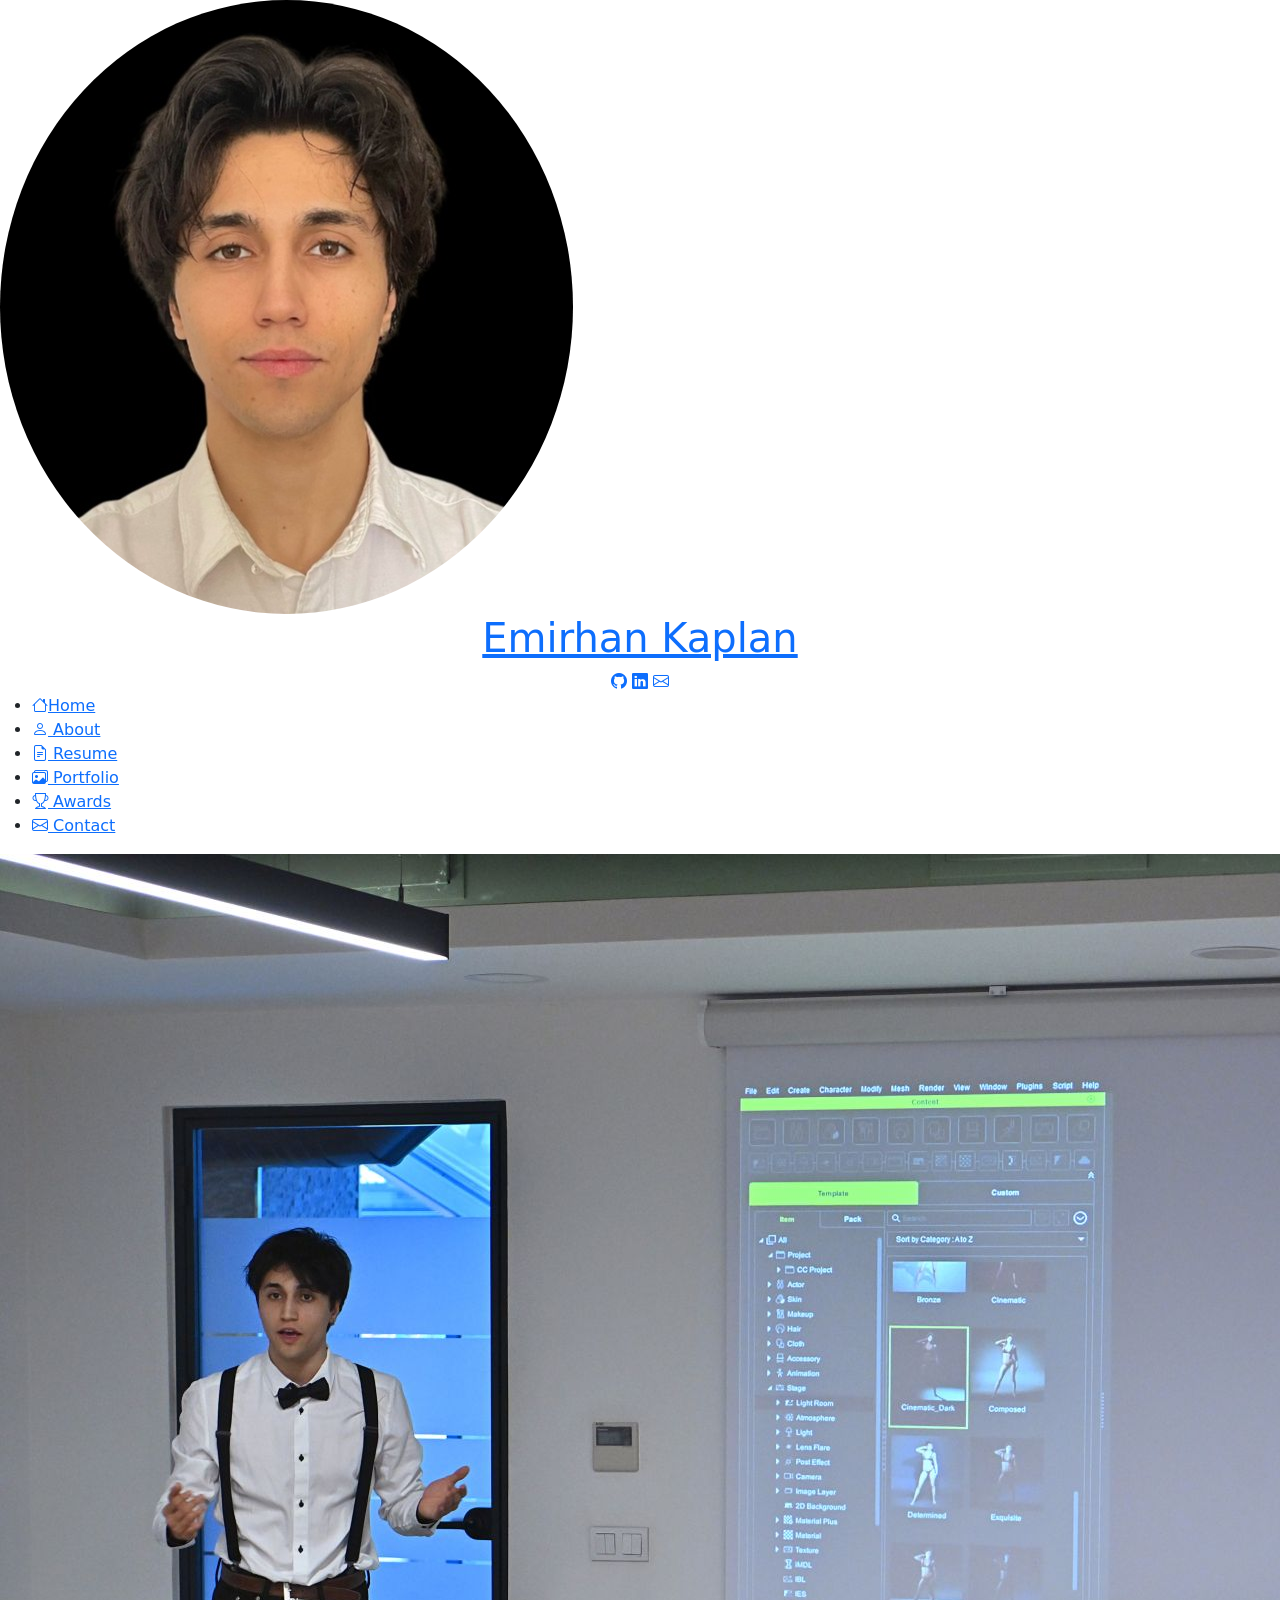
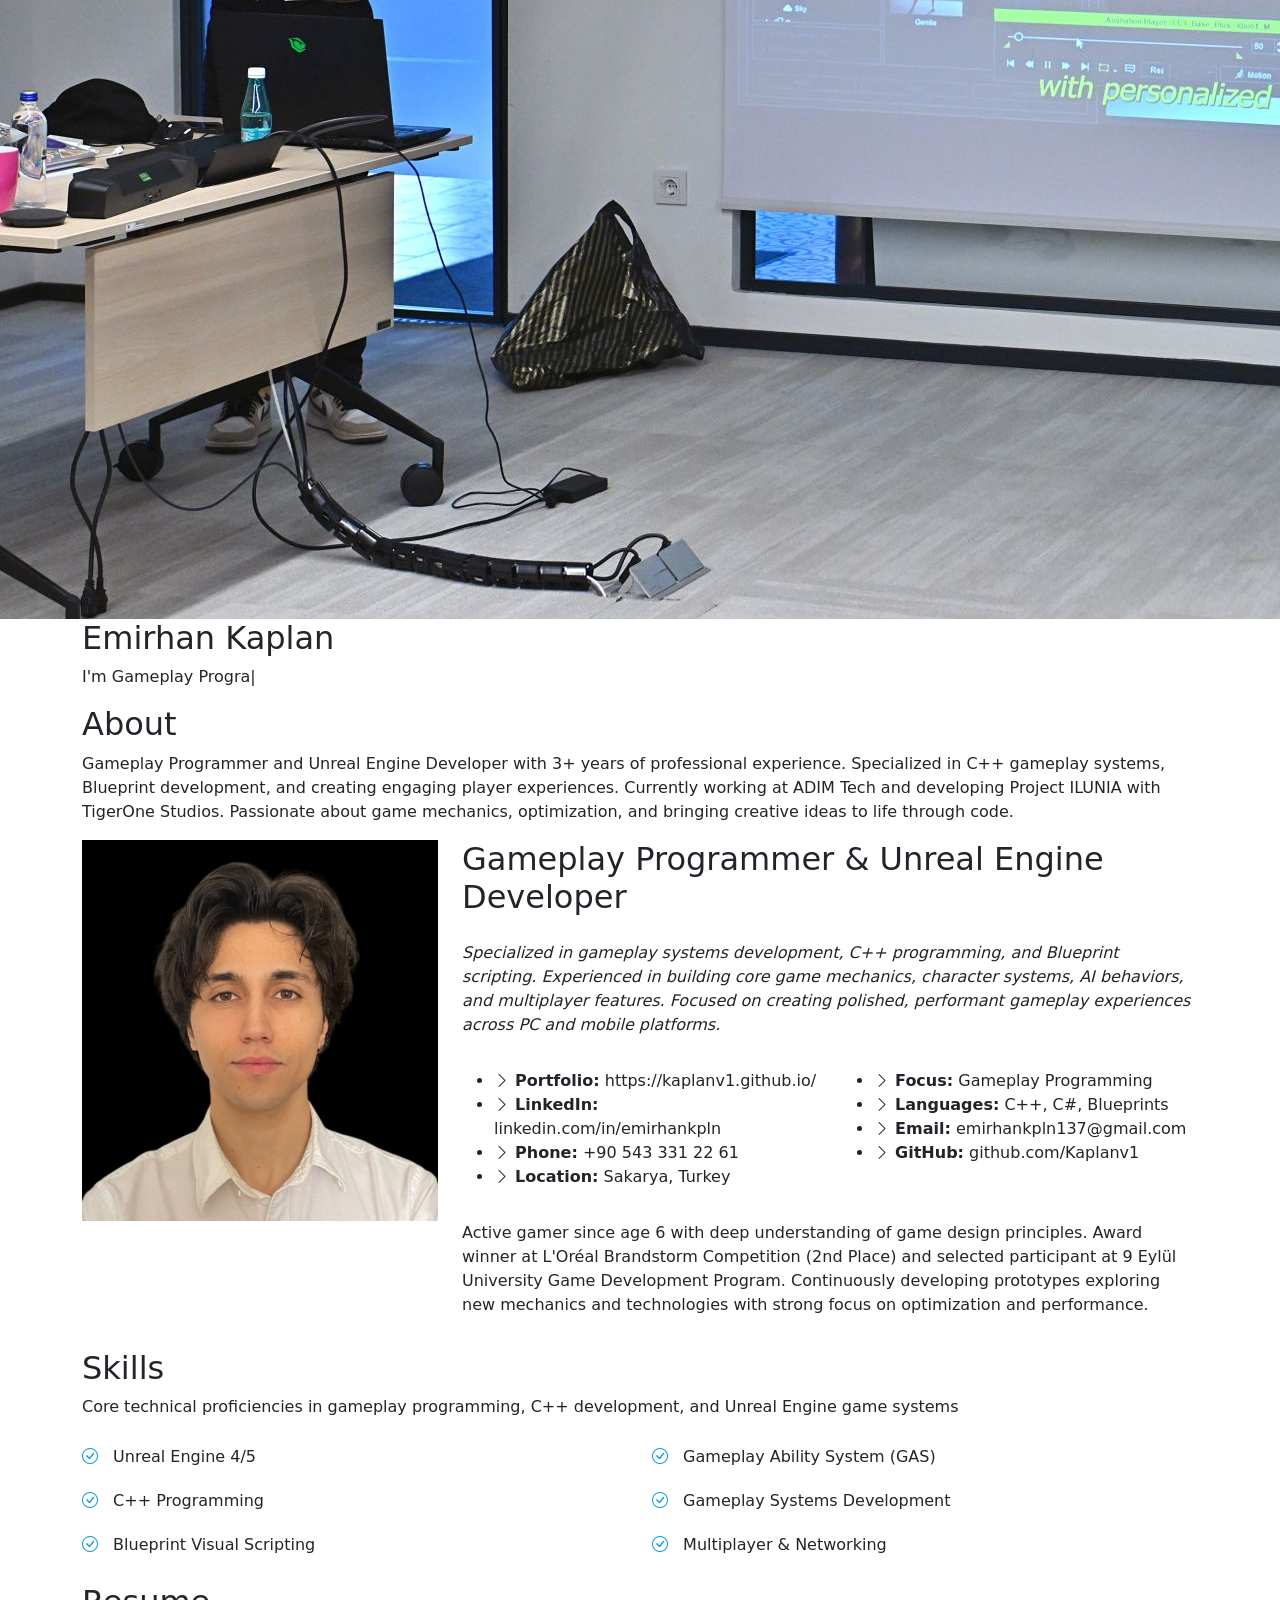
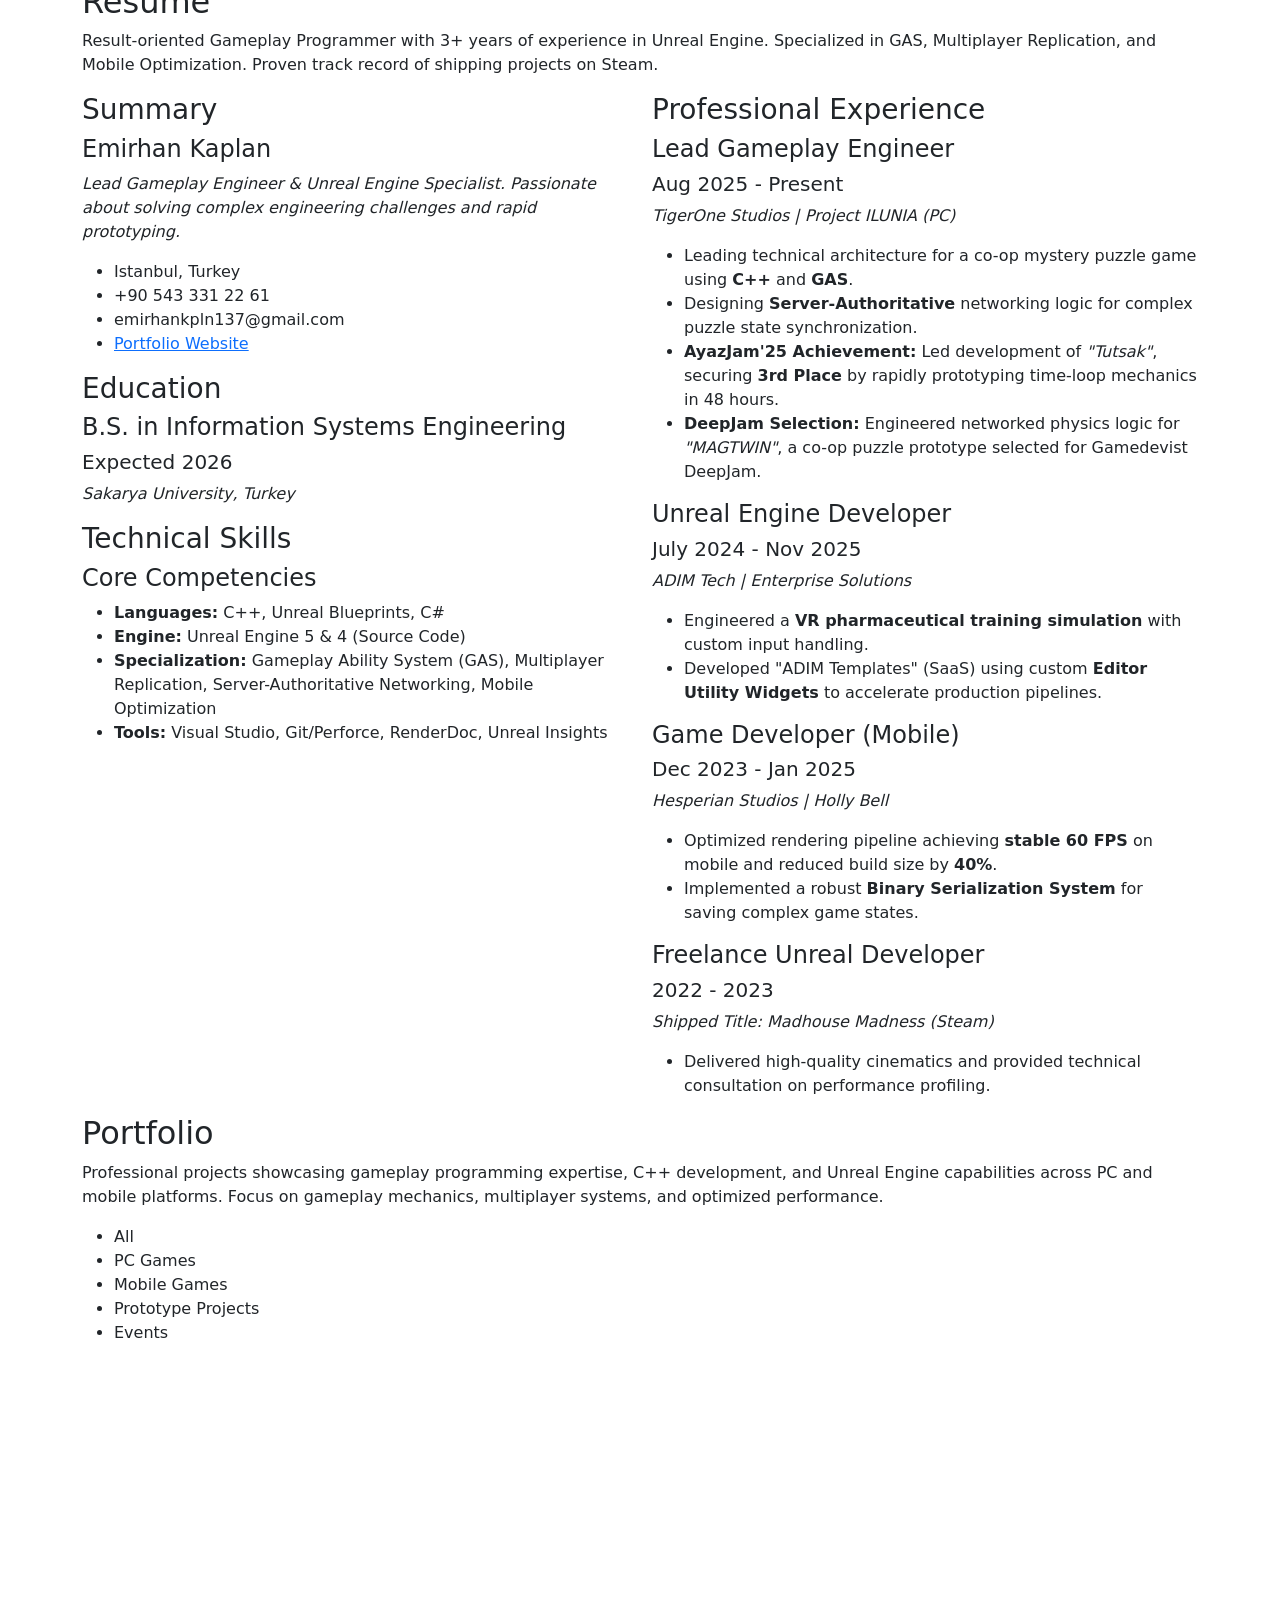
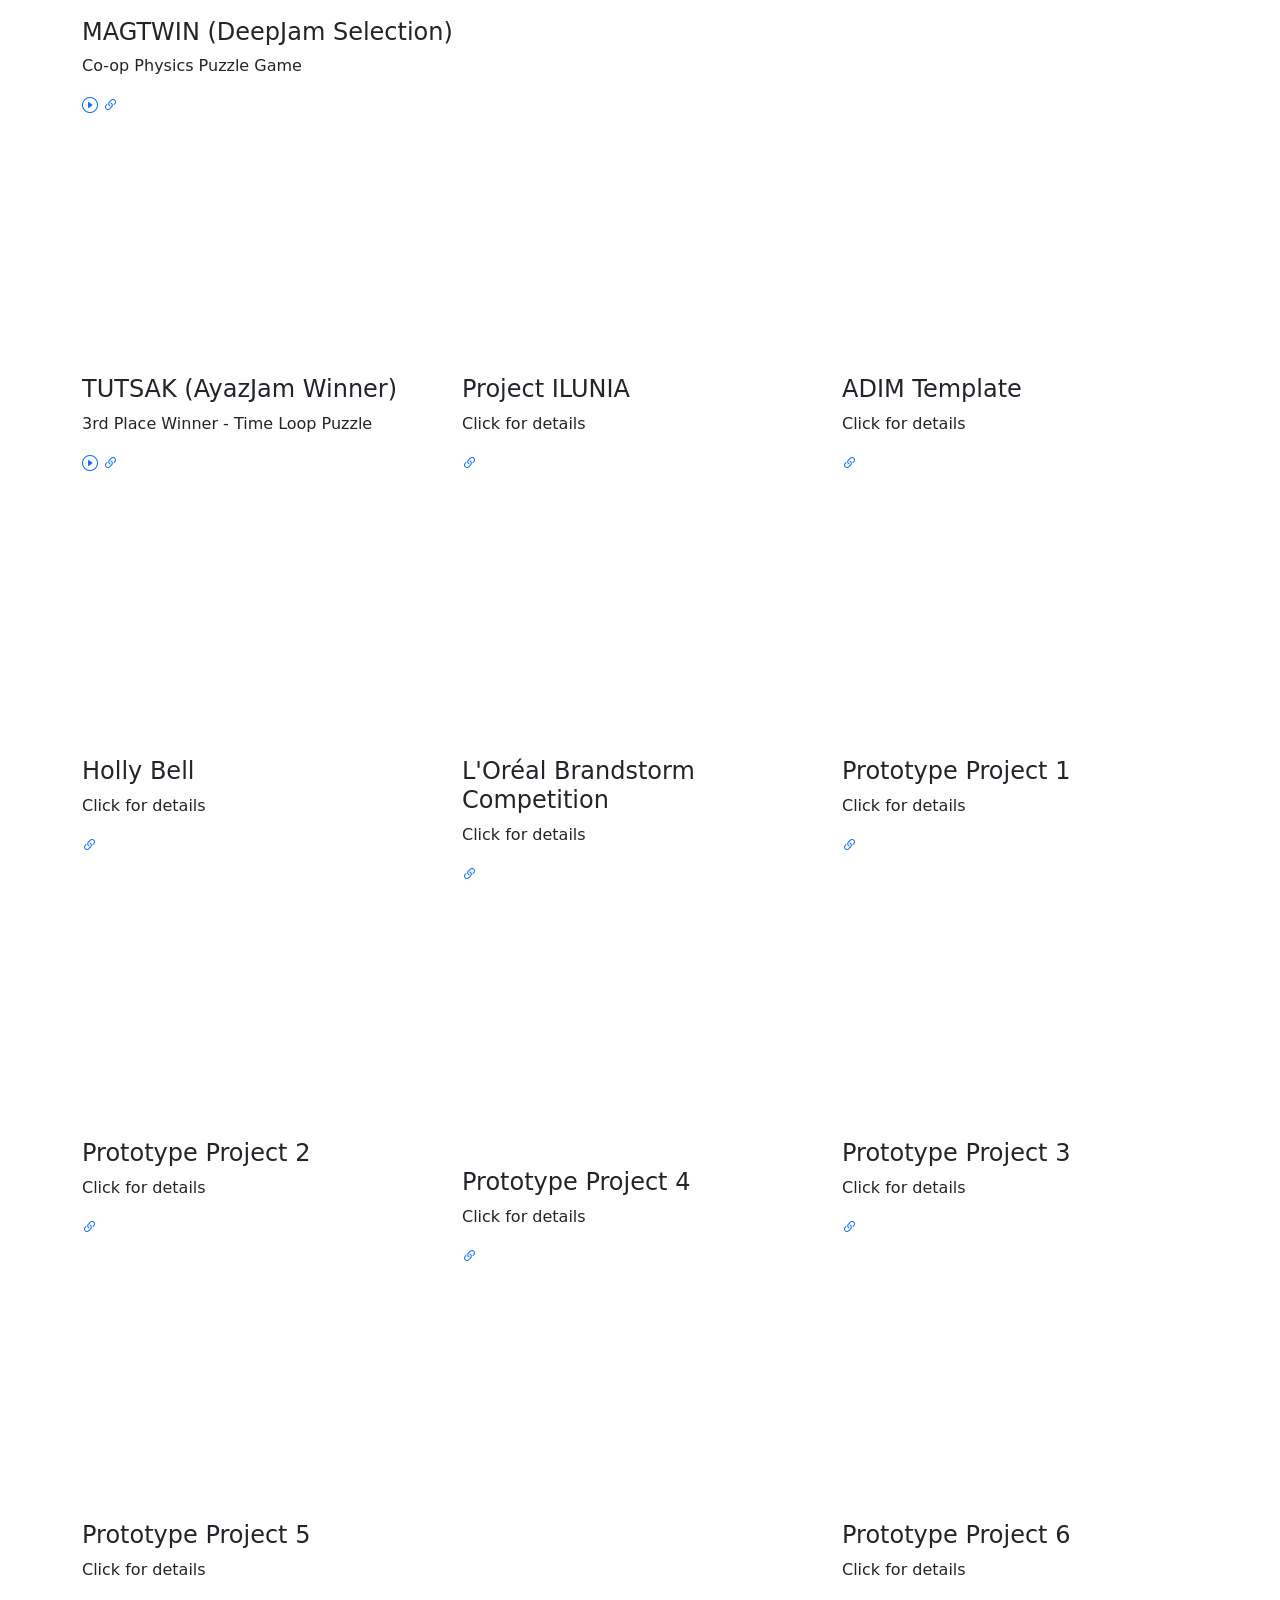
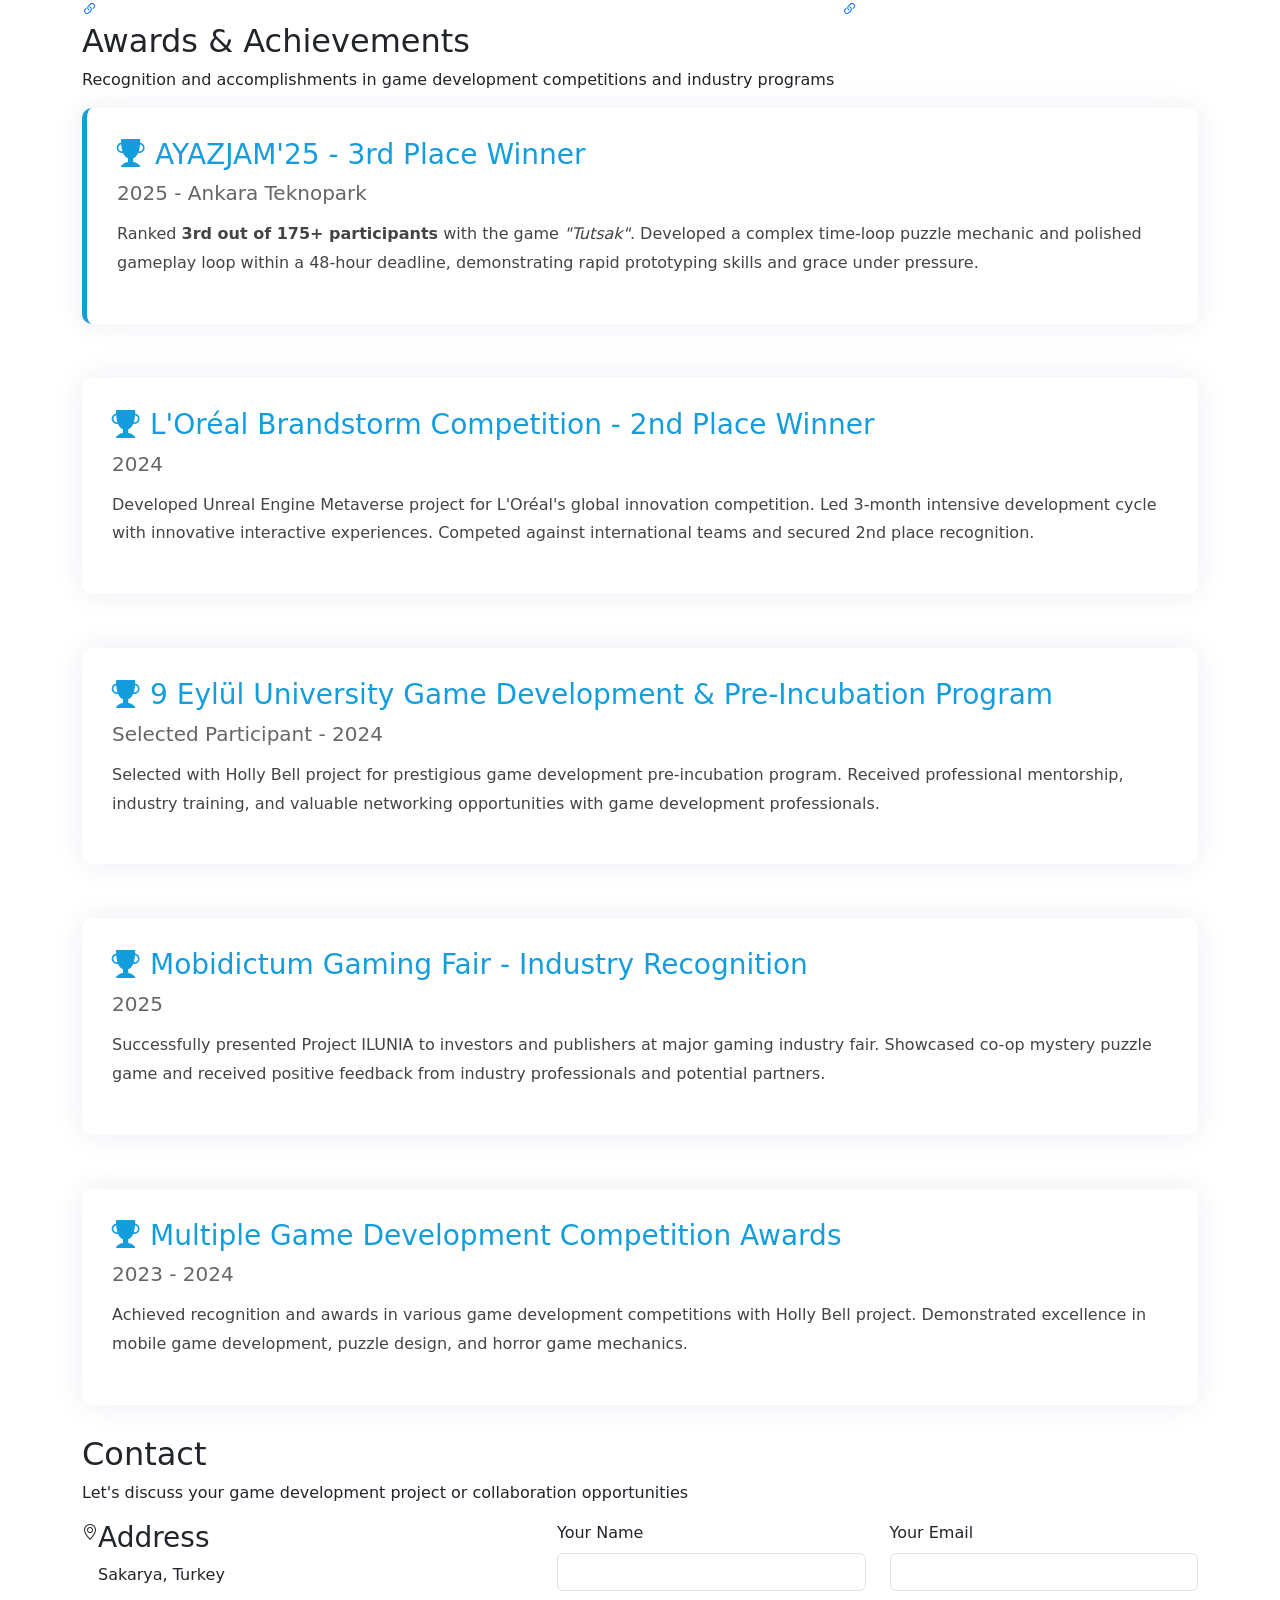
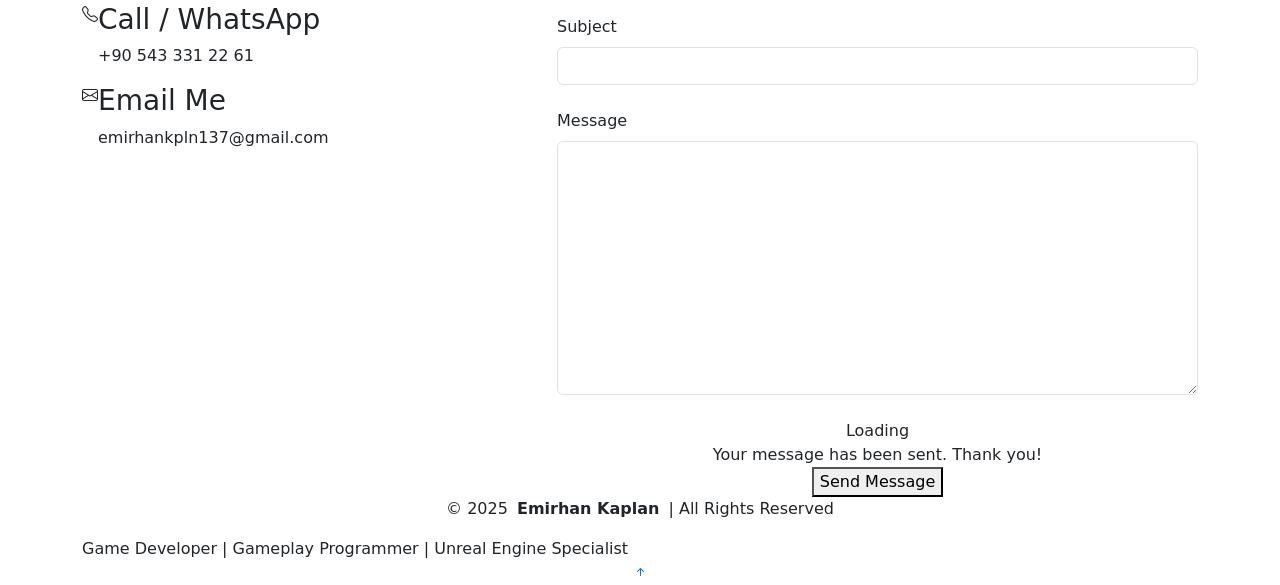
==== commit 852cd73a: "+Added MAGTWIN project" ====
--- a/index.html
+++ b/index.html
@@ -183,6 +183,7 @@
                 <li>Leading technical architecture for a co-op mystery puzzle game using <strong>C++</strong> and <strong>GAS</strong>.</li>
                 <li>Designing <strong>Server-Authoritative</strong> networking logic for complex puzzle state synchronization.</li>
                 <li><strong>AyazJam'25 Achievement:</strong> Led development of <em>"Tutsak"</em>, securing <strong>3rd Place</strong> by rapidly prototyping time-loop mechanics in 48 hours.</li>
+                <li><strong>DeepJam Selection:</strong> Engineered networked physics logic for <em>"MAGTWIN"</em>, a co-op puzzle prototype selected for Gamedevist DeepJam.</li>
               </ul>
             </div>
 
@@ -233,6 +234,21 @@
             <li data-filter=".filter-prototype">Prototype Projects</li>
             <li data-filter=".filter-events">Events</li>
           </ul>
+
+          <div class="col-lg-4 col-md-6 portfolio-item isotope-item filter-pc filter-prototype">
+              <div class="portfolio-content h-100">
+                <iframe class="img-fluid" style="width: 100%; height: 250px; border-radius: 5px;" 
+                  src="https://www.youtube.com/embed/2goX_wX7Sjc" 
+                  title="MAGTWIN Gameplay" frameborder="0" allow="accelerometer; autoplay; clipboard-write; encrypted-media; gyroscope; picture-in-picture" allowfullscreen>
+                </iframe>
+                <div class="portfolio-info">
+                  <h4>MAGTWIN (DeepJam Selection)</h4>
+                  <p>Co-op Physics Puzzle Game</p>
+                  <a href="https://www.youtube.com/watch?v=2goX_wX7Sjc" title="Watch Video" target="_blank" class="details-link"><i class="bi bi-play-circle"></i></a>
+                  <a href="project-magtwin.html" title="View Project Details" class="details-link"><i class="bi bi-link-45deg"></i></a>  
+                </div>
+              </div>
+            </div>
           
           <div class="row gy-4 isotope-container" data-aos="fade-up" data-aos-delay="200">
             
@@ -246,7 +262,7 @@
                   <h4>TUTSAK (AyazJam Winner)</h4>
                   <p>3rd Place Winner - Time Loop Puzzle</p>
                   <a href="https://www.youtube.com/watch?v=Jc1UZt9rqLk" title="Watch Full Video" target="_blank" class="details-link"><i class="bi bi-play-circle"></i></a>
-                  <a href="project-tutsak.html" title="View Project Details" class="details-link"><i class="bi bi-link-45deg"></i></a>
+                  <a href="project-tutsak.html" title="View Project Details" class="details-link"><i class="bi bi-link-45deg"></i></a>  
                 </div>
               </div>
             </div>
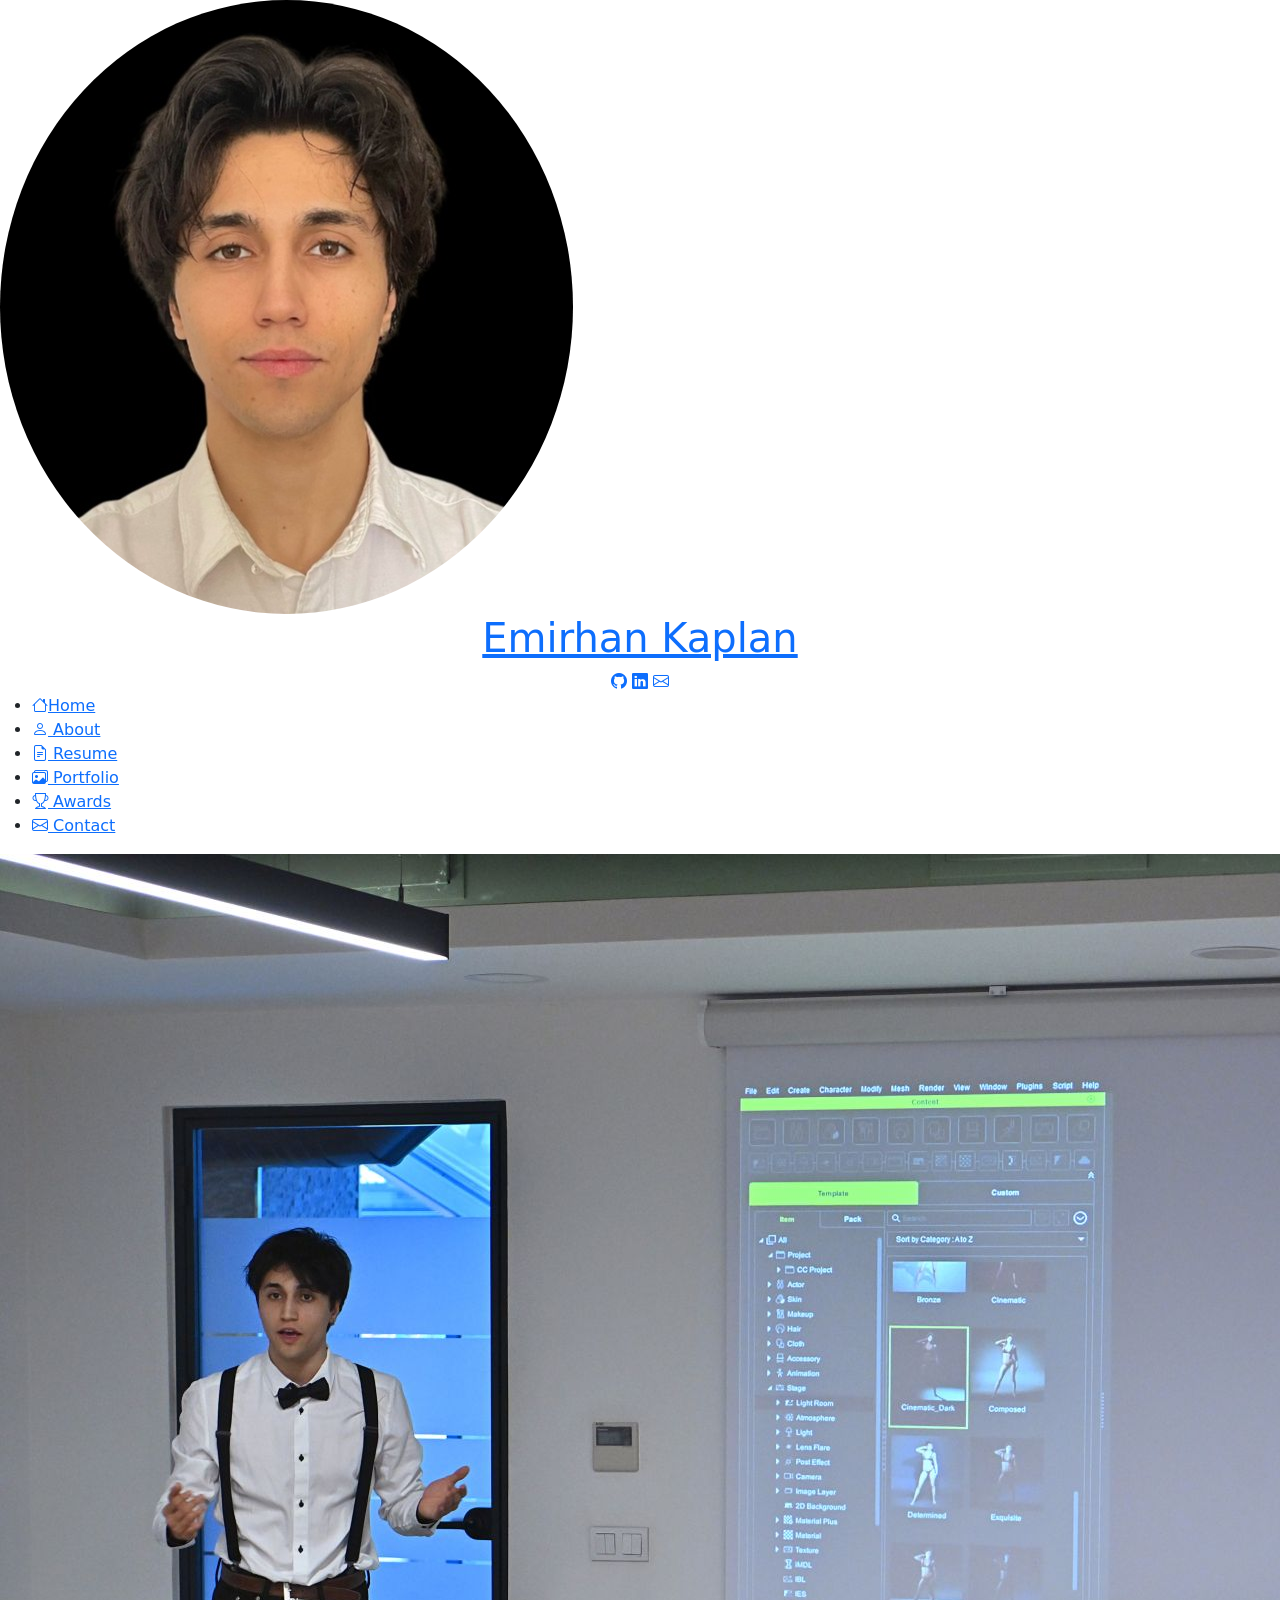
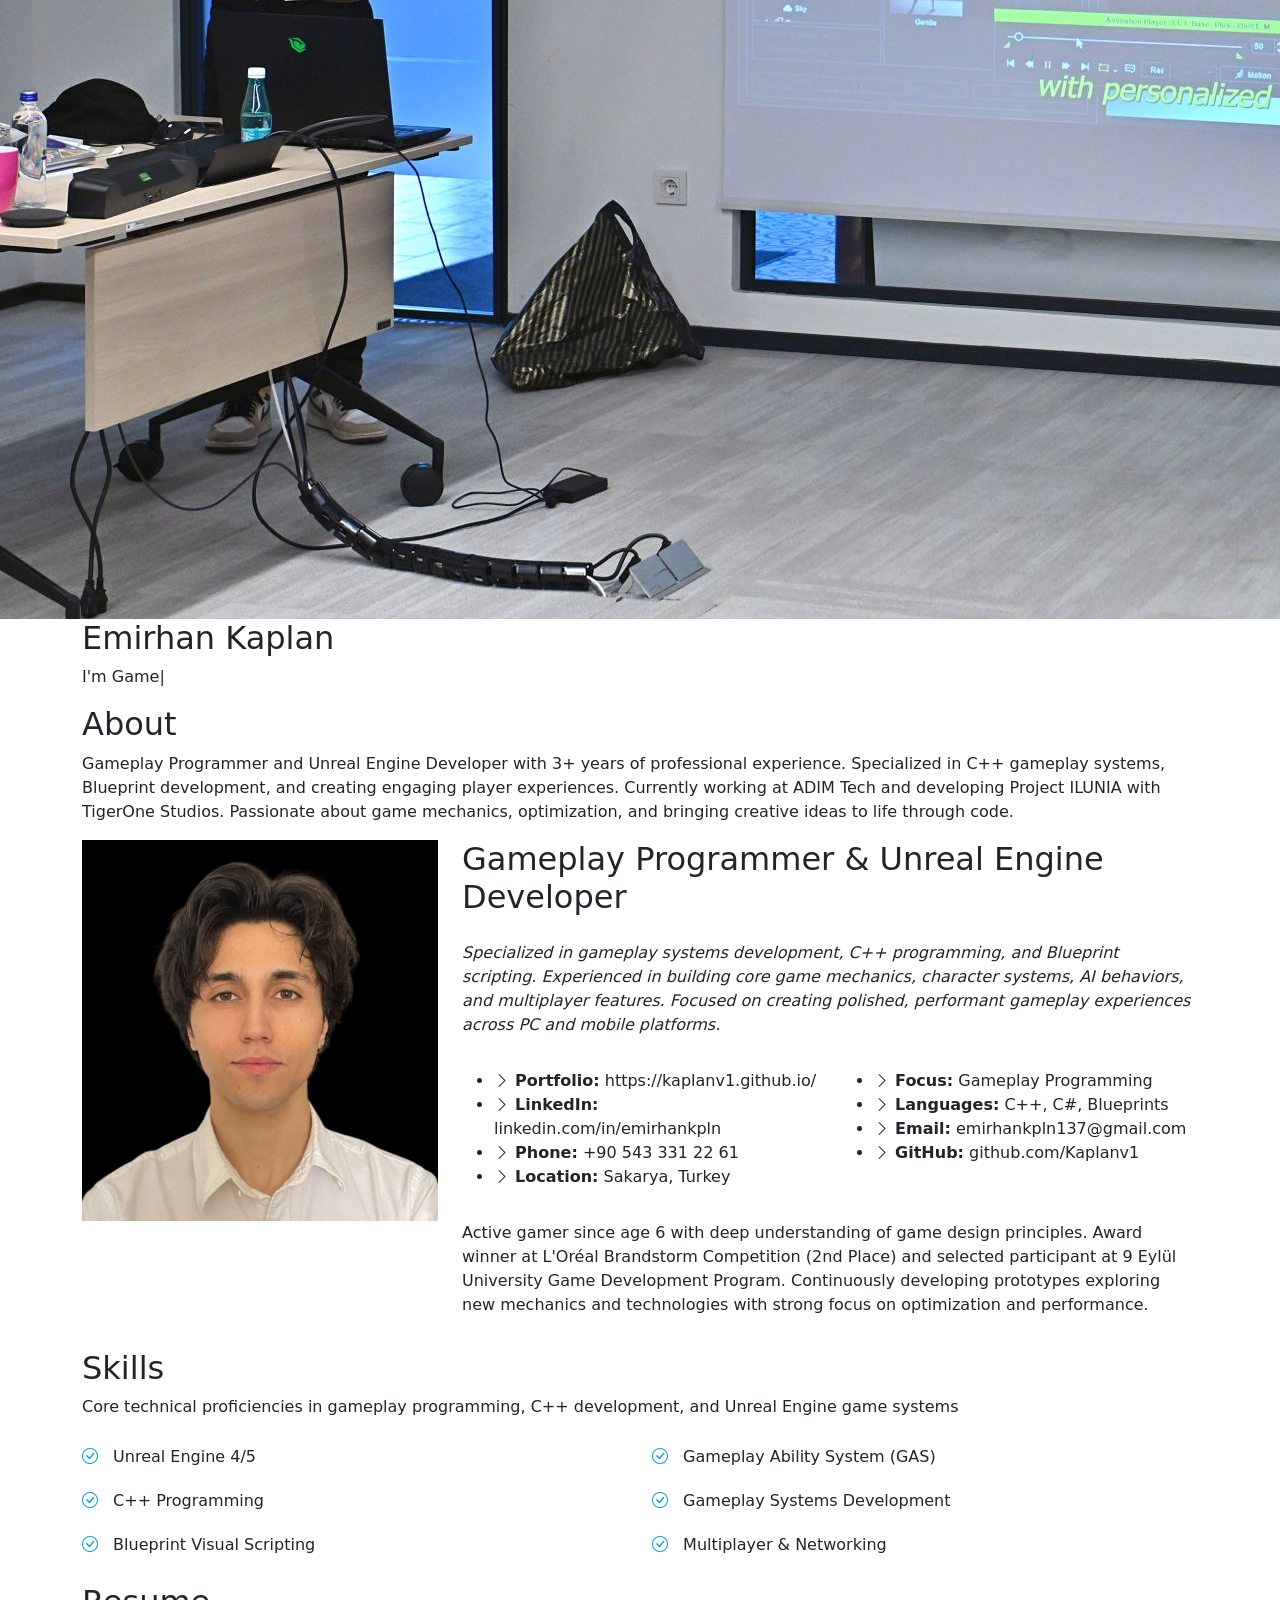
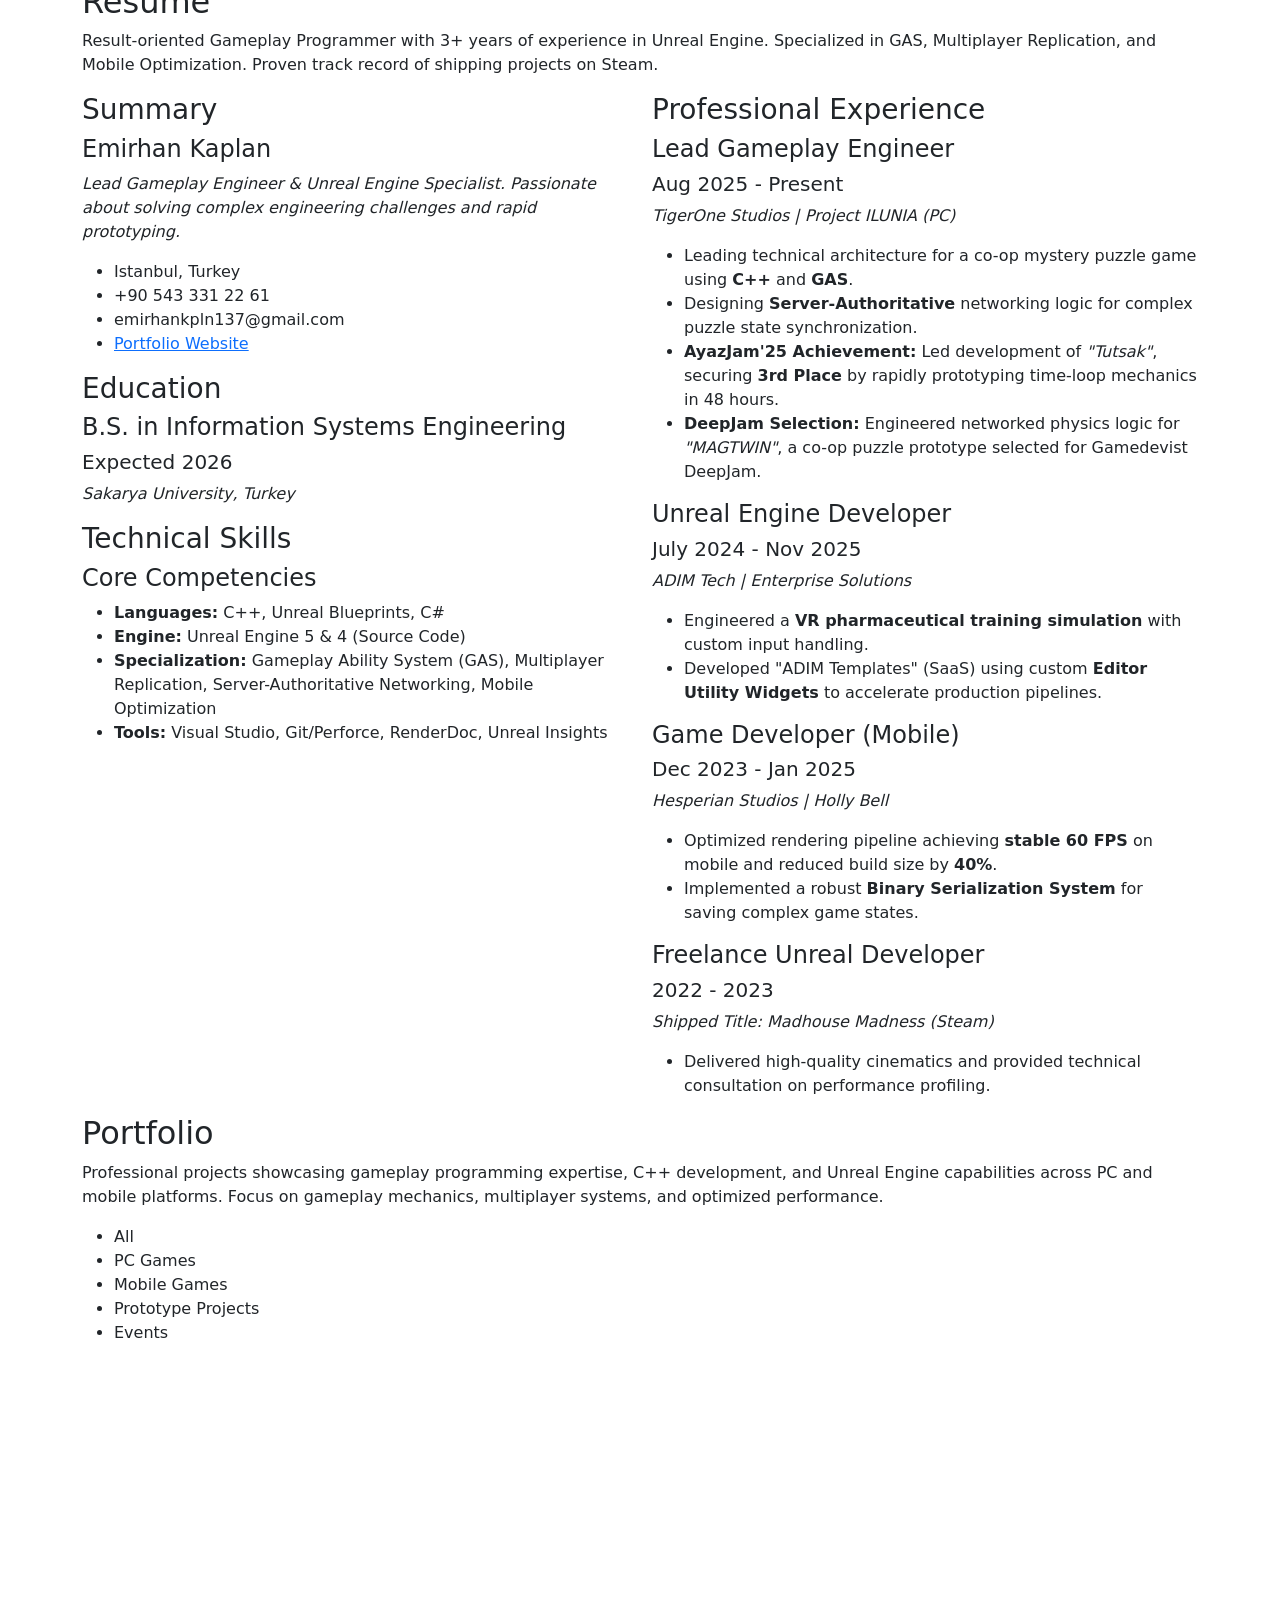
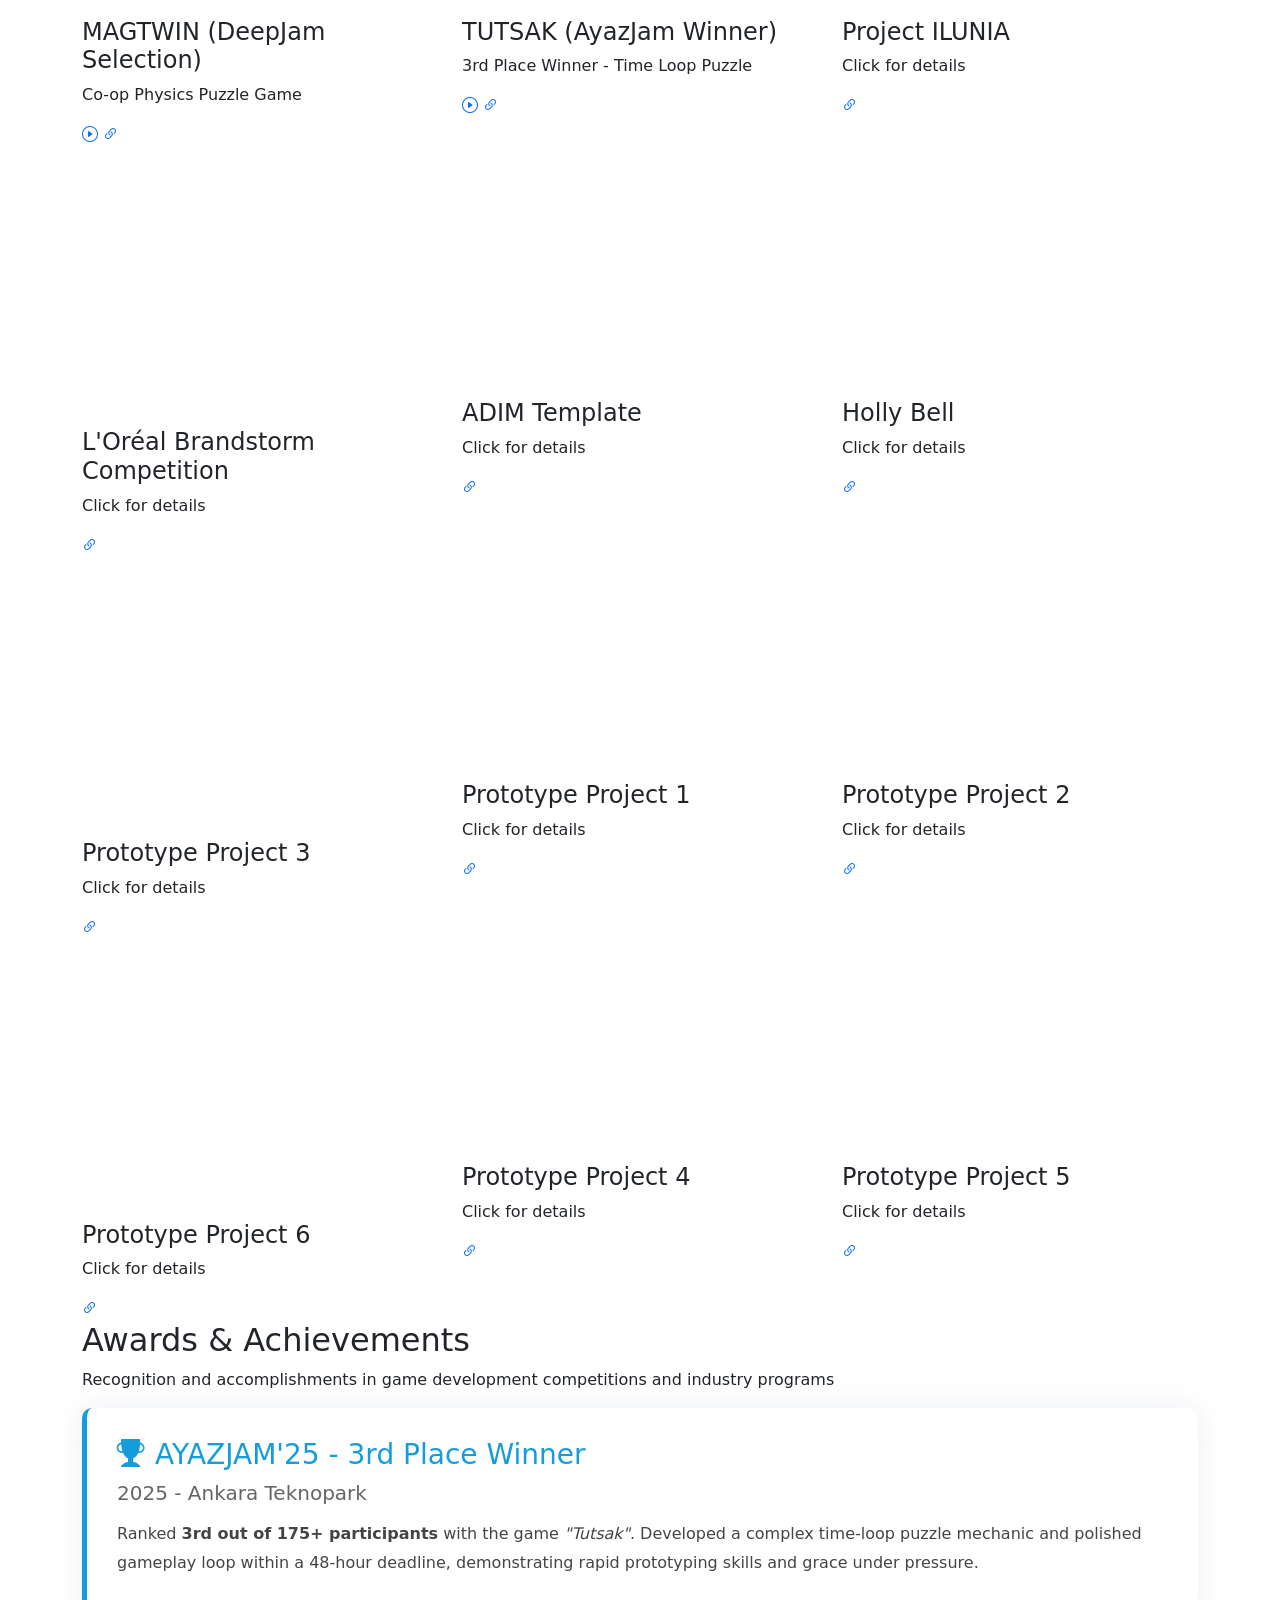
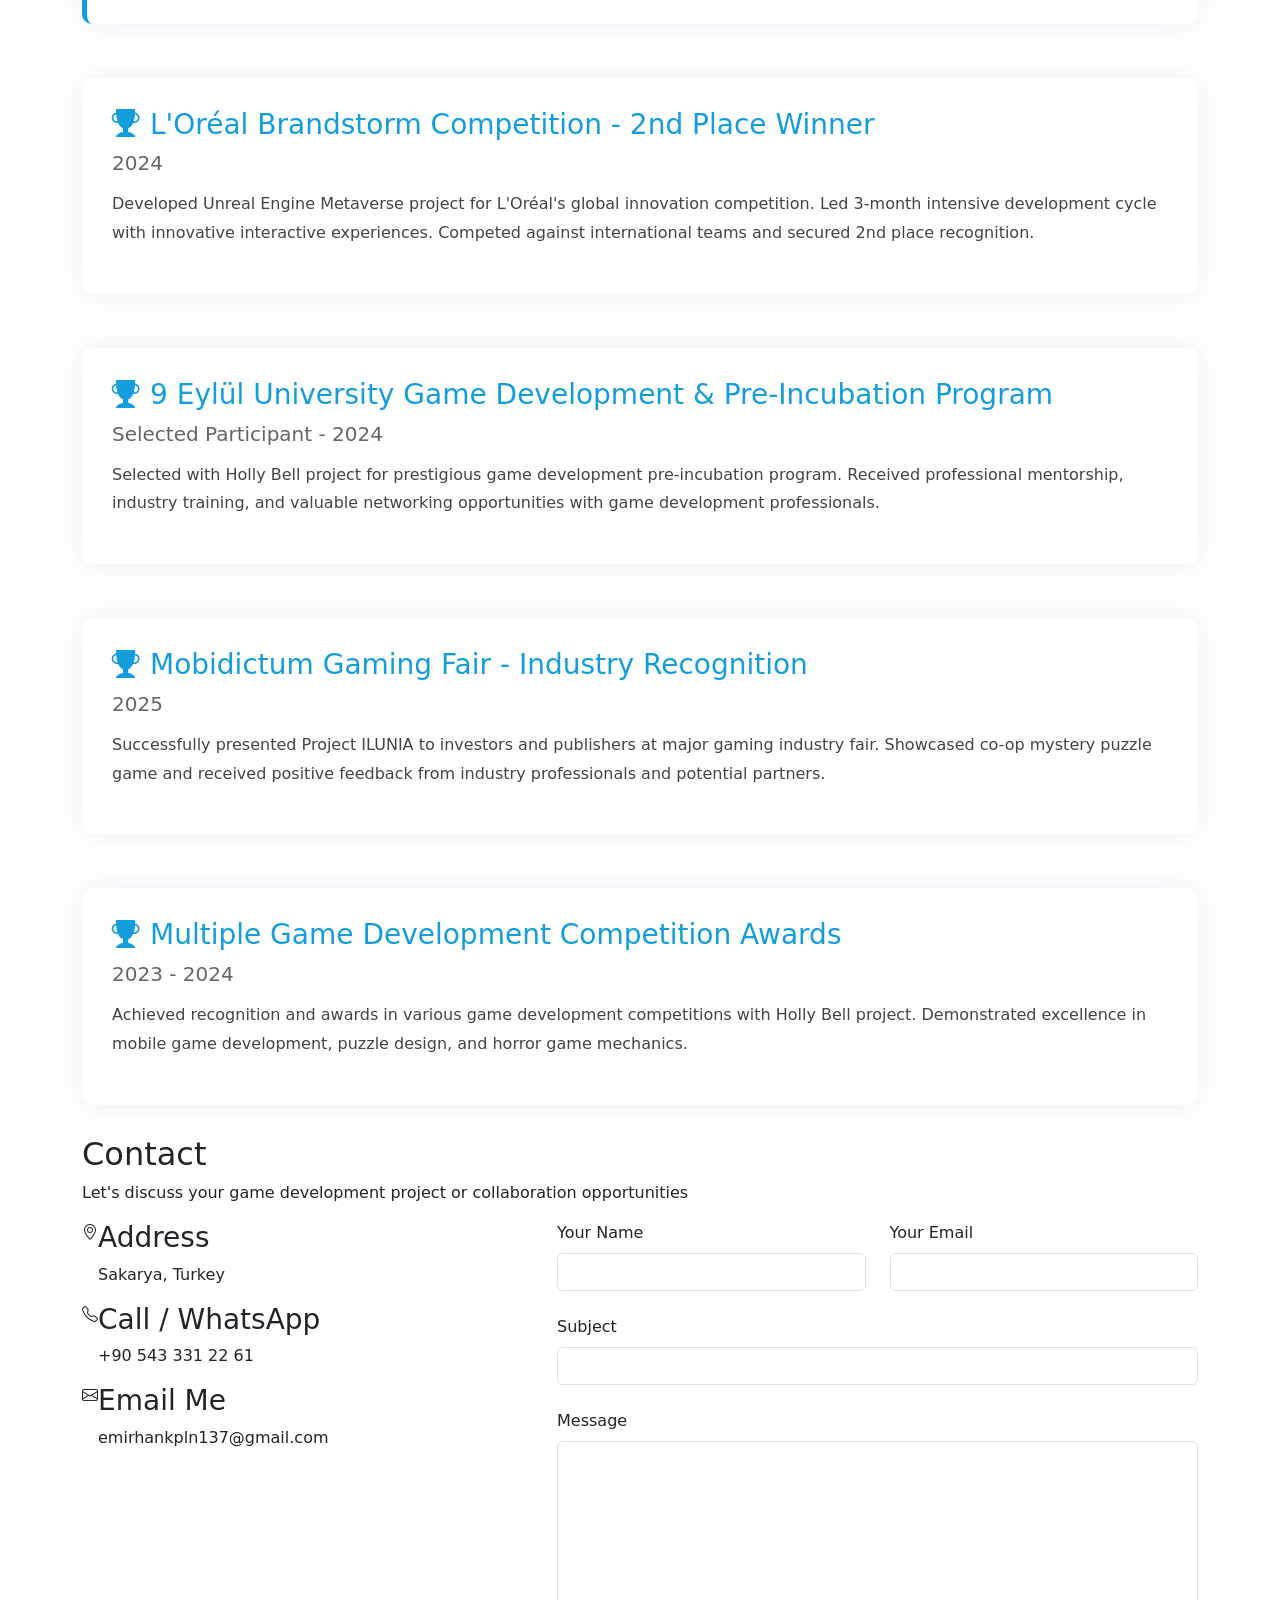
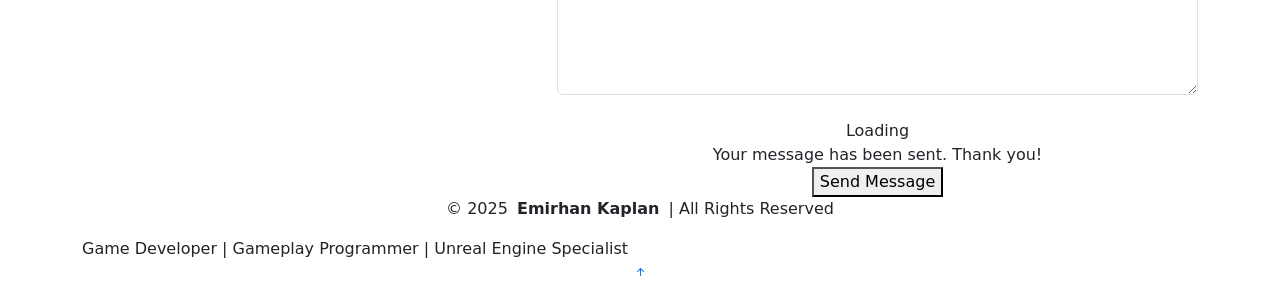
==== commit 6ca0b1b3: "+Added Lazy load" ====
--- a/index.html
+++ b/index.html
@@ -220,7 +220,7 @@
       </div>
     </section>
 
-    <section id="portfolio" class="portfolio section light-background">
+  <section id="portfolio" class="portfolio section light-background">
       <div class="container section-title" data-aos="fade-up">
         <h2>Portfolio</h2>
         <p>Professional projects showcasing gameplay programming expertise, C++ development, and Unreal Engine capabilities across PC and mobile platforms. Focus on gameplay mechanics, multiplayer systems, and optimized performance.</p>
@@ -235,9 +235,11 @@
             <li data-filter=".filter-events">Events</li>
           </ul>
 
-          <div class="col-lg-4 col-md-6 portfolio-item isotope-item filter-pc filter-prototype">
-              <div class="portfolio-content h-100">
-                <iframe class="img-fluid" style="width: 100%; height: 250px; border-radius: 5px;" 
+          <div class="row gy-4 isotope-container" data-aos="fade-up" data-aos-delay="200">
+            
+            <div class="col-lg-4 col-md-6 portfolio-item isotope-item filter-pc filter-prototype">
+              <div class="portfolio-content h-100">
+                <iframe class="img-fluid" loading="lazy" style="width: 100%; height: 250px; border-radius: 5px;" 
                   src="https://www.youtube.com/embed/2goX_wX7Sjc" 
                   title="MAGTWIN Gameplay" frameborder="0" allow="accelerometer; autoplay; clipboard-write; encrypted-media; gyroscope; picture-in-picture" allowfullscreen>
                 </iframe>
@@ -249,13 +251,11 @@
                 </div>
               </div>
             </div>
-          
-          <div class="row gy-4 isotope-container" data-aos="fade-up" data-aos-delay="200">
-            
+
             <div class="col-lg-4 col-md-6 portfolio-item isotope-item filter-pc filter-events">
               <div class="portfolio-content h-100">
-                <iframe class="img-fluid" style="width: 100%; height: 250px; border-radius: 5px;" 
-                  src="https://www.youtube.com/embed/Jc1UZt9rqLk?autoplay=1&mute=1&loop=1&playlist=Jc1UZt9rqLk" 
+                <iframe class="img-fluid" loading="lazy" style="width: 100%; height: 250px; border-radius: 5px;" 
+                  src="https://www.youtube.com/embed/Jc1UZt9rqLk" 
                   title="Tutsak Gameplay" frameborder="0" allow="accelerometer; autoplay; clipboard-write; encrypted-media; gyroscope; picture-in-picture" allowfullscreen>
                 </iframe>
                 <div class="portfolio-info">
@@ -269,7 +269,9 @@
 
             <div class="col-lg-4 col-md-6 portfolio-item isotope-item filter-pc">
               <div class="portfolio-content h-100">
-                <iframe class="img-fluid" style="width: 100%; height: 250px; border-radius: 5px;" src="https://www.youtube.com/embed/3sx00snLu2A?autoplay=1&mute=1&loop=1&playlist=3sx00snLu2A" title="YouTube video player" frameborder="0" allow="accelerometer; autoplay; clipboard-write; encrypted-media; gyroscope; picture-in-picture; web-share" referrerpolicy="strict-origin-when-cross-origin" allowfullscreen>
+                <iframe class="img-fluid" loading="lazy" style="width: 100%; height: 250px; border-radius: 5px;" 
+                  src="https://www.youtube.com/embed/3sx00snLu2A" 
+                  title="YouTube video player" frameborder="0" allow="accelerometer; autoplay; clipboard-write; encrypted-media; gyroscope; picture-in-picture; web-share" referrerpolicy="strict-origin-when-cross-origin" allowfullscreen>
                 </iframe>
                 <div class="portfolio-info">
                   <h4>Project ILUNIA</h4>
@@ -281,7 +283,9 @@
             
             <div class="col-lg-4 col-md-6 portfolio-item isotope-item filter-pc">
               <div class="portfolio-content h-100">
-                <iframe class="img-fluid" style="width: 100%; height: 250px; border-radius: 5px;" src="https://www.youtube.com/embed/9agpT1baS6w?autoplay=1&mute=1&loop=1&playlist=9agpT1baS6w" title="YouTube video player" frameborder="0" allow="accelerometer; autoplay; clipboard-write; encrypted-media; gyroscope; picture-in-picture; web-share" referrerpolicy="strict-origin-when-cross-origin" allowfullscreen>
+                <iframe class="img-fluid" loading="lazy" style="width: 100%; height: 250px; border-radius: 5px;" 
+                  src="https://www.youtube.com/embed/9agpT1baS6w" 
+                  title="YouTube video player" frameborder="0" allow="accelerometer; autoplay; clipboard-write; encrypted-media; gyroscope; picture-in-picture; web-share" referrerpolicy="strict-origin-when-cross-origin" allowfullscreen>
                 </iframe>
                 <div class="portfolio-info">
                   <h4>ADIM Template</h4>
@@ -293,7 +297,9 @@
             
             <div class="col-lg-4 col-md-6 portfolio-item isotope-item filter-mobile">
               <div class="portfolio-content h-100">
-                <iframe class="img-fluid" style="width: 100%; height: 250px; border-radius: 5px;" src="https://www.youtube.com/embed/S3wYseSo4BU?autoplay=1&mute=1&loop=1&playlist=S3wYseSo4BU" title="YouTube video player" frameborder="0" allow="accelerometer; autoplay; clipboard-write; encrypted-media; gyroscope; picture-in-picture; web-share" referrerpolicy="strict-origin-when-cross-origin" allowfullscreen>
+                <iframe class="img-fluid" loading="lazy" style="width: 100%; height: 250px; border-radius: 5px;" 
+                  src="https://www.youtube.com/embed/S3wYseSo4BU" 
+                  title="YouTube video player" frameborder="0" allow="accelerometer; autoplay; clipboard-write; encrypted-media; gyroscope; picture-in-picture; web-share" referrerpolicy="strict-origin-when-cross-origin" allowfullscreen>
                 </iframe>
                 <div class="portfolio-info">
                   <h4>Holly Bell</h4>
@@ -305,7 +311,9 @@
             
             <div class="col-lg-4 col-md-6 portfolio-item isotope-item filter-events">
               <div class="portfolio-content h-100">
-                <iframe class="img-fluid" style="width: 100%; height: 250px; border-radius: 5px;" src="https://www.youtube.com/embed/Ab5HMRR4nso?autoplay=1&mute=1&loop=1&playlist=Ab5HMRR4nso" title="YouTube video player" frameborder="0" allow="accelerometer; autoplay; clipboard-write; encrypted-media; gyroscope; picture-in-picture; web-share" referrerpolicy="strict-origin-when-cross-origin" allowfullscreen>
+                <iframe class="img-fluid" loading="lazy" style="width: 100%; height: 250px; border-radius: 5px;" 
+                  src="https://www.youtube.com/embed/Ab5HMRR4nso" 
+                  title="YouTube video player" frameborder="0" allow="accelerometer; autoplay; clipboard-write; encrypted-media; gyroscope; picture-in-picture; web-share" referrerpolicy="strict-origin-when-cross-origin" allowfullscreen>
                 </iframe>
                 <div class="portfolio-info">
                   <h4>L'Oréal Brandstorm Competition</h4>
@@ -317,7 +325,9 @@
             
             <div class="col-lg-4 col-md-6 portfolio-item isotope-item filter-prototype">
               <div class="portfolio-content h-100">
-                <iframe class="img-fluid" style="width: 100%; height: 250px; border-radius: 5px;" src="https://www.youtube.com/embed/irz0FT6CfyA?autoplay=1&mute=1&loop=1&playlist=irz0FT6CfyA" title="YouTube video player" frameborder="0" allow="accelerometer; autoplay; clipboard-write; encrypted-media; gyroscope; picture-in-picture; web-share" referrerpolicy="strict-origin-when-cross-origin" allowfullscreen>
+                <iframe class="img-fluid" loading="lazy" style="width: 100%; height: 250px; border-radius: 5px;" 
+                  src="https://www.youtube.com/embed/irz0FT6CfyA" 
+                  title="YouTube video player" frameborder="0" allow="accelerometer; autoplay; clipboard-write; encrypted-media; gyroscope; picture-in-picture; web-share" referrerpolicy="strict-origin-when-cross-origin" allowfullscreen>
                 </iframe>
                 <div class="portfolio-info">
                   <h4>Prototype Project 1</h4>
@@ -329,7 +339,9 @@
             
             <div class="col-lg-4 col-md-6 portfolio-item isotope-item filter-prototype">
               <div class="portfolio-content h-100">
-                <iframe class="img-fluid" style="width: 100%; height: 250px; border-radius: 5px;" src="https://www.youtube.com/embed/0tYaPpIiFuA?autoplay=1&mute=1&loop=1&playlist=0tYaPpIiFuA" title="YouTube video player" frameborder="0" allow="accelerometer; autoplay; clipboard-write; encrypted-media; gyroscope; picture-in-picture; web-share" referrerpolicy="strict-origin-when-cross-origin" allowfullscreen>
+                <iframe class="img-fluid" loading="lazy" style="width: 100%; height: 250px; border-radius: 5px;" 
+                  src="https://www.youtube.com/embed/0tYaPpIiFuA" 
+                  title="YouTube video player" frameborder="0" allow="accelerometer; autoplay; clipboard-write; encrypted-media; gyroscope; picture-in-picture; web-share" referrerpolicy="strict-origin-when-cross-origin" allowfullscreen>
                 </iframe>
                 <div class="portfolio-info">
                   <h4>Prototype Project 2</h4>
@@ -341,7 +353,9 @@
             
             <div class="col-lg-4 col-md-6 portfolio-item isotope-item filter-prototype">
               <div class="portfolio-content h-100">
-                <iframe class="img-fluid" style="width: 100%; height: 250px; border-radius: 5px;" src="https://www.youtube.com/embed/JFN-4vr9k-Q?autoplay=1&mute=1&loop=1&playlist=JFN-4vr9k-Q" title="YouTube video player" frameborder="0" allow="accelerometer; autoplay; clipboard-write; encrypted-media; gyroscope; picture-in-picture; web-share" referrerpolicy="strict-origin-when-cross-origin" allowfullscreen>
+                <iframe class="img-fluid" loading="lazy" style="width: 100%; height: 250px; border-radius: 5px;" 
+                  src="https://www.youtube.com/embed/JFN-4vr9k-Q" 
+                  title="YouTube video player" frameborder="0" allow="accelerometer; autoplay; clipboard-write; encrypted-media; gyroscope; picture-in-picture; web-share" referrerpolicy="strict-origin-when-cross-origin" allowfullscreen>
                 </iframe>
                 <div class="portfolio-info">
                   <h4>Prototype Project 3</h4>
@@ -353,7 +367,9 @@
             
             <div class="col-lg-4 col-md-6 portfolio-item isotope-item filter-prototype">
               <div class="portfolio-content h-100">
-                <iframe class="img-fluid" style="width: 100%; height: 250px; border-radius: 5px;" src="https://www.youtube.com/embed/eBG2Y5BoEfI?autoplay=1&mute=1&loop=1&playlist=eBG2Y5BoEfI" title="YouTube video player" frameborder="0" allow="accelerometer; autoplay; clipboard-write; encrypted-media; gyroscope; picture-in-picture; web-share" referrerpolicy="strict-origin-when-cross-origin" allowfullscreen>
+                <iframe class="img-fluid" loading="lazy" style="width: 100%; height: 250px; border-radius: 5px;" 
+                  src="https://www.youtube.com/embed/eBG2Y5BoEfI" 
+                  title="YouTube video player" frameborder="0" allow="accelerometer; autoplay; clipboard-write; encrypted-media; gyroscope; picture-in-picture; web-share" referrerpolicy="strict-origin-when-cross-origin" allowfullscreen>
                 </iframe>
                 <div class="portfolio-info">
                   <h4>Prototype Project 4</h4>
@@ -365,7 +381,9 @@
             
             <div class="col-lg-4 col-md-6 portfolio-item isotope-item filter-prototype">
               <div class="portfolio-content h-100">
-                <iframe class="img-fluid" style="width: 100%; height: 250px; border-radius: 5px;" src="https://www.youtube.com/embed/ESzmMUERppo?autoplay=1&mute=1&loop=1&playlist=ESzmMUERppo" title="YouTube video player" frameborder="0" allow="accelerometer; autoplay; clipboard-write; encrypted-media; gyroscope; picture-in-picture; web-share" referrerpolicy="strict-origin-when-cross-origin" allowfullscreen>
+                <iframe class="img-fluid" loading="lazy" style="width: 100%; height: 250px; border-radius: 5px;" 
+                  src="https://www.youtube.com/embed/ESzmMUERppo" 
+                  title="YouTube video player" frameborder="0" allow="accelerometer; autoplay; clipboard-write; encrypted-media; gyroscope; picture-in-picture; web-share" referrerpolicy="strict-origin-when-cross-origin" allowfullscreen>
                 </iframe>
                 <div class="portfolio-info">
                   <h4>Prototype Project 5</h4>
@@ -377,7 +395,9 @@
             
             <div class="col-lg-4 col-md-6 portfolio-item isotope-item filter-prototype">
               <div class="portfolio-content h-100">
-                <iframe class="img-fluid" style="width: 100%; height: 250px; border-radius: 5px;" src="https://www.youtube.com/embed/ePYhBY4J570?autoplay=1&mute=1&loop=1&playlist=ePYhBY4J570" title="YouTube video player" frameborder="0" allow="accelerometer; autoplay; clipboard-write; encrypted-media; gyroscope; picture-in-picture; web-share" referrerpolicy="strict-origin-when-cross-origin" allowfullscreen>
+                <iframe class="img-fluid" loading="lazy" style="width: 100%; height: 250px; border-radius: 5px;" 
+                  src="https://www.youtube.com/embed/ePYhBY4J570" 
+                  title="YouTube video player" frameborder="0" allow="accelerometer; autoplay; clipboard-write; encrypted-media; gyroscope; picture-in-picture; web-share" referrerpolicy="strict-origin-when-cross-origin" allowfullscreen>
                 </iframe>
                 <div class="portfolio-info">
                   <h4>Prototype Project 6</h4>
@@ -386,6 +406,7 @@
                 </div>
               </div>
             </div>
+
           </div>
         </div>
       </div>
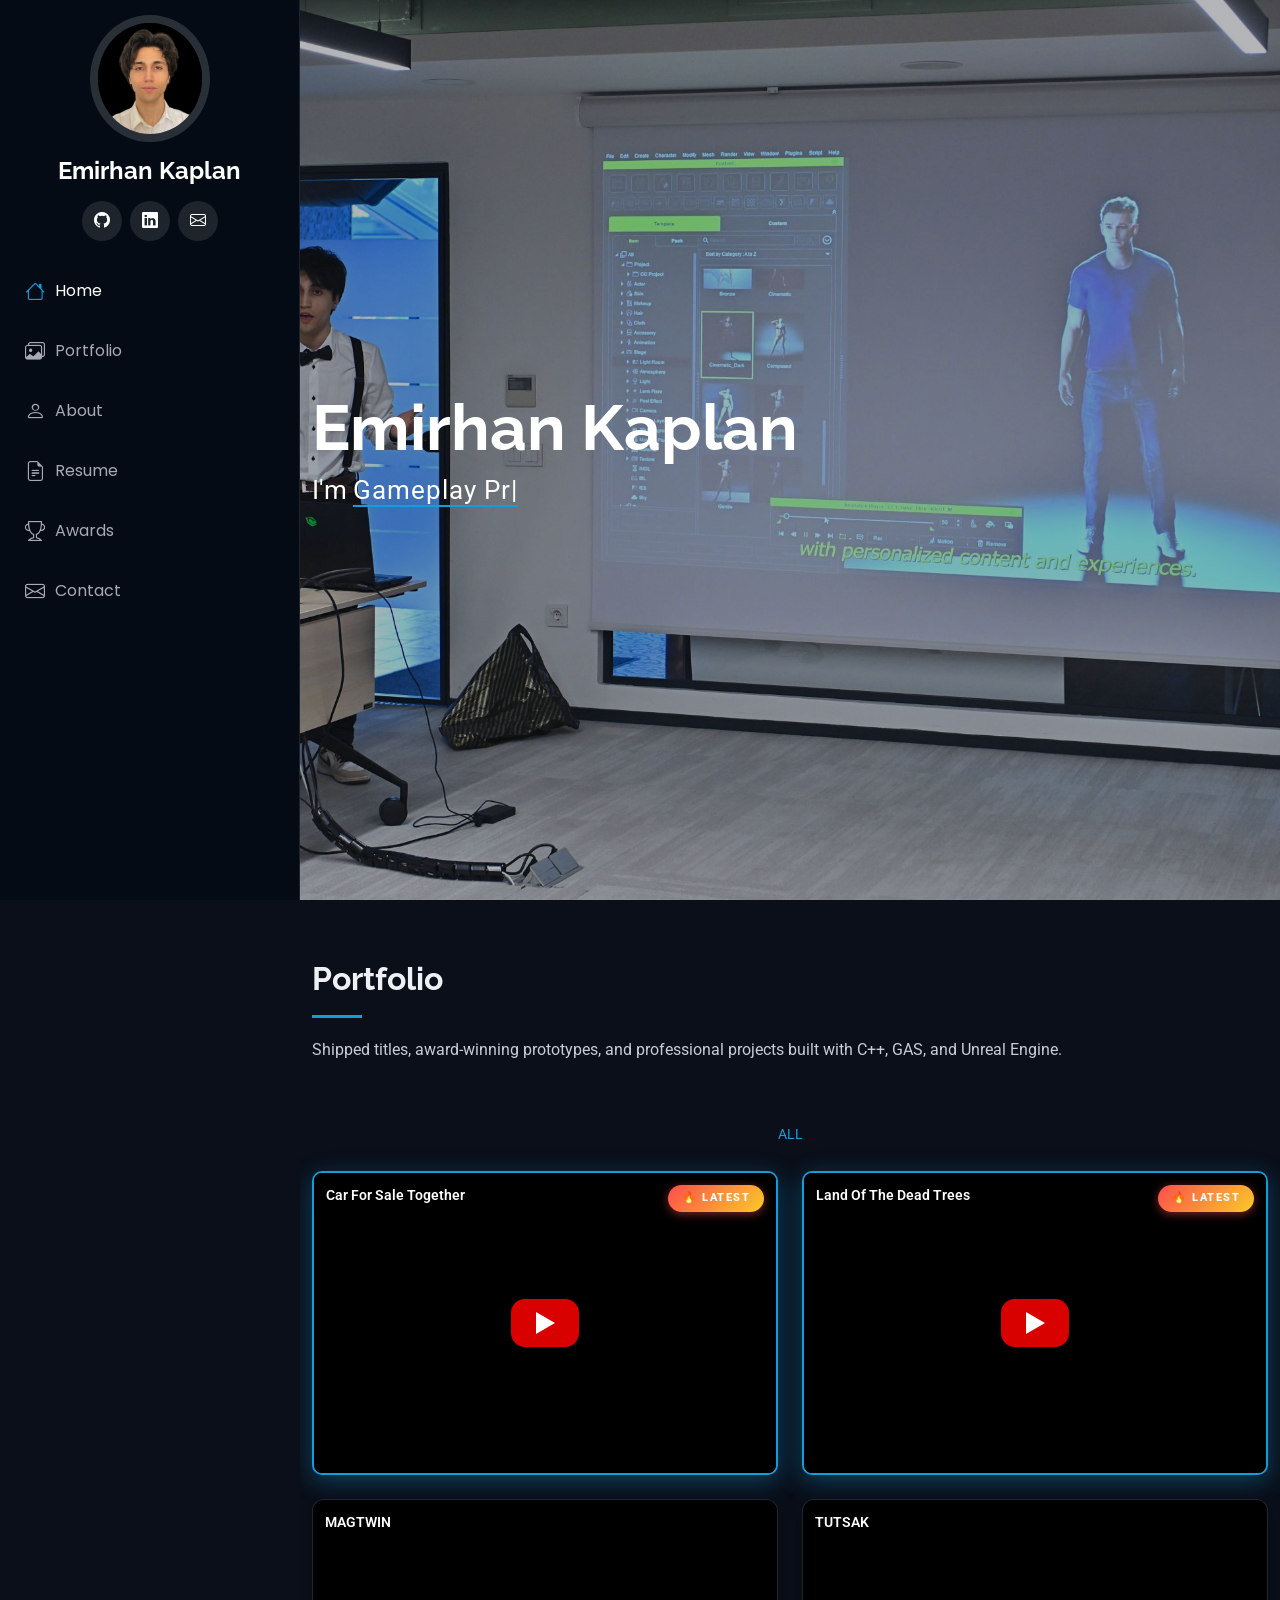
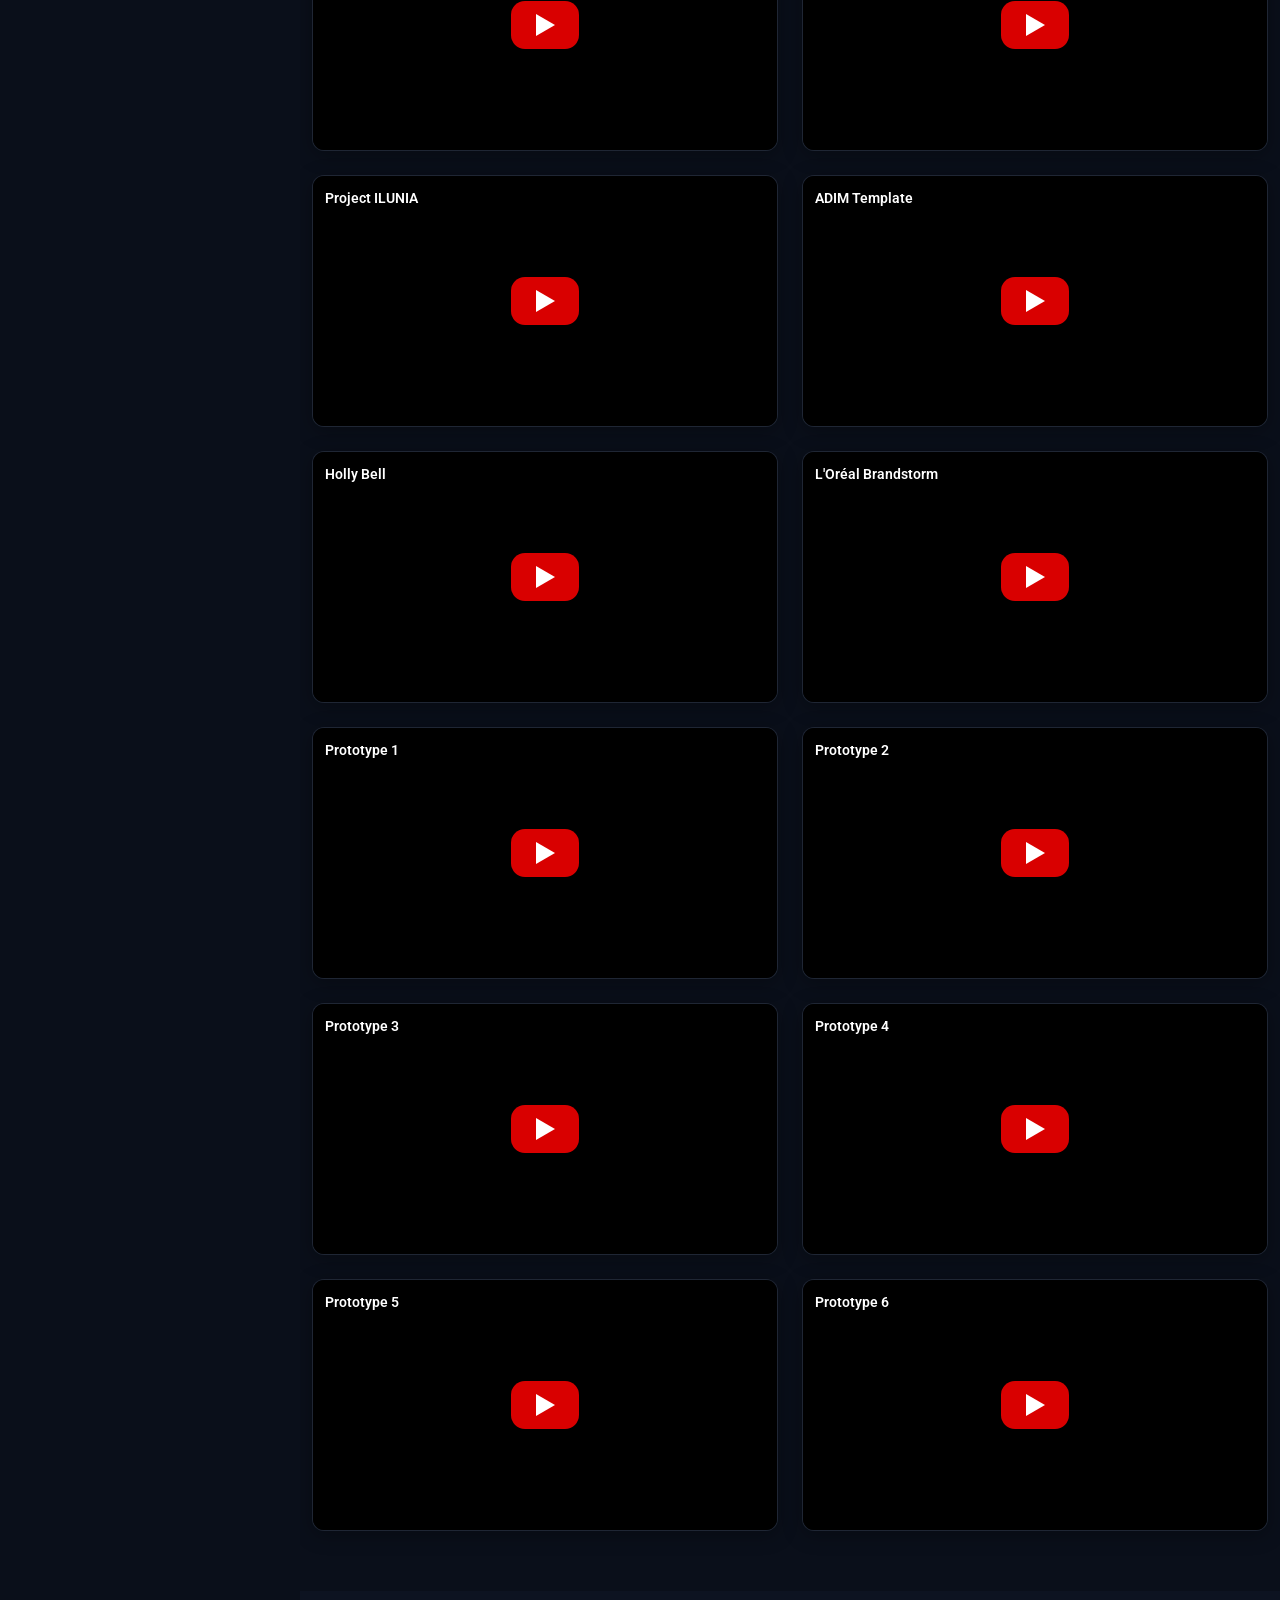
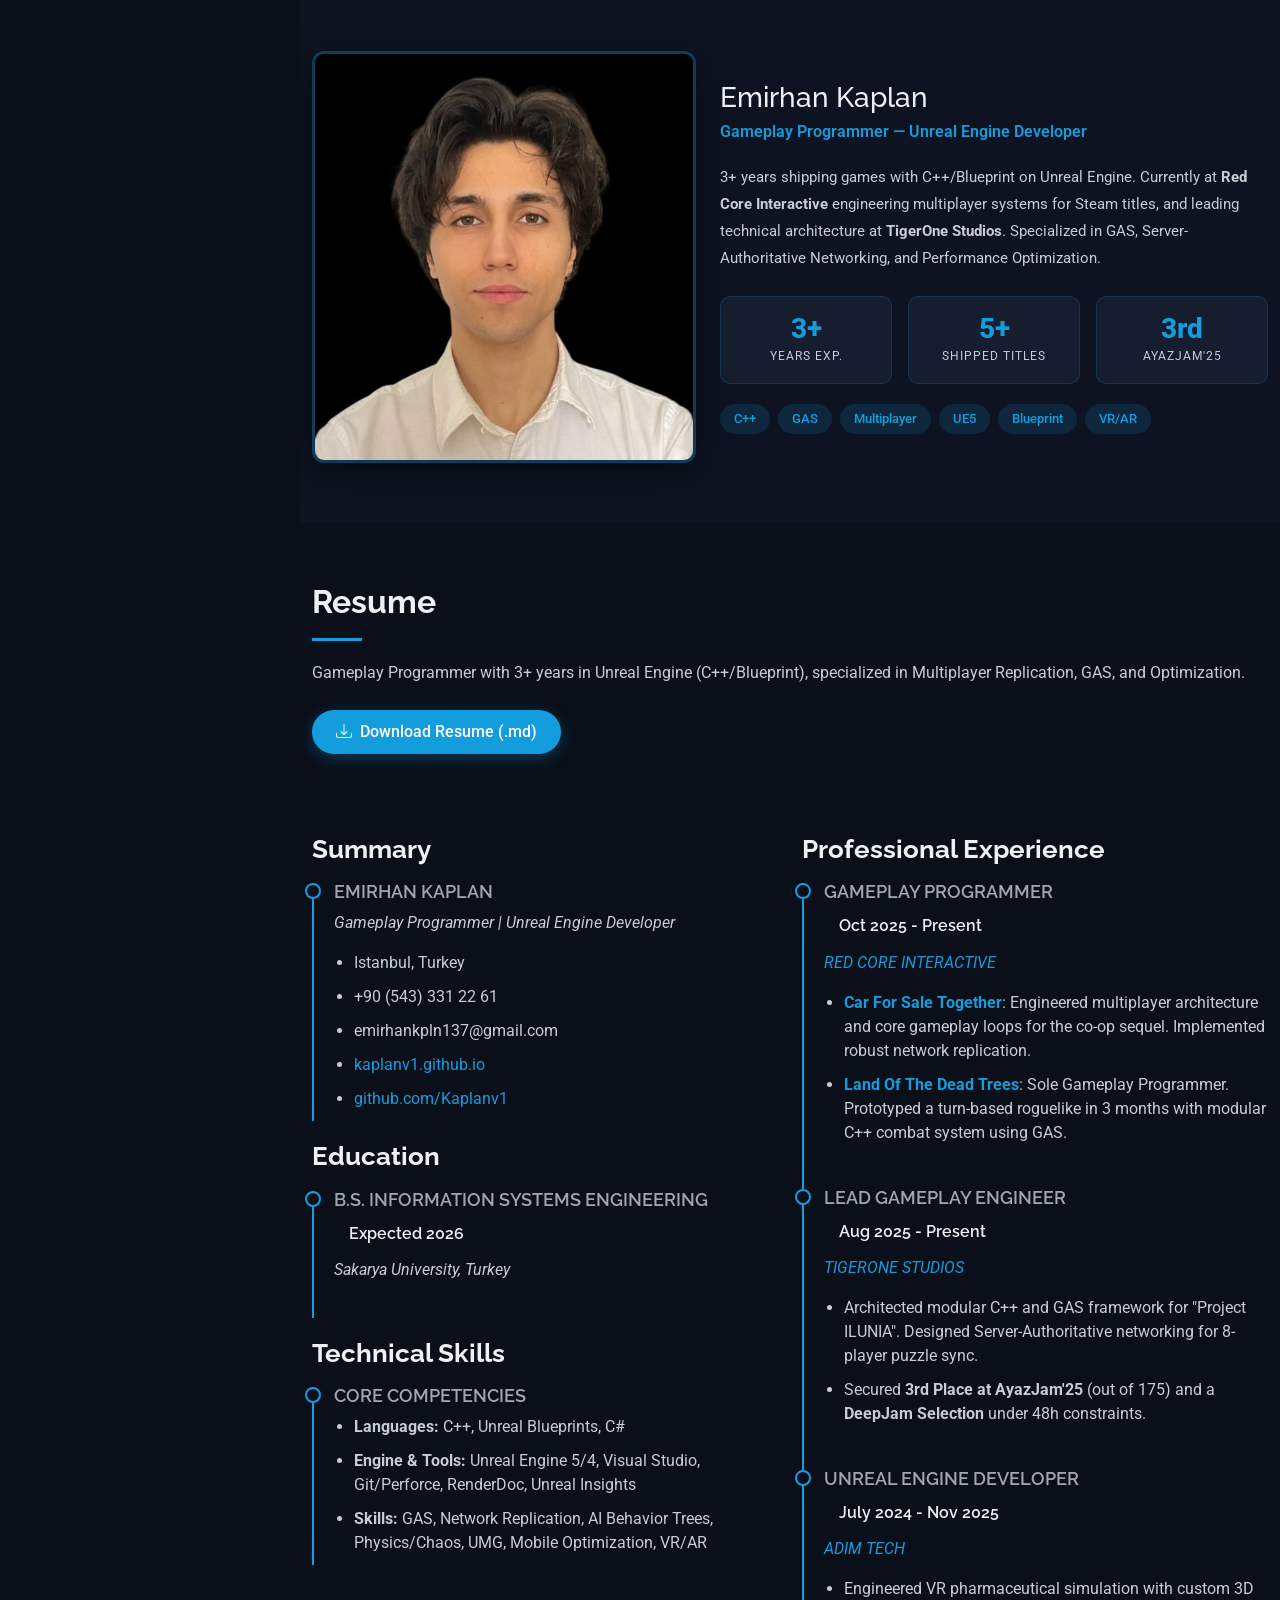
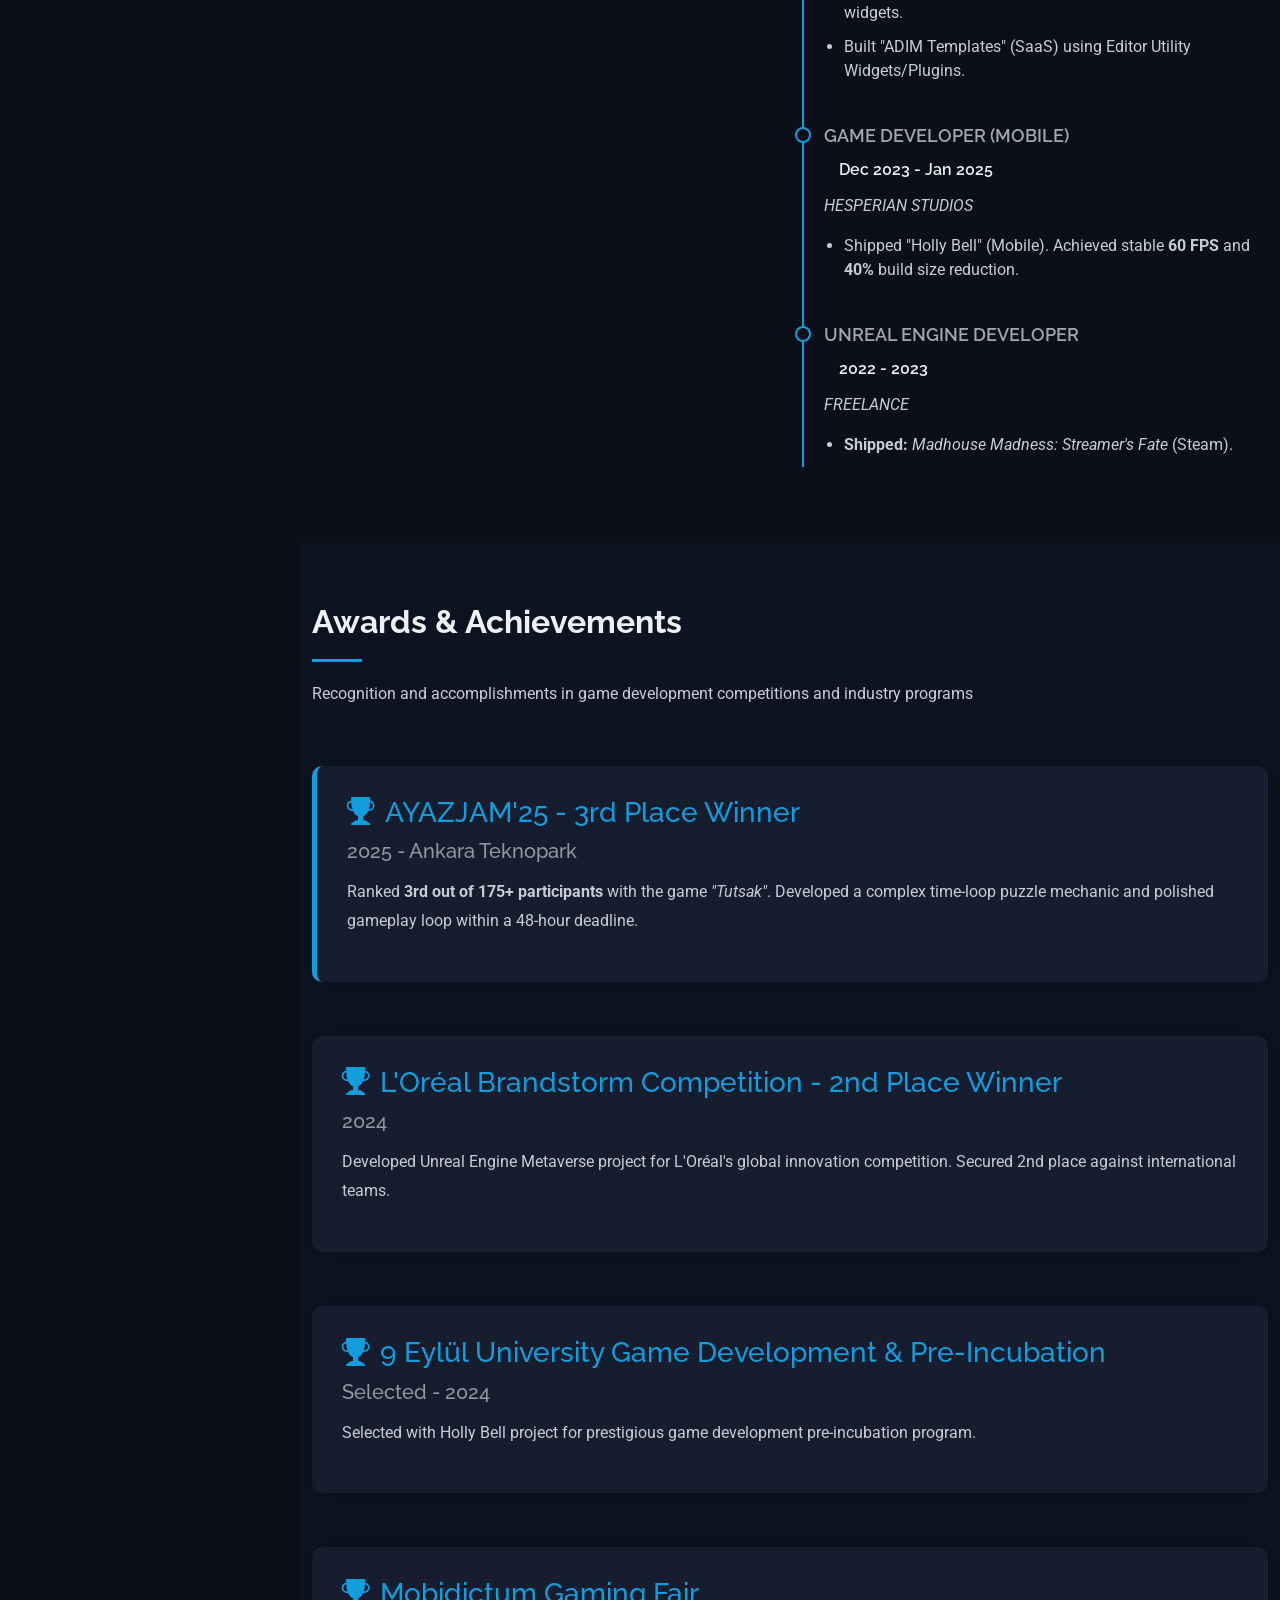
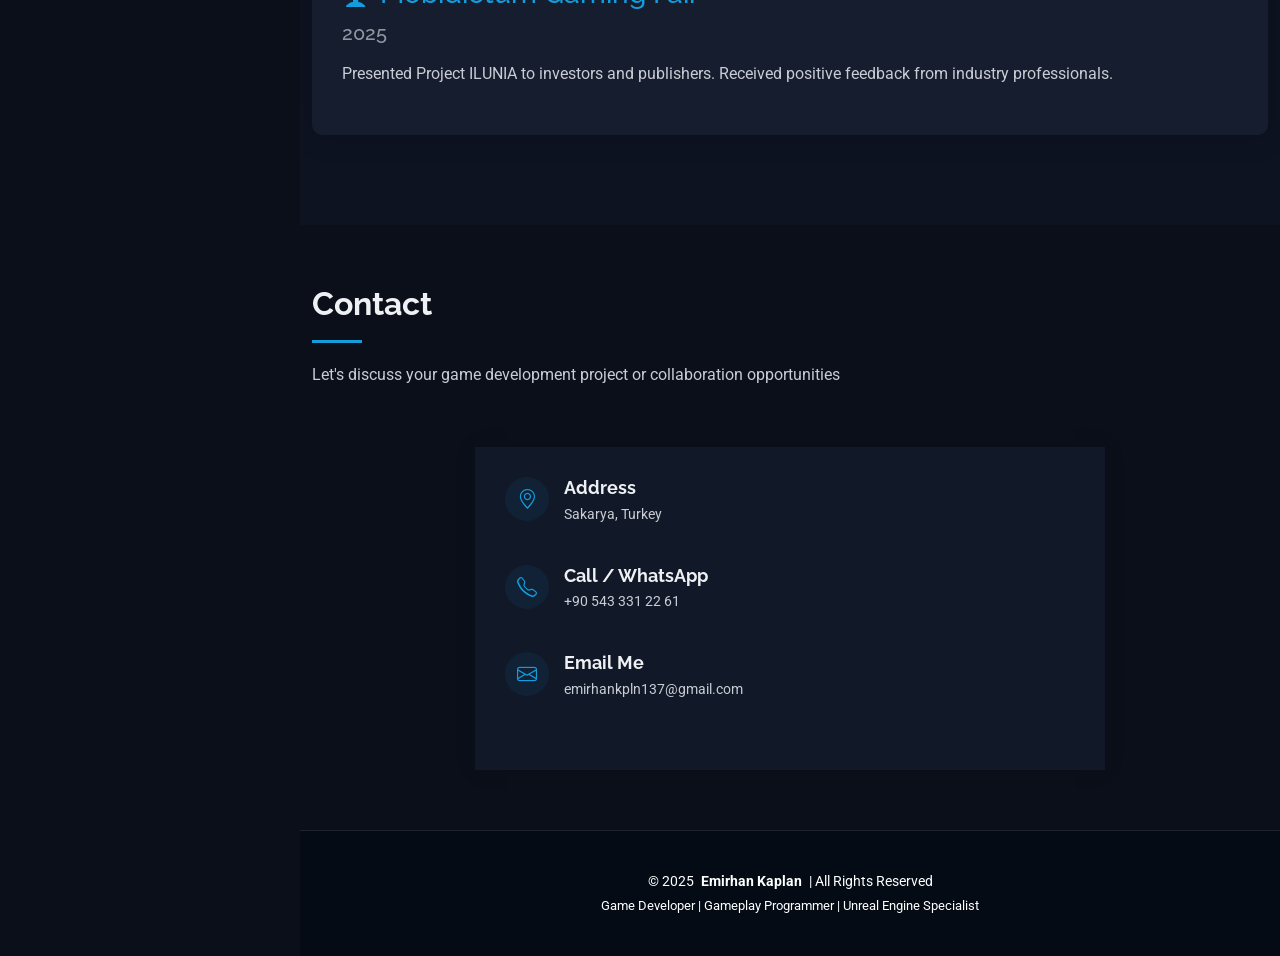
==== commit c11805c9: "added new projects added new projects" ====
--- a/index.html
+++ b/index.html
@@ -4,7 +4,7 @@
 <head>
   <meta charset="utf-8">
   <meta content="width=device-width, initial-scale=1.0" name="viewport">
-  <title>Emirhan Kaplan - Game Developer Portfolio</title>
+  <title>Emirhan Kaplan - Gameplay Programmer & Unreal Engine Developer</title>
   <meta content="Emirhan Kaplan - Gameplay Programmer & Unreal Engine Developer. Specialized in C++, Blueprint, and gameplay systems development." name="description">
   <meta content="Gameplay Programmer, Unreal Engine Developer, C++, Blueprint, Game Development, Unreal Engine 5" name="keywords">
 
@@ -23,6 +23,113 @@
 
   <link href="assets/css/main.css" rel="stylesheet">
 
+  <style>
+    /* Lite YouTube Embed - Click to load */
+    .lite-yt {
+      position: relative;
+      display: block;
+      width: 100%;
+      height: 250px;
+      border-radius: 5px;
+      overflow: hidden;
+      cursor: pointer;
+      background-color: #000;
+      background-size: cover;
+      background-position: center;
+    }
+    .lite-yt::before {
+      content: '';
+      position: absolute;
+      inset: 0;
+      background: linear-gradient(180deg, rgba(0,0,0,0.4) 0%, transparent 50%, rgba(0,0,0,0.6) 100%);
+      z-index: 1;
+      transition: opacity 0.3s;
+    }
+    .lite-yt:hover::before {
+      opacity: 0.7;
+    }
+    .lite-yt .lite-yt-title {
+      position: absolute;
+      top: 12px;
+      left: 12px;
+      color: #fff;
+      font-size: 14px;
+      font-weight: 600;
+      z-index: 2;
+      text-shadow: 0 1px 3px rgba(0,0,0,0.8);
+    }
+    .lite-yt .play-btn {
+      position: absolute;
+      top: 50%;
+      left: 50%;
+      transform: translate(-50%, -50%);
+      z-index: 2;
+      width: 68px;
+      height: 48px;
+      background: rgba(255,0,0,0.85);
+      border-radius: 14px;
+      display: flex;
+      align-items: center;
+      justify-content: center;
+      transition: all 0.3s;
+    }
+    .lite-yt:hover .play-btn {
+      background: #f00;
+      transform: translate(-50%, -50%) scale(1.1);
+    }
+    .lite-yt .play-btn::after {
+      content: '';
+      border-style: solid;
+      border-width: 11px 0 11px 19px;
+      border-color: transparent transparent transparent #fff;
+    }
+    .lite-yt.activated {
+      cursor: default;
+    }
+    .lite-yt.activated::before,
+    .lite-yt.activated .play-btn,
+    .lite-yt.activated .lite-yt-title {
+      display: none;
+    }
+
+    /* Featured project badge */
+    .featured-badge {
+      position: absolute;
+      top: 12px;
+      right: 12px;
+      z-index: 10;
+      background: linear-gradient(135deg, #ff4d4d 0%, #f9cb28 100%);
+      color: #fff;
+      font-size: 11px;
+      font-weight: 800;
+      letter-spacing: 1.5px;
+      padding: 5px 14px;
+      border-radius: 20px;
+      text-transform: uppercase;
+      box-shadow: 0 2px 10px rgba(255,77,77,0.5);
+      animation: pulse-badge 2s ease-in-out infinite;
+    }
+    @keyframes pulse-badge {
+      0%, 100% { transform: scale(1); }
+      50% { transform: scale(1.05); }
+    }
+
+    /* Featured card styles */
+    .portfolio-item.featured .portfolio-content {
+      box-shadow: 0 6px 25px rgba(20, 157, 221, 0.35);
+      border: 2px solid #149ddd;
+      border-radius: 10px;
+      transition: all 0.3s ease;
+    }
+    .portfolio-item.featured .portfolio-content:hover {
+      box-shadow: 0 8px 35px rgba(20, 157, 221, 0.5);
+      transform: translateY(-4px);
+    }
+    .portfolio-item.featured .lite-yt {
+      height: 300px;
+    }
+  </style>
+
 </head>
 
 <body class="index-page">
@@ -47,9 +154,9 @@
     <nav id="navmenu" class="navmenu">
       <ul>
         <li><a href="#hero" class="active"><i class="bi bi-house navicon"></i>Home</a></li>
+        <li><a href="#portfolio"><i class="bi bi-images navicon"></i> Portfolio</a></li>
         <li><a href="#about"><i class="bi bi-person navicon"></i> About</a></li>
         <li><a href="#resume"><i class="bi bi-file-earmark-text navicon"></i> Resume</a></li>
-        <li><a href="#portfolio"><i class="bi bi-images navicon"></i> Portfolio</a></li>
         <li><a href="#testimonials"><i class="bi bi-trophy navicon"></i> Awards</a></li>
         <li><a href="#contact"><i class="bi bi-envelope navicon"></i> Contact</a></li>
       </ul>
@@ -67,76 +174,283 @@
       </div>
     </section>
 
-    <section id="about" class="about section">
+    <!-- ═══════════════ PORTFOLIO (First thing recruiters see) ═══════════════ -->
+    <section id="portfolio" class="portfolio section">
       <div class="container section-title" data-aos="fade-up">
-        <h2>About</h2>
-        <p>Gameplay Programmer and Unreal Engine Developer with 3+ years of professional experience. Specialized in C++ gameplay systems, Blueprint development, and creating engaging player experiences. Currently working at ADIM Tech and developing Project ILUNIA with TigerOne Studios. Passionate about game mechanics, optimization, and bringing creative ideas to life through code.</p>
-      </div>
-      <div class="container" data-aos="fade-up" data-aos-delay="100">
-        <div class="row gy-4 justify-content-center">
-          <div class="col-lg-4">
-            <img src="assets/img/my-profile-img.jpg" class="img-fluid" alt="">
-          </div>
-          <div class="col-lg-8 content">
-            <h2>Gameplay Programmer & Unreal Engine Developer</h2>
-            <p class="fst-italic py-3">
-              Specialized in gameplay systems development, C++ programming, and Blueprint scripting. Experienced in building core game mechanics, character systems, AI behaviors, and multiplayer features. Focused on creating polished, performant gameplay experiences across PC and mobile platforms.
+        <h2>Portfolio</h2>
+        <p>Shipped titles, award-winning prototypes, and professional projects built with C++, GAS, and Unreal Engine.</p>
+      </div>
+      <div class="container">
+        <div class="isotope-layout" data-default-filter="*" data-layout="masonry" data-sort="original-order">
+          <ul class="portfolio-filters isotope-filters" data-aos="fade-up" data-aos-delay="100">
+            <li data-filter="*" class="filter-active">All</li>
+          </ul>
+
+          <div class="row gy-4 isotope-container" data-aos="fade-up" data-aos-delay="200">
+            
+            <!-- ★ FEATURED: Car For Sale Together -->
+            <div class="col-lg-6 col-md-6 portfolio-item isotope-item filter-pc featured">
+              <div class="portfolio-content h-100" style="position: relative;">
+                <span class="featured-badge">🔥 Latest</span>
+                <div class="lite-yt" data-id="3eR0lpSpaRw">
+                  <div class="lite-yt-title">Car For Sale Together</div>
+                  <div class="play-btn"></div>
+                </div>
+                <div class="portfolio-info">
+                  <h4>Car For Sale Together</h4>
+                  <p>Multiplayer Architecture & Gameplay Loops</p>
+                  <a href="project-car-for-sale.html" title="View Project Details" class="details-link"><i class="bi bi-link-45deg"></i></a>
+                </div>
+              </div>
+            </div>
+
+            <!-- ★ FEATURED: Land of the Dead Trees -->
+            <div class="col-lg-6 col-md-6 portfolio-item isotope-item filter-pc featured">
+              <div class="portfolio-content h-100" style="position: relative;">
+                <span class="featured-badge">🔥 Latest</span>
+                <div class="lite-yt" data-id="BxU0s_ycWd4">
+                  <div class="lite-yt-title">Land Of The Dead Trees</div>
+                  <div class="play-btn"></div>
+                </div>
+                <div class="portfolio-info">
+                  <h4>Land Of The Dead Trees</h4>
+                  <p>Modular Combat System in C++ with GAS</p>
+                  <a href="project-land-of-dead-trees.html" title="View Project Details" class="details-link"><i class="bi bi-link-45deg"></i></a>
+                </div>
+              </div>
+            </div>
+
+            <div class="col-lg-6 col-md-6 portfolio-item isotope-item filter-pc filter-prototype">
+              <div class="portfolio-content h-100">
+                <div class="lite-yt" data-id="2goX_wX7Sjc">
+                  <div class="lite-yt-title">MAGTWIN</div>
+                  <div class="play-btn"></div>
+                </div>
+                <div class="portfolio-info">
+                  <h4>MAGTWIN (DeepJam Selection)</h4>
+                  <p>Co-op Physics Puzzle Game</p>
+                  <a href="project-magtwin.html" title="View Project Details" class="details-link"><i class="bi bi-link-45deg"></i></a>  
+                </div>
+              </div>
+            </div>
+
+            <div class="col-lg-6 col-md-6 portfolio-item isotope-item filter-pc filter-events">
+              <div class="portfolio-content h-100">
+                <div class="lite-yt" data-id="Jc1UZt9rqLk">
+                  <div class="lite-yt-title">TUTSAK</div>
+                  <div class="play-btn"></div>
+                </div>
+                <div class="portfolio-info">
+                  <h4>TUTSAK (AyazJam Winner)</h4>
+                  <p>3rd Place Winner - Time Loop Puzzle</p>
+                  <a href="project-tutsak.html" title="View Project Details" class="details-link"><i class="bi bi-link-45deg"></i></a>  
+                </div>
+              </div>
+            </div>
+
+            <div class="col-lg-6 col-md-6 portfolio-item isotope-item filter-pc">
+              <div class="portfolio-content h-100">
+                <div class="lite-yt" data-id="3sx00snLu2A">
+                  <div class="lite-yt-title">Project ILUNIA</div>
+                  <div class="play-btn"></div>
+                </div>
+                <div class="portfolio-info">
+                  <h4>Project ILUNIA</h4>
+                  <p>Co-op Mystery Puzzle</p>
+                  <a href="project-ilunia.html" title="More Details" class="details-link"><i class="bi bi-link-45deg"></i></a>
+                </div>
+              </div>
+            </div>
+            
+            <div class="col-lg-6 col-md-6 portfolio-item isotope-item filter-pc">
+              <div class="portfolio-content h-100">
+                <div class="lite-yt" data-id="9agpT1baS6w">
+                  <div class="lite-yt-title">ADIM Template</div>
+                  <div class="play-btn"></div>
+                </div>
+                <div class="portfolio-info">
+                  <h4>ADIM Template</h4>
+                  <p>Enterprise SaaS Tool</p>
+                  <a href="project-adim.html" title="More Details" class="details-link"><i class="bi bi-link-45deg"></i></a>
+                </div>
+              </div>
+            </div>
+            
+            <div class="col-lg-6 col-md-6 portfolio-item isotope-item filter-mobile">
+              <div class="portfolio-content h-100">
+                <div class="lite-yt" data-id="S3wYseSo4BU">
+                  <div class="lite-yt-title">Holly Bell</div>
+                  <div class="play-btn"></div>
+                </div>
+                <div class="portfolio-info">
+                  <h4>Holly Bell</h4>
+                  <p>Mobile Horror Puzzle</p>
+                  <a href="project-hollybell.html" title="More Details" class="details-link"><i class="bi bi-link-45deg"></i></a>
+                </div>
+              </div>
+            </div>
+            
+            <div class="col-lg-6 col-md-6 portfolio-item isotope-item filter-events">
+              <div class="portfolio-content h-100">
+                <div class="lite-yt" data-id="Ab5HMRR4nso">
+                  <div class="lite-yt-title">L'Oréal Brandstorm</div>
+                  <div class="play-btn"></div>
+                </div>
+                <div class="portfolio-info">
+                  <h4>L'Oréal Brandstorm Competition</h4>
+                  <p>2nd Place - Metaverse Project</p>
+                  <a href="project-loreal.html" title="More Details" class="details-link"><i class="bi bi-link-45deg"></i></a>
+                </div>
+              </div>
+            </div>
+            
+            <div class="col-lg-6 col-md-6 portfolio-item isotope-item filter-prototype">
+              <div class="portfolio-content h-100">
+                <div class="lite-yt" data-id="irz0FT6CfyA">
+                  <div class="lite-yt-title">Prototype 1</div>
+                  <div class="play-btn"></div>
+                </div>
+                <div class="portfolio-info">
+                  <h4>Prototype Project 1</h4>
+                  <p>Gameplay Mechanics</p>
+                  <a href="project-prototype-1.html" title="More Details" class="details-link"><i class="bi bi-link-45deg"></i></a>
+                </div>
+              </div>
+            </div>
+            
+            <div class="col-lg-6 col-md-6 portfolio-item isotope-item filter-prototype">
+              <div class="portfolio-content h-100">
+                <div class="lite-yt" data-id="0tYaPpIiFuA">
+                  <div class="lite-yt-title">Prototype 2</div>
+                  <div class="play-btn"></div>
+                </div>
+                <div class="portfolio-info">
+                  <h4>Prototype Project 2</h4>
+                  <p>Gameplay Mechanics</p>
+                  <a href="project-prototype-2.html" title="More Details" class="details-link"><i class="bi bi-link-45deg"></i></a>
+                </div>
+              </div>
+            </div>
+            
+            <div class="col-lg-6 col-md-6 portfolio-item isotope-item filter-prototype">
+              <div class="portfolio-content h-100">
+                <div class="lite-yt" data-id="JFN-4vr9k-Q">
+                  <div class="lite-yt-title">Prototype 3</div>
+                  <div class="play-btn"></div>
+                </div>
+                <div class="portfolio-info">
+                  <h4>Prototype Project 3</h4>
+                  <p>Gameplay Mechanics</p>
+                  <a href="project-prototype-3.html" title="More Details" class="details-link"><i class="bi bi-link-45deg"></i></a>
+                </div>
+              </div>
+            </div>
+            
+            <div class="col-lg-6 col-md-6 portfolio-item isotope-item filter-prototype">
+              <div class="portfolio-content h-100">
+                <div class="lite-yt" data-id="eBG2Y5BoEfI">
+                  <div class="lite-yt-title">Prototype 4</div>
+                  <div class="play-btn"></div>
+                </div>
+                <div class="portfolio-info">
+                  <h4>Prototype Project 4</h4>
+                  <p>Gameplay Mechanics</p>
+                  <a href="project-prototype-4.html" title="More Details" class="details-link"><i class="bi bi-link-45deg"></i></a>
+                </div>
+              </div>
+            </div>
+            
+            <div class="col-lg-6 col-md-6 portfolio-item isotope-item filter-prototype">
+              <div class="portfolio-content h-100">
+                <div class="lite-yt" data-id="ESzmMUERppo">
+                  <div class="lite-yt-title">Prototype 5</div>
+                  <div class="play-btn"></div>
+                </div>
+                <div class="portfolio-info">
+                  <h4>Prototype Project 5</h4>
+                  <p>Gameplay Mechanics</p>
+                  <a href="project-prototype-5.html" title="More Details" class="details-link"><i class="bi bi-link-45deg"></i></a>
+                </div>
+              </div>
+            </div>
+            
+            <div class="col-lg-6 col-md-6 portfolio-item isotope-item filter-prototype">
+              <div class="portfolio-content h-100">
+                <div class="lite-yt" data-id="ePYhBY4J570">
+                  <div class="lite-yt-title">Prototype 6</div>
+                  <div class="play-btn"></div>
+                </div>
+                <div class="portfolio-info">
+                  <h4>Prototype Project 6</h4>
+                  <p>Gameplay Mechanics</p>
+                  <a href="project-prototype-6.html" title="More Details" class="details-link"><i class="bi bi-link-45deg"></i></a>
+                </div>
+              </div>
+            </div>
+
+          </div>
+        </div>
+      </div>
+    </section>
+
+    <!-- ═══════════════ ABOUT (Compact & Impactful) ═══════════════ -->
+    <section id="about" class="about section light-background">
+      <div class="container" data-aos="fade-up">
+        <div class="row gy-4 align-items-center">
+          <div class="col-lg-5" data-aos="fade-right" data-aos-delay="100">
+            <img src="assets/img/my-profile-img.jpg" class="img-fluid" alt="Emirhan Kaplan" style="border-radius: 12px; box-shadow: 0 8px 32px rgba(0,0,0,0.5); border: 3px solid rgba(20, 157, 221, 0.3);">
+          </div>
+          <div class="col-lg-7" data-aos="fade-left" data-aos-delay="200">
+            <h2 style="font-size: 28px; margin-bottom: 6px;">Emirhan Kaplan</h2>
+            <p style="color: var(--accent-color); font-size: 16px; font-weight: 600; margin-bottom: 20px;">Gameplay Programmer — Unreal Engine Developer</p>
+            <p style="font-size: 15px; line-height: 1.8; margin-bottom: 24px;">
+              3+ years shipping games with C++/Blueprint on Unreal Engine. Currently at <strong>Red Core Interactive</strong> engineering multiplayer systems for Steam titles, and leading technical architecture at <strong>TigerOne Studios</strong>. Specialized in GAS, Server-Authoritative Networking, and Performance Optimization.
             </p>
-            <div class="row">
-              <div class="col-lg-6">
-                <ul>
-                  <li><i class="bi bi-chevron-right"></i> <strong>Portfolio:</strong> <span>https://kaplanv1.github.io/</span></li>
-                  <li><i class="bi bi-chevron-right"></i> <strong>LinkedIn:</strong> <span>linkedin.com/in/emirhankpln</span></li>
-                  <li><i class="bi bi-chevron-right"></i> <strong>Phone:</strong> <span>+90 543 331 22 61</span></li>
-                  <li><i class="bi bi-chevron-right"></i> <strong>Location:</strong> <span>Sakarya, Turkey</span></li>
-                </ul>
-              </div>
-              <div class="col-lg-6">
-                <ul>
-                  <li><i class="bi bi-chevron-right"></i> <strong>Focus:</strong> <span>Gameplay Programming</span></li>
-                  <li><i class="bi bi-chevron-right"></i> <strong>Languages:</strong> <span>C++, C#, Blueprints</span></li>
-                  <li><i class="bi bi-chevron-right"></i> <strong>Email:</strong> <span>emirhankpln137@gmail.com</span></li>
-                  <li><i class="bi bi-chevron-right"></i> <strong>GitHub:</strong> <span>github.com/Kaplanv1</span></li>
-                </ul>
-              </div>
-            </div>
-            <p class="py-3">
-              Active gamer since age 6 with deep understanding of game design principles. Award winner at L'Oréal Brandstorm Competition (2nd Place) and selected participant at 9 Eylül University Game Development Program. Continuously developing prototypes exploring new mechanics and technologies with strong focus on optimization and performance.
-            </p>
+
+            <!-- Impact Metrics -->
+            <div class="row g-3" style="margin-bottom: 20px;">
+              <div class="col-4">
+                <div style="text-align: center; padding: 18px 10px; background: var(--surface-color); border-radius: 10px; border: 1px solid rgba(20,157,221,0.2);">
+                  <div style="font-size: 28px; font-weight: 800; color: var(--accent-color); line-height: 1;">3+</div>
+                  <div style="font-size: 12px; color: var(--default-color); margin-top: 4px; text-transform: uppercase; letter-spacing: 1px;">Years Exp.</div>
+                </div>
+              </div>
+              <div class="col-4">
+                <div style="text-align: center; padding: 18px 10px; background: var(--surface-color); border-radius: 10px; border: 1px solid rgba(20,157,221,0.2);">
+                  <div style="font-size: 28px; font-weight: 800; color: var(--accent-color); line-height: 1;">5+</div>
+                  <div style="font-size: 12px; color: var(--default-color); margin-top: 4px; text-transform: uppercase; letter-spacing: 1px;">Shipped Titles</div>
+                </div>
+              </div>
+              <div class="col-4">
+                <div style="text-align: center; padding: 18px 10px; background: var(--surface-color); border-radius: 10px; border: 1px solid rgba(20,157,221,0.2);">
+                  <div style="font-size: 28px; font-weight: 800; color: var(--accent-color); line-height: 1;">3rd</div>
+                  <div style="font-size: 12px; color: var(--default-color); margin-top: 4px; text-transform: uppercase; letter-spacing: 1px;">AyazJam'25</div>
+                </div>
+              </div>
+            </div>
+
+            <!-- Tech Tags -->
+            <div style="display: flex; flex-wrap: wrap; gap: 8px;">
+              <span style="padding: 5px 14px; background: rgba(20,157,221,0.15); color: var(--accent-color); border-radius: 20px; font-size: 13px; font-weight: 500;">C++</span>
+              <span style="padding: 5px 14px; background: rgba(20,157,221,0.15); color: var(--accent-color); border-radius: 20px; font-size: 13px; font-weight: 500;">GAS</span>
+              <span style="padding: 5px 14px; background: rgba(20,157,221,0.15); color: var(--accent-color); border-radius: 20px; font-size: 13px; font-weight: 500;">Multiplayer</span>
+              <span style="padding: 5px 14px; background: rgba(20,157,221,0.15); color: var(--accent-color); border-radius: 20px; font-size: 13px; font-weight: 500;">UE5</span>
+              <span style="padding: 5px 14px; background: rgba(20,157,221,0.15); color: var(--accent-color); border-radius: 20px; font-size: 13px; font-weight: 500;">Blueprint</span>
+              <span style="padding: 5px 14px; background: rgba(20,157,221,0.15); color: var(--accent-color); border-radius: 20px; font-size: 13px; font-weight: 500;">VR/AR</span>
+            </div>
           </div>
         </div>
       </div>
     </section>
 
-    <section id="skills" class="skills section light-background">
-      <div class="container section-title" data-aos="fade-up">
-        <h2>Skills</h2>
-        <p>Core technical proficiencies in gameplay programming, C++ development, and Unreal Engine game systems</p>
-      </div>
-      <div class="container" data-aos="fade-up" data-aos-delay="100">
-        <div class="row">
-          <div class="col-lg-6">
-            <ul style="list-style: none; padding-left: 0;">
-              <li style="padding: 10px 0; font-size: 16px;"><i class="bi bi-check-circle" style="color: #149ddd; margin-right: 10px;"></i> Unreal Engine 4/5</li>
-              <li style="padding: 10px 0; font-size: 16px;"><i class="bi bi-check-circle" style="color: #149ddd; margin-right: 10px;"></i> C++ Programming</li>
-              <li style="padding: 10px 0; font-size: 16px;"><i class="bi bi-check-circle" style="color: #149ddd; margin-right: 10px;"></i> Blueprint Visual Scripting</li>
-            </ul>
-          </div>
-          <div class="col-lg-6">
-            <ul style="list-style: none; padding-left: 0;">
-              <li style="padding: 10px 0; font-size: 16px;"><i class="bi bi-check-circle" style="color: #149ddd; margin-right: 10px;"></i> Gameplay Ability System (GAS)</li>
-              <li style="padding: 10px 0; font-size: 16px;"><i class="bi bi-check-circle" style="color: #149ddd; margin-right: 10px;"></i> Gameplay Systems Development</li>
-              <li style="padding: 10px 0; font-size: 16px;"><i class="bi bi-check-circle" style="color: #149ddd; margin-right: 10px;"></i> Multiplayer & Networking</li>
-            </ul>
-          </div>
-        </div>
-      </div>
-    </section>
-
+    <!-- ═══════════════ RESUME ═══════════════ -->
     <section id="resume" class="resume section">
       <div class="container section-title" data-aos="fade-up">
         <h2>Resume</h2>
-        <p>Result-oriented Gameplay Programmer with 3+ years of experience in Unreal Engine. Specialized in GAS, Multiplayer Replication, and Mobile Optimization. Proven track record of shipping projects on Steam.</p>
+        <p>Gameplay Programmer with 3+ years in Unreal Engine (C++/Blueprint), specialized in Multiplayer Replication, GAS, and Optimization.</p>
+        <div style="margin-top: 25px;">
+          <a href="resume.md" download="Emirhan_Kaplan_Resume.md" class="resume-download-btn"><i class="bi bi-download" style="margin-right: 8px;"></i>Download Resume (.md)</a>
+        </div>
       </div>
       <div class="container">
         <div class="row">
@@ -144,18 +458,19 @@
             <h3 class="resume-title">Summary</h3>
             <div class="resume-item pb-0">
               <h4>Emirhan Kaplan</h4>
-              <p><em>Lead Gameplay Engineer & Unreal Engine Specialist. Passionate about solving complex engineering challenges and rapid prototyping.</em></p>
+              <p><em>Gameplay Programmer | Unreal Engine Developer</em></p>
               <ul>
                 <li>Istanbul, Turkey</li>
-                <li>+90 543 331 22 61</li>
+                <li>+90 (543) 331 22 61</li>
                 <li>emirhankpln137@gmail.com</li>
-                <li><a href="https://kaplanv1.github.io/" target="_blank">Portfolio Website</a></li>
+                <li><a href="https://kaplanv1.github.io" target="_blank">kaplanv1.github.io</a></li>
+                <li><a href="https://github.com/Kaplanv1" target="_blank">github.com/Kaplanv1</a></li>
               </ul>
             </div>
 
             <h3 class="resume-title">Education</h3>
             <div class="resume-item">
-              <h4>B.S. in Information Systems Engineering</h4>
+              <h4>B.S. Information Systems Engineering</h4>
               <h5>Expected 2026</h5>
               <p><em>Sakarya University, Turkey</em></p>
             </div>
@@ -165,54 +480,60 @@
               <h4>Core Competencies</h4>
               <ul>
                 <li><strong>Languages:</strong> C++, Unreal Blueprints, C#</li>
-                <li><strong>Engine:</strong> Unreal Engine 5 & 4 (Source Code)</li>
-                <li><strong>Specialization:</strong> Gameplay Ability System (GAS), Multiplayer Replication, Server-Authoritative Networking, Mobile Optimization</li>
-                <li><strong>Tools:</strong> Visual Studio, Git/Perforce, RenderDoc, Unreal Insights</li>
+                <li><strong>Engine & Tools:</strong> Unreal Engine 5/4, Visual Studio, Git/Perforce, RenderDoc, Unreal Insights</li>
+                <li><strong>Skills:</strong> GAS, Network Replication, AI Behavior Trees, Physics/Chaos, UMG, Mobile Optimization, VR/AR</li>
               </ul>
             </div>
           </div>
 
           <div class="col-lg-6" data-aos="fade-up" data-aos-delay="200">
             <h3 class="resume-title">Professional Experience</h3>
+            
+            <div class="resume-item">
+              <h4>Gameplay Programmer</h4>
+              <h5>Oct 2025 - Present</h5>
+              <p><em><a href="https://store.steampowered.com/curator/45941845-Red-Core-Interactive/" target="_blank">RED CORE INTERACTIVE</a></em></p>
+              <ul>
+                <li><strong><a href="https://store.steampowered.com/app/3765640/Car_For_Sale_Together/" target="_blank">Car For Sale Together</a></strong>: Engineered multiplayer architecture and core gameplay loops for the co-op sequel. Implemented robust network replication.</li>
+                <li><strong><a href="https://store.steampowered.com/app/4362270/Land_of_the_Dead_Trees/" target="_blank">Land Of The Dead Trees</a></strong>: Sole Gameplay Programmer. Prototyped a turn-based roguelike in 3 months with modular C++ combat system using GAS.</li>
+              </ul>
+            </div>
             
             <div class="resume-item">
               <h4>Lead Gameplay Engineer</h4>
               <h5>Aug 2025 - Present</h5>
-              <p><em>TigerOne Studios | Project ILUNIA (PC)</em></p>
+              <p><em><a href="https://www.tigerone.studio/" target="_blank">TIGERONE STUDIOS</a></em></p>
               <ul>
-                <li>Leading technical architecture for a co-op mystery puzzle game using <strong>C++</strong> and <strong>GAS</strong>.</li>
-                <li>Designing <strong>Server-Authoritative</strong> networking logic for complex puzzle state synchronization.</li>
-                <li><strong>AyazJam'25 Achievement:</strong> Led development of <em>"Tutsak"</em>, securing <strong>3rd Place</strong> by rapidly prototyping time-loop mechanics in 48 hours.</li>
-                <li><strong>DeepJam Selection:</strong> Engineered networked physics logic for <em>"MAGTWIN"</em>, a co-op puzzle prototype selected for Gamedevist DeepJam.</li>
+                <li>Architected modular C++ and GAS framework for "Project ILUNIA". Designed Server-Authoritative networking for 8-player puzzle sync.</li>
+                <li>Secured <strong>3rd Place at AyazJam'25</strong> (out of 175) and a <strong>DeepJam Selection</strong> under 48h constraints.</li>
               </ul>
             </div>
 
             <div class="resume-item">
               <h4>Unreal Engine Developer</h4>
               <h5>July 2024 - Nov 2025</h5>
-              <p><em>ADIM Tech | Enterprise Solutions</em></p>
+              <p><em><a href="https://adim.tech/" target="_blank">ADIM TECH</a></em></p>
               <ul>
-                <li>Engineered a <strong>VR pharmaceutical training simulation</strong> with custom input handling.</li>
-                <li>Developed "ADIM Templates" (SaaS) using custom <strong>Editor Utility Widgets</strong> to accelerate production pipelines.</li>
+                <li>Engineered VR pharmaceutical simulation with custom 3D widgets.</li>
+                <li>Built "ADIM Templates" (SaaS) using Editor Utility Widgets/Plugins.</li>
               </ul>
             </div>
 
             <div class="resume-item">
               <h4>Game Developer (Mobile)</h4>
               <h5>Dec 2023 - Jan 2025</h5>
-              <p><em>Hesperian Studios | Holly Bell</em></p>
+              <p><em>HESPERIAN STUDIOS</em></p>
               <ul>
-                <li>Optimized rendering pipeline achieving <strong>stable 60 FPS</strong> on mobile and reduced build size by <strong>40%</strong>.</li>
-                <li>Implemented a robust <strong>Binary Serialization System</strong> for saving complex game states.</li>
+                <li>Shipped "Holly Bell" (Mobile). Achieved stable <strong>60 FPS</strong> and <strong>40%</strong> build size reduction.</li>
               </ul>
             </div>
-
+            
             <div class="resume-item">
-              <h4>Freelance Unreal Developer</h4>
+              <h4>Unreal Engine Developer</h4>
               <h5>2022 - 2023</h5>
-              <p><em>Shipped Title: Madhouse Madness (Steam)</em></p>
+              <p><em>FREELANCE</em></p>
               <ul>
-                <li>Delivered high-quality cinematics and provided technical consultation on performance profiling.</li>
+                <li><strong>Shipped:</strong> <em>Madhouse Madness: Streamer's Fate</em> (Steam).</li>
               </ul>
             </div>
           </div>
@@ -220,198 +541,7 @@
       </div>
     </section>
 
-  <section id="portfolio" class="portfolio section light-background">
-      <div class="container section-title" data-aos="fade-up">
-        <h2>Portfolio</h2>
-        <p>Professional projects showcasing gameplay programming expertise, C++ development, and Unreal Engine capabilities across PC and mobile platforms. Focus on gameplay mechanics, multiplayer systems, and optimized performance.</p>
-      </div>
-      <div class="container">
-        <div class="isotope-layout" data-default-filter="*" data-layout="masonry" data-sort="original-order">
-          <ul class="portfolio-filters isotope-filters" data-aos="fade-up" data-aos-delay="100">
-            <li data-filter="*" class="filter-active">All</li>
-            <li data-filter=".filter-pc">PC Games</li>
-            <li data-filter=".filter-mobile">Mobile Games</li>
-            <li data-filter=".filter-prototype">Prototype Projects</li>
-            <li data-filter=".filter-events">Events</li>
-          </ul>
-
-          <div class="row gy-4 isotope-container" data-aos="fade-up" data-aos-delay="200">
-            
-            <div class="col-lg-4 col-md-6 portfolio-item isotope-item filter-pc filter-prototype">
-              <div class="portfolio-content h-100">
-                <iframe class="img-fluid" loading="lazy" style="width: 100%; height: 250px; border-radius: 5px;" 
-                  src="https://www.youtube.com/embed/2goX_wX7Sjc" 
-                  title="MAGTWIN Gameplay" frameborder="0" allow="accelerometer; autoplay; clipboard-write; encrypted-media; gyroscope; picture-in-picture" allowfullscreen>
-                </iframe>
-                <div class="portfolio-info">
-                  <h4>MAGTWIN (DeepJam Selection)</h4>
-                  <p>Co-op Physics Puzzle Game</p>
-                  <a href="https://www.youtube.com/watch?v=2goX_wX7Sjc" title="Watch Video" target="_blank" class="details-link"><i class="bi bi-play-circle"></i></a>
-                  <a href="project-magtwin.html" title="View Project Details" class="details-link"><i class="bi bi-link-45deg"></i></a>  
-                </div>
-              </div>
-            </div>
-
-            <div class="col-lg-4 col-md-6 portfolio-item isotope-item filter-pc filter-events">
-              <div class="portfolio-content h-100">
-                <iframe class="img-fluid" loading="lazy" style="width: 100%; height: 250px; border-radius: 5px;" 
-                  src="https://www.youtube.com/embed/Jc1UZt9rqLk" 
-                  title="Tutsak Gameplay" frameborder="0" allow="accelerometer; autoplay; clipboard-write; encrypted-media; gyroscope; picture-in-picture" allowfullscreen>
-                </iframe>
-                <div class="portfolio-info">
-                  <h4>TUTSAK (AyazJam Winner)</h4>
-                  <p>3rd Place Winner - Time Loop Puzzle</p>
-                  <a href="https://www.youtube.com/watch?v=Jc1UZt9rqLk" title="Watch Full Video" target="_blank" class="details-link"><i class="bi bi-play-circle"></i></a>
-                  <a href="project-tutsak.html" title="View Project Details" class="details-link"><i class="bi bi-link-45deg"></i></a>  
-                </div>
-              </div>
-            </div>
-
-            <div class="col-lg-4 col-md-6 portfolio-item isotope-item filter-pc">
-              <div class="portfolio-content h-100">
-                <iframe class="img-fluid" loading="lazy" style="width: 100%; height: 250px; border-radius: 5px;" 
-                  src="https://www.youtube.com/embed/3sx00snLu2A" 
-                  title="YouTube video player" frameborder="0" allow="accelerometer; autoplay; clipboard-write; encrypted-media; gyroscope; picture-in-picture; web-share" referrerpolicy="strict-origin-when-cross-origin" allowfullscreen>
-                </iframe>
-                <div class="portfolio-info">
-                  <h4>Project ILUNIA</h4>
-                  <p>Click for details</p>
-                  <a href="project-ilunia.html" title="More Details" class="details-link"><i class="bi bi-link-45deg"></i></a>
-                </div>
-              </div>
-            </div>
-            
-            <div class="col-lg-4 col-md-6 portfolio-item isotope-item filter-pc">
-              <div class="portfolio-content h-100">
-                <iframe class="img-fluid" loading="lazy" style="width: 100%; height: 250px; border-radius: 5px;" 
-                  src="https://www.youtube.com/embed/9agpT1baS6w" 
-                  title="YouTube video player" frameborder="0" allow="accelerometer; autoplay; clipboard-write; encrypted-media; gyroscope; picture-in-picture; web-share" referrerpolicy="strict-origin-when-cross-origin" allowfullscreen>
-                </iframe>
-                <div class="portfolio-info">
-                  <h4>ADIM Template</h4>
-                  <p>Click for details</p>
-                  <a href="project-adim.html" title="More Details" class="details-link"><i class="bi bi-link-45deg"></i></a>
-                </div>
-              </div>
-            </div>
-            
-            <div class="col-lg-4 col-md-6 portfolio-item isotope-item filter-mobile">
-              <div class="portfolio-content h-100">
-                <iframe class="img-fluid" loading="lazy" style="width: 100%; height: 250px; border-radius: 5px;" 
-                  src="https://www.youtube.com/embed/S3wYseSo4BU" 
-                  title="YouTube video player" frameborder="0" allow="accelerometer; autoplay; clipboard-write; encrypted-media; gyroscope; picture-in-picture; web-share" referrerpolicy="strict-origin-when-cross-origin" allowfullscreen>
-                </iframe>
-                <div class="portfolio-info">
-                  <h4>Holly Bell</h4>
-                  <p>Click for details</p>
-                  <a href="project-hollybell.html" title="More Details" class="details-link"><i class="bi bi-link-45deg"></i></a>
-                </div>
-              </div>
-            </div>
-            
-            <div class="col-lg-4 col-md-6 portfolio-item isotope-item filter-events">
-              <div class="portfolio-content h-100">
-                <iframe class="img-fluid" loading="lazy" style="width: 100%; height: 250px; border-radius: 5px;" 
-                  src="https://www.youtube.com/embed/Ab5HMRR4nso" 
-                  title="YouTube video player" frameborder="0" allow="accelerometer; autoplay; clipboard-write; encrypted-media; gyroscope; picture-in-picture; web-share" referrerpolicy="strict-origin-when-cross-origin" allowfullscreen>
-                </iframe>
-                <div class="portfolio-info">
-                  <h4>L'Oréal Brandstorm Competition</h4>
-                  <p>Click for details</p>
-                  <a href="project-loreal.html" title="More Details" class="details-link"><i class="bi bi-link-45deg"></i></a>
-                </div>
-              </div>
-            </div>
-            
-            <div class="col-lg-4 col-md-6 portfolio-item isotope-item filter-prototype">
-              <div class="portfolio-content h-100">
-                <iframe class="img-fluid" loading="lazy" style="width: 100%; height: 250px; border-radius: 5px;" 
-                  src="https://www.youtube.com/embed/irz0FT6CfyA" 
-                  title="YouTube video player" frameborder="0" allow="accelerometer; autoplay; clipboard-write; encrypted-media; gyroscope; picture-in-picture; web-share" referrerpolicy="strict-origin-when-cross-origin" allowfullscreen>
-                </iframe>
-                <div class="portfolio-info">
-                  <h4>Prototype Project 1</h4>
-                  <p>Click for details</p>
-                  <a href="project-prototype-1.html" title="More Details" class="details-link"><i class="bi bi-link-45deg"></i></a>
-                </div>
-              </div>
-            </div>
-            
-            <div class="col-lg-4 col-md-6 portfolio-item isotope-item filter-prototype">
-              <div class="portfolio-content h-100">
-                <iframe class="img-fluid" loading="lazy" style="width: 100%; height: 250px; border-radius: 5px;" 
-                  src="https://www.youtube.com/embed/0tYaPpIiFuA" 
-                  title="YouTube video player" frameborder="0" allow="accelerometer; autoplay; clipboard-write; encrypted-media; gyroscope; picture-in-picture; web-share" referrerpolicy="strict-origin-when-cross-origin" allowfullscreen>
-                </iframe>
-                <div class="portfolio-info">
-                  <h4>Prototype Project 2</h4>
-                  <p>Click for details</p>
-                  <a href="project-prototype-2.html" title="More Details" class="details-link"><i class="bi bi-link-45deg"></i></a>
-                </div>
-              </div>
-            </div>
-            
-            <div class="col-lg-4 col-md-6 portfolio-item isotope-item filter-prototype">
-              <div class="portfolio-content h-100">
-                <iframe class="img-fluid" loading="lazy" style="width: 100%; height: 250px; border-radius: 5px;" 
-                  src="https://www.youtube.com/embed/JFN-4vr9k-Q" 
-                  title="YouTube video player" frameborder="0" allow="accelerometer; autoplay; clipboard-write; encrypted-media; gyroscope; picture-in-picture; web-share" referrerpolicy="strict-origin-when-cross-origin" allowfullscreen>
-                </iframe>
-                <div class="portfolio-info">
-                  <h4>Prototype Project 3</h4>
-                  <p>Click for details</p>
-                  <a href="project-prototype-3.html" title="More Details" class="details-link"><i class="bi bi-link-45deg"></i></a>
-                </div>
-              </div>
-            </div>
-            
-            <div class="col-lg-4 col-md-6 portfolio-item isotope-item filter-prototype">
-              <div class="portfolio-content h-100">
-                <iframe class="img-fluid" loading="lazy" style="width: 100%; height: 250px; border-radius: 5px;" 
-                  src="https://www.youtube.com/embed/eBG2Y5BoEfI" 
-                  title="YouTube video player" frameborder="0" allow="accelerometer; autoplay; clipboard-write; encrypted-media; gyroscope; picture-in-picture; web-share" referrerpolicy="strict-origin-when-cross-origin" allowfullscreen>
-                </iframe>
-                <div class="portfolio-info">
-                  <h4>Prototype Project 4</h4>
-                  <p>Click for details</p>
-                  <a href="project-prototype-4.html" title="More Details" class="details-link"><i class="bi bi-link-45deg"></i></a>
-                </div>
-              </div>
-            </div>
-            
-            <div class="col-lg-4 col-md-6 portfolio-item isotope-item filter-prototype">
-              <div class="portfolio-content h-100">
-                <iframe class="img-fluid" loading="lazy" style="width: 100%; height: 250px; border-radius: 5px;" 
-                  src="https://www.youtube.com/embed/ESzmMUERppo" 
-                  title="YouTube video player" frameborder="0" allow="accelerometer; autoplay; clipboard-write; encrypted-media; gyroscope; picture-in-picture; web-share" referrerpolicy="strict-origin-when-cross-origin" allowfullscreen>
-                </iframe>
-                <div class="portfolio-info">
-                  <h4>Prototype Project 5</h4>
-                  <p>Click for details</p>
-                  <a href="project-prototype-5.html" title="More Details" class="details-link"><i class="bi bi-link-45deg"></i></a>
-                </div>
-              </div>
-            </div>
-            
-            <div class="col-lg-4 col-md-6 portfolio-item isotope-item filter-prototype">
-              <div class="portfolio-content h-100">
-                <iframe class="img-fluid" loading="lazy" style="width: 100%; height: 250px; border-radius: 5px;" 
-                  src="https://www.youtube.com/embed/ePYhBY4J570" 
-                  title="YouTube video player" frameborder="0" allow="accelerometer; autoplay; clipboard-write; encrypted-media; gyroscope; picture-in-picture; web-share" referrerpolicy="strict-origin-when-cross-origin" allowfullscreen>
-                </iframe>
-                <div class="portfolio-info">
-                  <h4>Prototype Project 6</h4>
-                  <p>Click for details</p>
-                  <a href="project-prototype-6.html" title="More Details" class="details-link"><i class="bi bi-link-45deg"></i></a>
-                </div>
-              </div>
-            </div>
-
-          </div>
-        </div>
-      </div>
-    </section>
-
+    <!-- ═══════════════ AWARDS ═══════════════ -->
     <section id="testimonials" class="testimonials section light-background">
       <div class="container section-title" data-aos="fade-up">
         <h2>Awards & Achievements</h2>
@@ -421,44 +551,36 @@
         <div class="row gy-4">
           
           <div class="col-lg-12" data-aos="fade-up" data-aos-delay="100">
-            <div class="award-item" style="padding: 30px; background: #fff; border-radius: 10px; box-shadow: 0px 0 30px rgba(1, 41, 112, 0.08); margin-bottom: 30px; border-left: 5px solid #149ddd;">
+            <div class="award-item" style="padding: 30px; background: var(--surface-color); border-radius: 10px; box-shadow: 0px 0 30px rgba(0,0,0,0.2); margin-bottom: 30px; border-left: 5px solid #149ddd;">
               <h3 style="color: #149ddd; margin-bottom: 10px;"><i class="bi bi-trophy-fill" style="margin-right: 10px;"></i>AYAZJAM'25 - 3rd Place Winner</h3>
-              <h5 style="color: #666; margin-bottom: 15px; font-weight: 500;">2025 - Ankara Teknopark</h5>
-              <p style="color: #444; line-height: 1.8;">
-                Ranked <strong>3rd out of 175+ participants</strong> with the game <em>"Tutsak"</em>. Developed a complex time-loop puzzle mechanic and polished gameplay loop within a 48-hour deadline, demonstrating rapid prototyping skills and grace under pressure.
+              <h5 style="color: var(--default-color); opacity: 0.7; margin-bottom: 15px; font-weight: 500;">2025 - Ankara Teknopark</h5>
+              <p style="color: var(--default-color); line-height: 1.8;">
+                Ranked <strong>3rd out of 175+ participants</strong> with the game <em>"Tutsak"</em>. Developed a complex time-loop puzzle mechanic and polished gameplay loop within a 48-hour deadline.
               </p>
             </div>
           </div>
 
           <div class="col-lg-12" data-aos="fade-up" data-aos-delay="100">
-            <div class="award-item" style="padding: 30px; background: #fff; border-radius: 10px; box-shadow: 0px 0 30px rgba(1, 41, 112, 0.08); margin-bottom: 30px;">
+            <div class="award-item" style="padding: 30px; background: var(--surface-color); border-radius: 10px; box-shadow: 0px 0 30px rgba(0,0,0,0.2); margin-bottom: 30px;">
               <h3 style="color: #149ddd; margin-bottom: 10px;"><i class="bi bi-trophy-fill" style="margin-right: 10px;"></i>L'Oréal Brandstorm Competition - 2nd Place Winner</h3>
-              <h5 style="color: #666; margin-bottom: 15px; font-weight: 500;">2024</h5>
-              <p style="color: #444; line-height: 1.8;">Developed Unreal Engine Metaverse project for L'Oréal's global innovation competition. Led 3-month intensive development cycle with innovative interactive experiences. Competed against international teams and secured 2nd place recognition.</p>
+              <h5 style="color: var(--default-color); opacity: 0.7; margin-bottom: 15px; font-weight: 500;">2024</h5>
+              <p style="color: var(--default-color); line-height: 1.8;">Developed Unreal Engine Metaverse project for L'Oréal's global innovation competition. Secured 2nd place against international teams.</p>
             </div>
           </div>
 
           <div class="col-lg-12" data-aos="fade-up" data-aos-delay="200">
-            <div class="award-item" style="padding: 30px; background: #fff; border-radius: 10px; box-shadow: 0px 0 30px rgba(1, 41, 112, 0.08); margin-bottom: 30px;">
-              <h3 style="color: #149ddd; margin-bottom: 10px;"><i class="bi bi-trophy-fill" style="margin-right: 10px;"></i>9 Eylül University Game Development & Pre-Incubation Program</h3>
-              <h5 style="color: #666; margin-bottom: 15px; font-weight: 500;">Selected Participant - 2024</h5>
-              <p style="color: #444; line-height: 1.8;">Selected with Holly Bell project for prestigious game development pre-incubation program. Received professional mentorship, industry training, and valuable networking opportunities with game development professionals.</p>
+            <div class="award-item" style="padding: 30px; background: var(--surface-color); border-radius: 10px; box-shadow: 0px 0 30px rgba(0,0,0,0.2); margin-bottom: 30px;">
+              <h3 style="color: #149ddd; margin-bottom: 10px;"><i class="bi bi-trophy-fill" style="margin-right: 10px;"></i>9 Eylül University Game Development & Pre-Incubation</h3>
+              <h5 style="color: var(--default-color); opacity: 0.7; margin-bottom: 15px; font-weight: 500;">Selected - 2024</h5>
+              <p style="color: var(--default-color); line-height: 1.8;">Selected with Holly Bell project for prestigious game development pre-incubation program.</p>
             </div>
           </div>
 
           <div class="col-lg-12" data-aos="fade-up" data-aos-delay="300">
-            <div class="award-item" style="padding: 30px; background: #fff; border-radius: 10px; box-shadow: 0px 0 30px rgba(1, 41, 112, 0.08); margin-bottom: 30px;">
-              <h3 style="color: #149ddd; margin-bottom: 10px;"><i class="bi bi-trophy-fill" style="margin-right: 10px;"></i>Mobidictum Gaming Fair - Industry Recognition</h3>
-              <h5 style="color: #666; margin-bottom: 15px; font-weight: 500;">2025</h5>
-              <p style="color: #444; line-height: 1.8;">Successfully presented Project ILUNIA to investors and publishers at major gaming industry fair. Showcased co-op mystery puzzle game and received positive feedback from industry professionals and potential partners.</p>
-            </div>
-          </div>
-
-          <div class="col-lg-12" data-aos="fade-up" data-aos-delay="400">
-            <div class="award-item" style="padding: 30px; background: #fff; border-radius: 10px; box-shadow: 0px 0 30px rgba(1, 41, 112, 0.08); margin-bottom: 30px;">
-              <h3 style="color: #149ddd; margin-bottom: 10px;"><i class="bi bi-trophy-fill" style="margin-right: 10px;"></i>Multiple Game Development Competition Awards</h3>
-              <h5 style="color: #666; margin-bottom: 15px; font-weight: 500;">2023 - 2024</h5>
-              <p style="color: #444; line-height: 1.8;">Achieved recognition and awards in various game development competitions with Holly Bell project. Demonstrated excellence in mobile game development, puzzle design, and horror game mechanics.</p>
+            <div class="award-item" style="padding: 30px; background: var(--surface-color); border-radius: 10px; box-shadow: 0px 0 30px rgba(0,0,0,0.2); margin-bottom: 30px;">
+              <h3 style="color: #149ddd; margin-bottom: 10px;"><i class="bi bi-trophy-fill" style="margin-right: 10px;"></i>Mobidictum Gaming Fair</h3>
+              <h5 style="color: var(--default-color); opacity: 0.7; margin-bottom: 15px; font-weight: 500;">2025</h5>
+              <p style="color: var(--default-color); line-height: 1.8;">Presented Project ILUNIA to investors and publishers. Received positive feedback from industry professionals.</p>
             </div>
           </div>
 
@@ -472,8 +594,8 @@
         <p>Let's discuss your game development project or collaboration opportunities</p>
       </div>
       <div class="container" data-aos="fade-up" data-aos-delay="100">
-        <div class="row gy-4">
-          <div class="col-lg-5">
+        <div class="row gy-4 justify-content-center">
+          <div class="col-lg-8">
             <div class="info-wrap">
               <div class="info-item d-flex" data-aos="fade-up" data-aos-delay="200">
                 <i class="bi bi-geo-alt flex-shrink-0"></i>
@@ -496,44 +618,7 @@
                   <p>emirhankpln137@gmail.com</p>
                 </div>
               </div>
-              <iframe src="https://www.google.com/maps/embed?pb=!1m14!1m8!1m3!1d48389.78314118045!2d-74.006138!3d40.710059!3m2!1i1024!2i768!4f13.1!3m3!1m2!1s0x89c25a22a3bda30d%3A0xb89d1fe6bc499443!2sDowntown%20Conference%20Center!5e0!3m2!1sen!2sus!4v1676961268712!5m2!1sen!2sus" frameborder="0" style="border:0; width: 100%; height: 270px;" allowfullscreen="" loading="lazy" referrerpolicy="no-referrer-when-downgrade"></iframe>
-            </div>
-          </div>
-
-       <div class="col-lg-7">
-            <form action="https://formspree.io/f/maqwdgov" method="POST" class="php-email-form" data-aos="fade-up" data-aos-delay="200">
-              <div class="row gy-4">
-
-                <div class="col-md-6">
-                  <label for="name-field" class="pb-2">Your Name</label>
-                  <input type="text" name="name" id="name-field" class="form-control" required="">
-                </div>
-
-                <div class="col-md-6">
-                  <label for="email-field" class="pb-2">Your Email</label>
-                  <input type="email" class="form-control" name="email" id="email-field" required="">
-                </div>
-
-                <div class="col-md-12">
-                  <label for="subject-field" class="pb-2">Subject</label>
-                  <input type="text" class="form-control" name="subject" id="subject-field" required="">
-                </div>
-
-                <div class="col-md-12">
-                  <label for="message-field" class="pb-2">Message</label>
-                  <textarea class="form-control" name="message" rows="10" id="message-field" required=""></textarea>
-                </div>
-
-                <div class="col-md-12 text-center">
-                  <div class="loading">Loading</div>
-                  <div class="error-message"></div>
-                  <div class="sent-message">Your message has been sent. Thank you!</div>
-
-                  <button type="submit">Send Message</button>
-                </div>
-
-              </div>
-            </form>
+            </div>
           </div>
         </div>
       </div>
@@ -541,7 +626,7 @@
 
   </main>
 
-  <footer id="footer" class="footer position-relative light-background">
+  <footer id="footer" class="footer position-relative dark-background">
     <div class="container">
       <div class="copyright text-center ">
         <p>© 2025 <strong class="px-1 sitename">Emirhan Kaplan</strong> | All Rights Reserved</p>
@@ -568,6 +653,34 @@
 
   <script src="assets/js/main.js"></script>
 
+  <!-- Lite YouTube Embed: load thumbnails, create iframe only on click -->
+  <script>
+    (function() {
+      // Set YouTube thumbnail as background
+      document.querySelectorAll('.lite-yt').forEach(function(el) {
+        var videoId = el.getAttribute('data-id');
+        // Use hqdefault for fast load (smaller than maxresdefault)
+        el.style.backgroundImage = 'url(https://i.ytimg.com/vi/' + videoId + '/hqdefault.jpg)';
+        
+        el.addEventListener('click', function() {
+          if (el.classList.contains('activated')) return;
+          var iframe = document.createElement('iframe');
+          iframe.setAttribute('src', 'https://www.youtube.com/embed/' + videoId + '?autoplay=1');
+          iframe.setAttribute('frameborder', '0');
+          iframe.setAttribute('allow', 'accelerometer; autoplay; clipboard-write; encrypted-media; gyroscope; picture-in-picture');
+          iframe.setAttribute('allowfullscreen', '');
+          iframe.style.width = '100%';
+          iframe.style.height = '100%';
+          iframe.style.position = 'absolute';
+          iframe.style.inset = '0';
+          iframe.style.borderRadius = '5px';
+          el.appendChild(iframe);
+          el.classList.add('activated');
+        });
+      });
+    })();
+  </script>
+
 </body>
 
 </html>
--- a/assets/css/main.css
+++ b/assets/css/main.css
@@ -17,38 +17,38 @@
   --nav-font: "Poppins",  sans-serif;
 }
 
-/* Global Colors - The following color variables are used throughout the website. Updating them here will change the color scheme of the entire website */
+/* Global Colors — Dark Theme */
 :root { 
-  --background-color: #ffffff; /* Background color for the entire website, including individual sections */
-  --default-color: #272829; /* Default color used for the majority of the text content across the entire website */
-  --heading-color: #050d18; /* Color for headings, subheadings and title throughout the website */
-  --accent-color: #149ddd; /* Accent color that represents your brand on the website. It's used for buttons, links, and other elements that need to stand out */
-  --surface-color: #ffffff; /* The surface color is used as a background of boxed elements within sections, such as cards, icon boxes, or other elements that require a visual separation from the global background. */
-  --contrast-color: #ffffff; /* Contrast color for text, ensuring readability against backgrounds of accent, heading, or default colors. */
-}
-
-/* Nav Menu Colors - The following color variables are used specifically for the navigation menu. They are separate from the global colors to allow for more customization options */
+  --background-color: #0a0f1a;
+  --default-color: #c8ccd4;
+  --heading-color: #eef0f4;
+  --accent-color: #149ddd;
+  --surface-color: #111827;
+  --contrast-color: #ffffff;
+}
+
+/* Nav Menu Colors */
 :root {
-  --nav-color: #a8a9b4;  /* The default color of the main navmenu links */
-  --nav-hover-color: #ffffff; /* Applied to main navmenu links when they are hovered over or active */
-  --nav-mobile-background-color: #040b14; /* Used as the background color for mobile navigation menu */
-  --nav-dropdown-background-color: #040b14; /* Used as the background color for dropdown items that appear when hovering over primary navigation items */
-  --nav-dropdown-color: #a8a9b4; /* Used for navigation links of the dropdown items in the navigation menu. */
-  --nav-dropdown-hover-color: #ffffff; /* Similar to --nav-hover-color, this color is applied to dropdown navigation links when they are hovered over. */
-}
-
-/* Color Presets - These classes override global colors when applied to any section or element, providing reuse of the sam color scheme. */
+  --nav-color: #a8a9b4;
+  --nav-hover-color: #ffffff;
+  --nav-mobile-background-color: #040b14;
+  --nav-dropdown-background-color: #040b14;
+  --nav-dropdown-color: #a8a9b4;
+  --nav-dropdown-hover-color: #ffffff;
+}
+
+/* Color Presets */
 
 .light-background {
-  --background-color: #f4fafd;
-  --surface-color: #ffffff;
+  --background-color: #0d1321;
+  --surface-color: #151d2e;
 }
 
 .dark-background {
   --background-color: #040b14;
   --default-color: #ffffff;
   --heading-color: #ffffff;
-  --surface-color: #151f2b;
+  --surface-color: #0a1120;
   --contrast-color: #ffffff;
 }
 
@@ -721,6 +721,24 @@
 /*--------------------------------------------------------------
 # Resume Section
 --------------------------------------------------------------*/
+.resume-download-btn {
+  display: inline-block;
+  background: var(--accent-color);
+  color: var(--contrast-color);
+  padding: 10px 24px;
+  border-radius: 50px;
+  font-weight: 500;
+  transition: 0.3s;
+  box-shadow: 0 4px 15px rgba(20, 157, 221, 0.3);
+}
+
+.resume-download-btn:hover {
+  background: color-mix(in srgb, var(--accent-color), transparent 20%);
+  color: var(--contrast-color);
+  transform: translateY(-2px);
+  box-shadow: 0 6px 20px rgba(20, 157, 221, 0.4);
+}
+
 .resume .resume-title {
   color: var(--heading-color);
   font-size: 26px;
@@ -823,6 +841,16 @@
 .portfolio .portfolio-content {
   position: relative;
   overflow: hidden;
+  background: var(--surface-color);
+  border-radius: 12px;
+  border: 1px solid rgba(255,255,255,0.06);
+  box-shadow: 0 4px 20px rgba(0,0,0,0.3);
+  transition: all 0.3s ease;
+}
+
+.portfolio .portfolio-content:hover {
+  transform: translateY(-3px);
+  box-shadow: 0 8px 30px rgba(0,0,0,0.5);
 }
 
 .portfolio .portfolio-content img {
